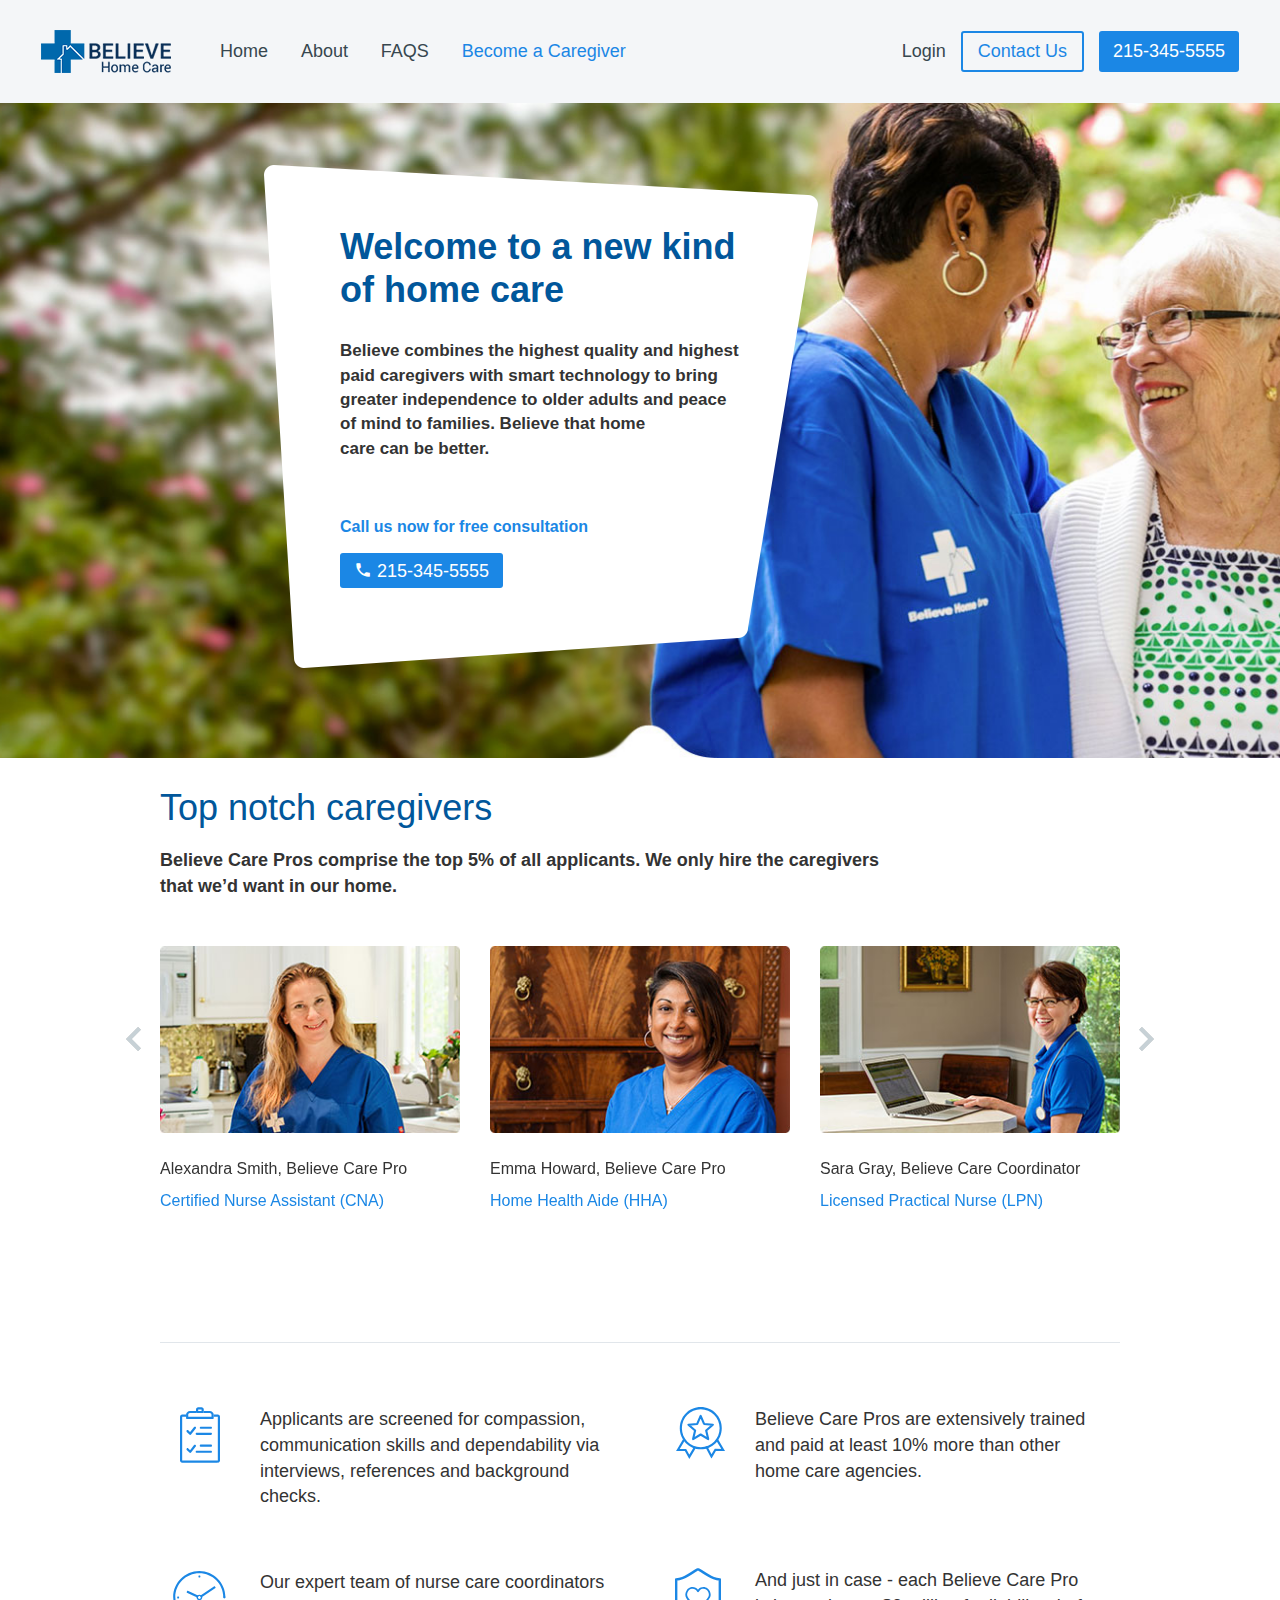
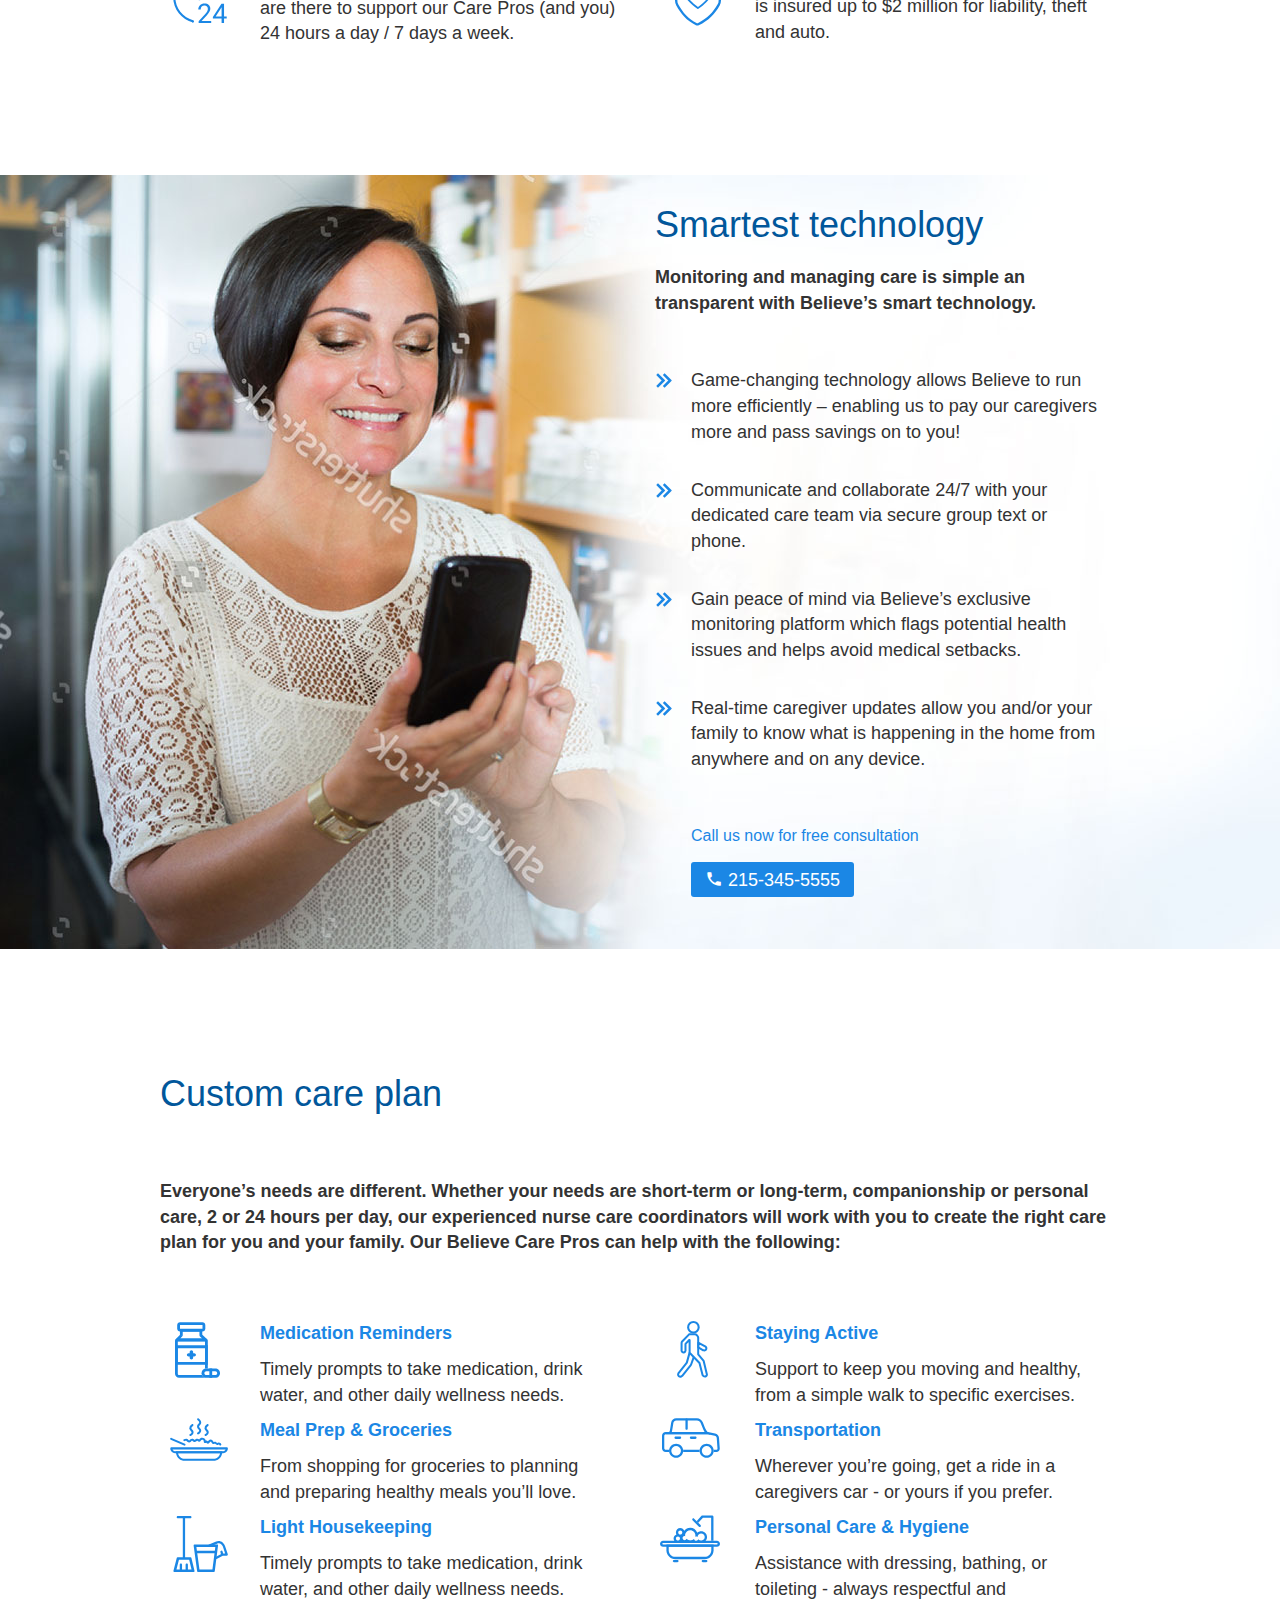
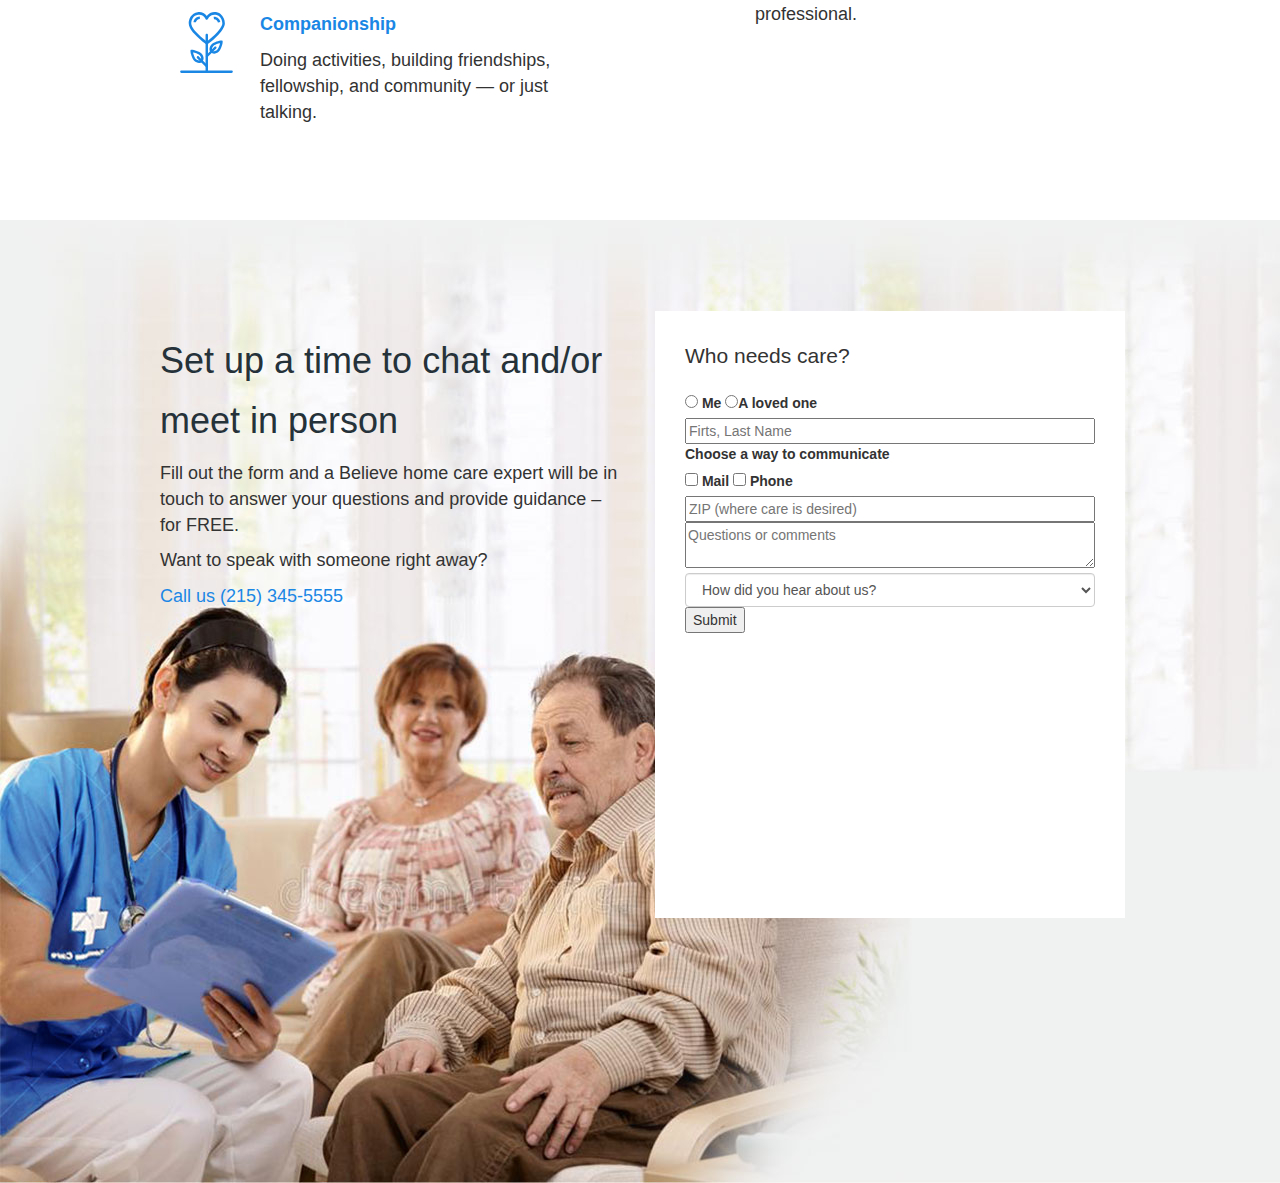
==== index.html @ 48243882 "First Commit" ====
<!DOCTYPE html>
<head>
	<meta charset="utf-8" />
	<title>Believe</title>
	<meta name="description" content="" />
	<meta name="keywords" content="" />
	
			<!--   STYLESHEATS -->
	<link rel="stylesheet" href="css/bootstrap.min.css"/>
	<link rel="stylesheet" href="css/style.css"/>
	
		
			<!--   FONTS -->
			
	<link href='https://fonts.googleapis.com/css?family=Open+Sans:400,600' rel=“stylesheet”/>
	<link href="https://fonts.googleapis.com/icon?family=Material+Icons" rel="stylesheet">
	



</head>
<body>
    <div class="blue-bg">
	<div class="header">
		<div class="logo">
			<img src="images/logo.png" alt="believe-logo" title="logo">
		</div>
		<div class="nav">
			<ul class="main-nav">
				<li><a href="#">Home</a></li>
				<li><a href="#">About</a></li>
				<li><a href="#">FAQS</a></li>
				<li><a href="#"><a class="caregiver" href="#">Become a Caregiver</a></a></li>
			</ul>
			
		</div>
		<div class="login">
			<a href="#">Login</a>
			<a class="btn-outline" href="#">Contact Us</a>
			<a class="btn-filled" href="#">215-345-5555</a>
			
		</div>
	</div>
	</div>
	<div class="banner">
		<div class="container">
		<div class="welcome-text">
			<h1>Welcome to a new kind of home care</h1>
			<p>Believe combines the highest quality and highest paid caregivers with smart technology to bring greater independence to older adults and peace of mind to families. Believe that home</br> care can be better.</p>
			<div class="small blue">
			<p>Call us now for free consultation</p>
			
			<a href="#" class="btn-filled"><i class="material-icons">phone</i> 215-345-5555</a>
			</div>
		</div>
		</div>
	</div>
	
	<div class="main-content">
		<div class="container">
			<div class="row">
				<div class="col-lg-12">
					<div class="top-text">
					<h2>Top notch caregivers</h2>
					<p class="semibold">Believe Care Pros comprise the top 5% of all applicants.  We only hire the caregivers that we’d want in our home.</p>
					</div>
				</div>
				<div class="col-lg-12">
					<div class="carousel">
						<div class="container no-pad">
  <div class="row">
      <div class="carousel slide multi-item-carousel" id="theCarousel">
        <div class="carousel-inner">
          <div class="item active">
            <div class="col-xs-4 left-no-pad">
            	<div class="slide first">
            	<a href="#1"><img src="images/slide1.jpg" class="img-responsive"></a>
            	<div class="small">
            		<p>Alexandra Smith, Believe Care Pro</p>
            		<p class="blue">Certified Nurse Assistant (CNA)</p>
            	</div>
            	</div>
            </div>
          </div>
          <div class="item">
            <div class="col-xs-4">
            	<div class="slide second">
            	<a href="#1"><img src="images/slide2.jpg" class="img-responsive"></a>
            	<div class="small">
            		<p>Emma Howard, Believe Care Pro</p>
            		<p class="blue">Home Health Aide (HHA)</p>
            	</div>
            	</div>
			</div>
          </div>
          <div class="item">
            <div class="col-xs-4">
            	<div class="slide trird">
            	<a href="#1"><img src="images/slide3.jpg" class="img-responsive"></a>
            	<div class="small">
            		<p>Sara Gray, Believe Care Coordinator</p>
            		<p class="blue">Licensed Practical Nurse (LPN)</p>
            	</div>
				</div>
            </div>
          </div>
          <div class="item">
            <div class="col-xs-4">
			  <div class="slide first">
            	<a href="#1"><img src="images/slide1.jpg" class="img-responsive"></a>
            	<div class="small">
            		<p>Alexandra Smith, Believe Care Pro</p>
            		<p class="blue">Certified Nurse Assistant (CNA)</p>
            	</div>
            	</div>
         
         	</div>
          </div>
          <div class="item">
            <div class="col-xs-4">
            	<div class="slide second">
            	<a href="#1"><img src="images/slide2.jpg" class="img-responsive"></a>
            	<div class="small">
            		<p>Emma Howard, Believe Care Pro</p>
            		<p class="blue">Home Health Aide (HHA)</p>
            	</div>
            	</div>
            </div>
          </div>
          <div class="item">
            <div class="col-xs-4">
            	<div class="slide trird">
            			<a href="#1"><img src="images/slide3.jpg" class="img-responsive"></a>
            		<div class="small">
            			<p>Sara Gray, Believe Care Coordinator</p>
            		<p class="blue">Licensed Practical Nurse (LPN)</p>
            		</div>
				</div>
            </div>
          </div>
          <!-- add  more items here -->
          <!-- Example item start:  -->
          
          <!--  Example item end -->
        </div>
        <a class="left carousel-control" href="#theCarousel" data-slide="prev"><i class="material-icons">navigate_before</i></a>
        <a class="right carousel-control" href="#theCarousel" data-slide="next"><i class="material-icons">navigate_next</i></a>
      </div>
  </div>
</div>
				
					</div>
				</div>
			</div>
		</div>
		<div class="icons-set">
			<div class="container">
				<div class="row">
					<div class="col-lg-6">
						<p class="with-icon clipboard">
							Applicants are screened for compassion, communication skills and dependability via  interviews, references and background checks.
						</p>
						<p class="with-icon wide clock">
							Our expert team of nurse care coordinators are there to support our Care Pros (and you) 24 hours a day / 7 days a week.
						</p>
						
	
					</div>
					<div class="col-lg-6">
						<p class="with-icon medal">
							Believe Care Pros are extensively trained and paid at least 10% more than other home care agencies.
						</p>			
						<p class="with-icon shield">
							And just in case - each Believe Care Pro is insured up to $2 million for liability, theft and auto.
						</p>
					</div>
				</div>
			</div>
		</div>
		
		<div class="fullwide">
		<div class="container">
			<div class="col-lg-6 col-lg-offset-6">
			<div class="smt-text">
				<h2>Smartest technology</h2>
				
				<p class="semibold">
					Monitoring and managing care is simple an transparent with Believe’s smart technology. 
				</p>
				<p class="with-arrows">
					Game-changing technology allows Believe to run more efficiently – enabling us to pay our caregivers more and pass savings on to you!
				</p>
				<p class="with-arrows">
					Communicate and collaborate 24/7 with your dedicated care team via secure group text or phone.
				</p>
				<p class="with-arrows">
					Gain peace of mind via Believe’s exclusive monitoring platform which flags potential health issues and helps avoid medical setbacks.
				</p>
				<p class="with-arrows last">
					Real-time caregiver updates allow you and/or your family to know what is happening in the home from anywhere and on any device.
				</p>
			<div class="small blue">
				<p>Call us now for free consultation</p>
			
				<a href="#" class="btn-filled"><i class="material-icons">phone</i> 215-345-5555</a>
			</div>
				
				</div>
			</div>
			</div>
		</div>
		<div class="custom-care">
			<div class="container">
				<div class="row">
					<div class="col-lg-12">
						<h2>Custom care plan</h2>
						<p class="semibold">
							Everyone’s needs are different. Whether your needs are short-term or long-term, companionship or personal care, 2 or 24 hours per day, our experienced nurse care coordinators will work with you to create the right care plan for you and your family. Our Believe Care Pros can help with the following:

						</p>
					</div>
					<div class="col-lg-6">
						<div class="with-icon pills">
							<p class="blue semibold">Medication Reminders</p>
							<p>Timely prompts to take medication, drink water, and other daily wellness needs.</p>
						</div>
						<div class="with-icon meal">
							<p class="blue semibold">Meal Prep & Groceries</p>
							<p>From shopping for groceries to planning and preparing healthy meals you’ll love.</p>
						</div>
						<div class="with-icon cleaning">
							<p class="blue semibold">Light Housekeeping</p>
							<p>Timely prompts to take medication, drink water, and other daily wellness needs.</p>
						</div>
						<div class="with-icon companionship">
							<p class="blue semibold">Companionship</p>
							<p>Doing activities, building friendships, fellowship, and community — or just talking.</p>
						</div>
				
					</div>
					<div class="col-lg-6">
						<div class="with-icon active">
							<p class="blue semibold">Staying Active</p>
							<p>Support to keep you moving and healthy, from a simple walk to specific exercises.</p>
						</div>
						<div class="with-icon transportation">
							<p class="blue semibold">Transportation</p>
							<p>Wherever you’re going, get a ride in a caregivers car - or yours if you prefer.</p>
						</div>
						<div class="with-icon personal-care">
							<p class="blue semibold">Personal Care & Hygiene </p>
							<p>Assistance with dressing, bathing, or toileting - always respectful and professional.</p>
						</div>
					</div>
				</div>
			</div>
		</div>
		
		<div class="contact-form">
			<div class="container">
				<div class="row">
					<div class="col-lg-6">
						<h2>Set up a time to chat and/or meet in person</h2>
						<p>Fill out the form and a Believe home care expert will be in touch to answer your questions and provide guidance – for FREE.</p>
						
						<p>Want to speak with someone right away?</p>
						<p class="blue">Call us (215) 345-5555</p>
					</div>
					<div class="col-lg-6">
						<form id="home" method="post">
							<div class="form-row">
								<p class="lead">Who needs care?</p>
								<input type="radio" name="me" value="me"/> <label for="me">Me</label>
								<input type="radio" name="loved" value="loved"><label>A loved one</label>
							</div>
							<div class="form-row">
								<input type="text" name="name" placeholder="Firts, Last Name"/>
							</div>
							<div class="form-row">
								<label>Choose a way to communicate</label></br>
								<input type="checkbox" name="mail">
								<label for="mail">Mail</label>
								<input type="checkbox" name="phone">
								<label for="phone">Phone</label>
							</div>
							<div class="form-row">
								<input type="text" name="zip" placeholder="ZIP (where care is desired)"/>
							</div>
							<div class="form-row">
								<textarea name="questions" placeholder="Questions or comments"></textarea>
							</div>
							<div class="form-row">
								<select class="form-control" id="sel1" >
									<option selected disabled hidden="">How did you hear about us?</option><option>1</option>
									<option>2</option>
									<option>3</option>
									<option>4</option>
								</select>
							</div>
							<div class="form-row">
								<input type="submit"/>
					</form>
					</div>
				</div>
			</div>
		</div>
		
		
	</div>
	<script src='http://cdnjs.cloudflare.com/ajax/libs/jquery/2.2.2/jquery.min.js'></script><script src='http://maxcdn.bootstrapcdn.com/bootstrap/3.3.6/js/bootstrap.min.js'></script>
	<script type="text/javascript" src="js/script.js"></script>

</body>
---- css/style.css ----
body{
	width: 100%;
	margin: 0;
}
a{
	text-decoration: none !IMPORTANT;
}
p, a {
  font-size: 18px;
  font-family: "Open Sans", sans-serif;
}
h1,h2, h3, h4, h5, h6 {
	font-family: "Open Sans", sans-serif;
}
.container{
	padding: 0;
}
/* HEADER */
.blue-bg{
    width: 100%;
    background-color: #f4f6f8;
}
.header{
	display: flex;
	padding: 30px 0;
	margin: 0 41px;
	align-items: center;
}
.logo{
	margin-right: 40px;
}
.main-nav{
	float: left;
	list-style: none;
	padding-left: 9px;
    margin-bottom: -1px;
}
.main-nav li{
	margin-right: 29px;
	font-family: "Open Sans", sans-serif;
	font-size: 18px;
	display: inline-block;
}
.main-nav li a{
	color: #37474F;
}
.main-nav li a:hover{
	color: #01579b;
}
.main-nav li:last-child a{
	color: #1b87e5;
}
.main-nav li:last-child a:hover{
	color: #1976D2;
}
.login{
	display: flex;
	flex-grow: 1;
	justify-content: flex-end;
	align-items: center;
}
.login a:first-child{
	color: #37474F;	
}
.login a:first-child:hover{
	color: #37474F;	
}
.login a{
	margin-right: 15px;	
}
.login a:last-child{
	margin-right: 0px;	
}
.btn-outline{
	text-align: center;
	padding: 5.5px 15px;
	color: #1b87e5;	
	border: 2px solid #1b87e5;
	border-radius: 3px;
}
.btn-outline:hover{
    transition: 0.3s;
    color: #1b87e5;
	background: #E3F2FD;
}
.btn-outline:not(:hover){
    transition: 0.3s;
    text-align: center;
	padding: 5.5px 15px;
	color: #1b87e5;	
	border: 2px solid #1b87e5;
	border-radius: 3px;
}
.btn-filled{
	text-align: center;
	padding: 7.5px 14px;
	background: #1b87e5;
	color: #fff;
	border-radius: 3px;
}
.btn-filled:hover{
    background: #1976D2;
    color: #fff;
}
.btn-filled .material-icons{
	vertical-align: middle;
    font-size: 18px;
    margin-bottom: 4px;
}
.banner{
	background: #fff url(../images/banner.jpg) center center no-repeat;
	width: 100%;
	background-size: cover;
	height: 100%;
	min-height: 655px;
	padding-top: 62px;
}
.welcome-text{
	margin-left: 104px;
	background: url(../images/banner-text-bg.png) center center no-repeat;
	width: 554px;
	height: 503px
}

.welcome-text h1{
	max-width: 480px;
	color: #01579b;
	font-size: 36px;
	margin-top: 0;
	font-weight: 600;
	padding: 60px 0 0 76px;
	line-height: 1.2;
	margin-bottom: 28px;
}
.welcome-text p{
	max-width: 477px;
	font-size: 17px;
	padding-left: 76px;
	font-weight: 600;
}
.welcome-text a{
	margin-left: 76px;
}
.small p{
	font-size: 16px;	
}
.welcome-text .small p{
	padding-bottom: 20px;
	margin-bottom: 0;
}
.blue{
	color: #1b87e5;
}
.welcome-text .small{
	padding-top: 45px;
}
.main-content h2{
	font-size: 36px;
	font-family: "Open Sans", sans-serif;
	color: #01579b;
	line-height: 1.667;
	font-weight: 400;
}
.semibold{
	font-weight: 600;
}
.top-text .semibold{
	max-width: 750px;
	margin-bottom: 47px;
}

/*carousel*/
.carousel{
	margin-bottom: 60px;
}
.active .col-xs-4 img{
	margin-bottom: 25px;
}
/*.active .col-xs-4:nth-child(2) img{
	margin-left: auto;
	margin-right: auto;
}
.active .col-xs-4:last-child img{
	margin-left: auto;
	margin-right: 0;
}
.active .col-xs-4:first-child{
	padding-left: 0;
}
/*.slide{
	display: flex;
	flex-wrap: wrap;
	justify-content: space-around;
}*/
.slide img{
	min-width:290px;
	
}
.slide p{
	min-width:305px;
	
}
/*.slide .first{
	justify-content: flex-start;	
}
.slide .second{
	
	justify-content: center;	
}
/*.slide .trird{
	justify-content: flex-end;	
}*/
.no-pad{
	padding-left: 0;
	padding-right: 0;
}
.multi-item-carousel .carousel-inner .item {
  transition-property: opacity;
}
.multi-item-carousel .carousel-inner .item,
.multi-item-carousel .carousel-inner .active.left,
.multi-item-carousel .carousel-inner .active.right {
  opacity: 0;
}
.multi-item-carousel .carousel-inner .active,
.multi-item-carousel .carousel-inner .next.left,
.multi-item-carousel .carousel-inner .prev.right {
  opacity: 1;
}
.multi-item-carousel .carousel-inner .next,
.multi-item-carousel .carousel-inner .prev,
.multi-item-carousel .carousel-inner .active.left,
.multi-item-carousel .carousel-inner .active.right {
  left: 0;
  transform: translate3d(0, 0, 0);
}
.multi-item-carousel .carouse-control.left,
.multi-item-carousel .carouse-control.right {
  background-image: none !important;
}
.carousel-control {
    position: absolute;
    top: 0;
    bottom: 0;
    left: 0;
    width: 15%;
    font-size: 20px;
    color: #fff;
    text-align: center;
    text-shadow: 0 0px 0px rgba(0,0,0,.6);
    background-color:transparent;
    filter: alpha(opacity=50);
    opacity: .5;
}
.right .material-icons {
	position: absolute;
    top: 25%;
    right: -35px;
    color: #8fa4ae;
    font-size: 48px;
}
.left .material-icons {
	position: absolute;
    top: 25%;
    left: -35px;
    color: #8fa4ae;
    font-size: 48px;
}
.carousel-inner .small p{
	margin-bottom: 9px;
}
.icons-set{
	margin-bottom: 118px;
}
.icons-set .container{
	padding-top: 64px;
    border-top: 1px solid #e1e6eb;
}
.clipboard:before{
	position: absolute;
	content: '';
	left: 35px;
	background: url(../images/clipboard.svg) center center no-repeat;
	background-size: contain;
	width: 40px;
	height: 56px;	
}
.clock:before{
	position: absolute;
	content: '';
	left: 28px;
	background: url(../images/Clock%2024.svg) center center no-repeat;
	background-size: contain;
	width: 54px;
	height: 54px;	
}
.medal:before{
	position: absolute;
	content: '';
	left: 35px;
	background: url(../images/Medal.svg) center center no-repeat;
	background-size: contain;
	width: 51px;
	height: 53px;	
}
.shield:before{
	position: absolute;
	content: '';
	left: 35px;
	background: url(../images/Shield.svg) center center no-repeat;
	background-size: contain;
	width: 46px;
	height: 58px;	
}
.with-icon{
	padding-left: 100px;
    max-width: 440px;
}
.with-icon.wide{
	max-width: 474px;
	
}
.with-icon.clipboard{
	margin-bottom: 60px;
}
.with-icon.medal{
	margin-bottom: 84px;
}
.fullwide{
	width: 100%;
	height: 774px;
	float: left;
	background: url(../images/smartest-technology-banner.jpg) left center no-repeat;
	background-size: cover;
	margin-bottom: 95px;
}
/*.smt-text{
	width: 45%;
	float: right;
}*/
.smt-text .semibold{
	max-width: 400px;
	margin-bottom: 52px;
}
.with-arrows{
	padding-left: 36px;
    max-width: 514px;
	margin-bottom: 32px
}
.with-arrows:before{
	position: absolute;
	content: '';
	background: url(../images/arrows.svg) center center no-repeat;
	background-size: contain;
	width: 17px;
	height: 15px;
	margin-left: -36px;
    margin-top: 5px;
}
.with-arrows.last{
	margin-bottom: 52px;
}
.smt-text .small{
	margin-left: 36px;
}
.smt-text .small p{
	margin-bottom: 20px;
}

.custom-care{
	margin-bottom: 85px;
}
.custom-care h2{
	margin-bottom: 55px;
}
.custom-care .col-lg-12{
	margin-bottom: 55px;
}
.pills:before{
	position: absolute;
	content: '';
	left: 30px;
	background: url(../images/Meds.svg) center center no-repeat;
	background-size: contain;
	width: 45px;
	height: 58px;
}
.meal:before{
	position: absolute;
	content: '';
	left: 25px;
	background: url(../images/meal.svg) center center no-repeat;
	background-size: contain;
	width: 58px;
	height: 43px;
}
.cleaning:before{
	position: absolute;
	content: '';
	left: 28px;
	background: url(../images/Clean.svg) center center no-repeat;
	background-size: contain;
	width: 55px;
	height: 57px;
}
.companionship:before{
	position: absolute;
	content: '';
	left: 35px;
	background: url(../images/grows.svg) center center no-repeat;
	background-size: contain;
	width: 53px;
	height: 61px;
}
.active:before{
	position: absolute;
	content: '';
	left: 35px;
	background: url(../images/active.svg) center center no-repeat;
	background-size: contain;
	width: 34px; 
	height: 57px;
}
.transportation:before{
	position: absolute;
	content: '';
	left: 22px;
	background: url(../images/car.svg) center center no-repeat;
	background-size: contain;
	width: 58px;
	height: 40px;
}
.personal-care:before{
	position: absolute;
	content: '';
	left: 20px;
	background: url(../images/bath.svg) center center no-repeat;
	background-size: contain;
	width: 60px;
	height: 48px;
}

.contact-form{
	padding: 91px 0 265px 0;
	background: #f0f1f1 url(../images/contact-section-bg.jpg) left center no-repeat;
	background-size: cover;
}
.contact-form h2{
	font-size: 36px;
	font-weight: 400;
	color: #263239;
}
form{
	background: #fff;
	padding: 30px;
	width: 470px;
	height: 607px;
}
.form-row input[type="text"], textarea{
	width: 100%;
}
@media (min-width: 1200px){
.container {
    width: 960px;
} 
}
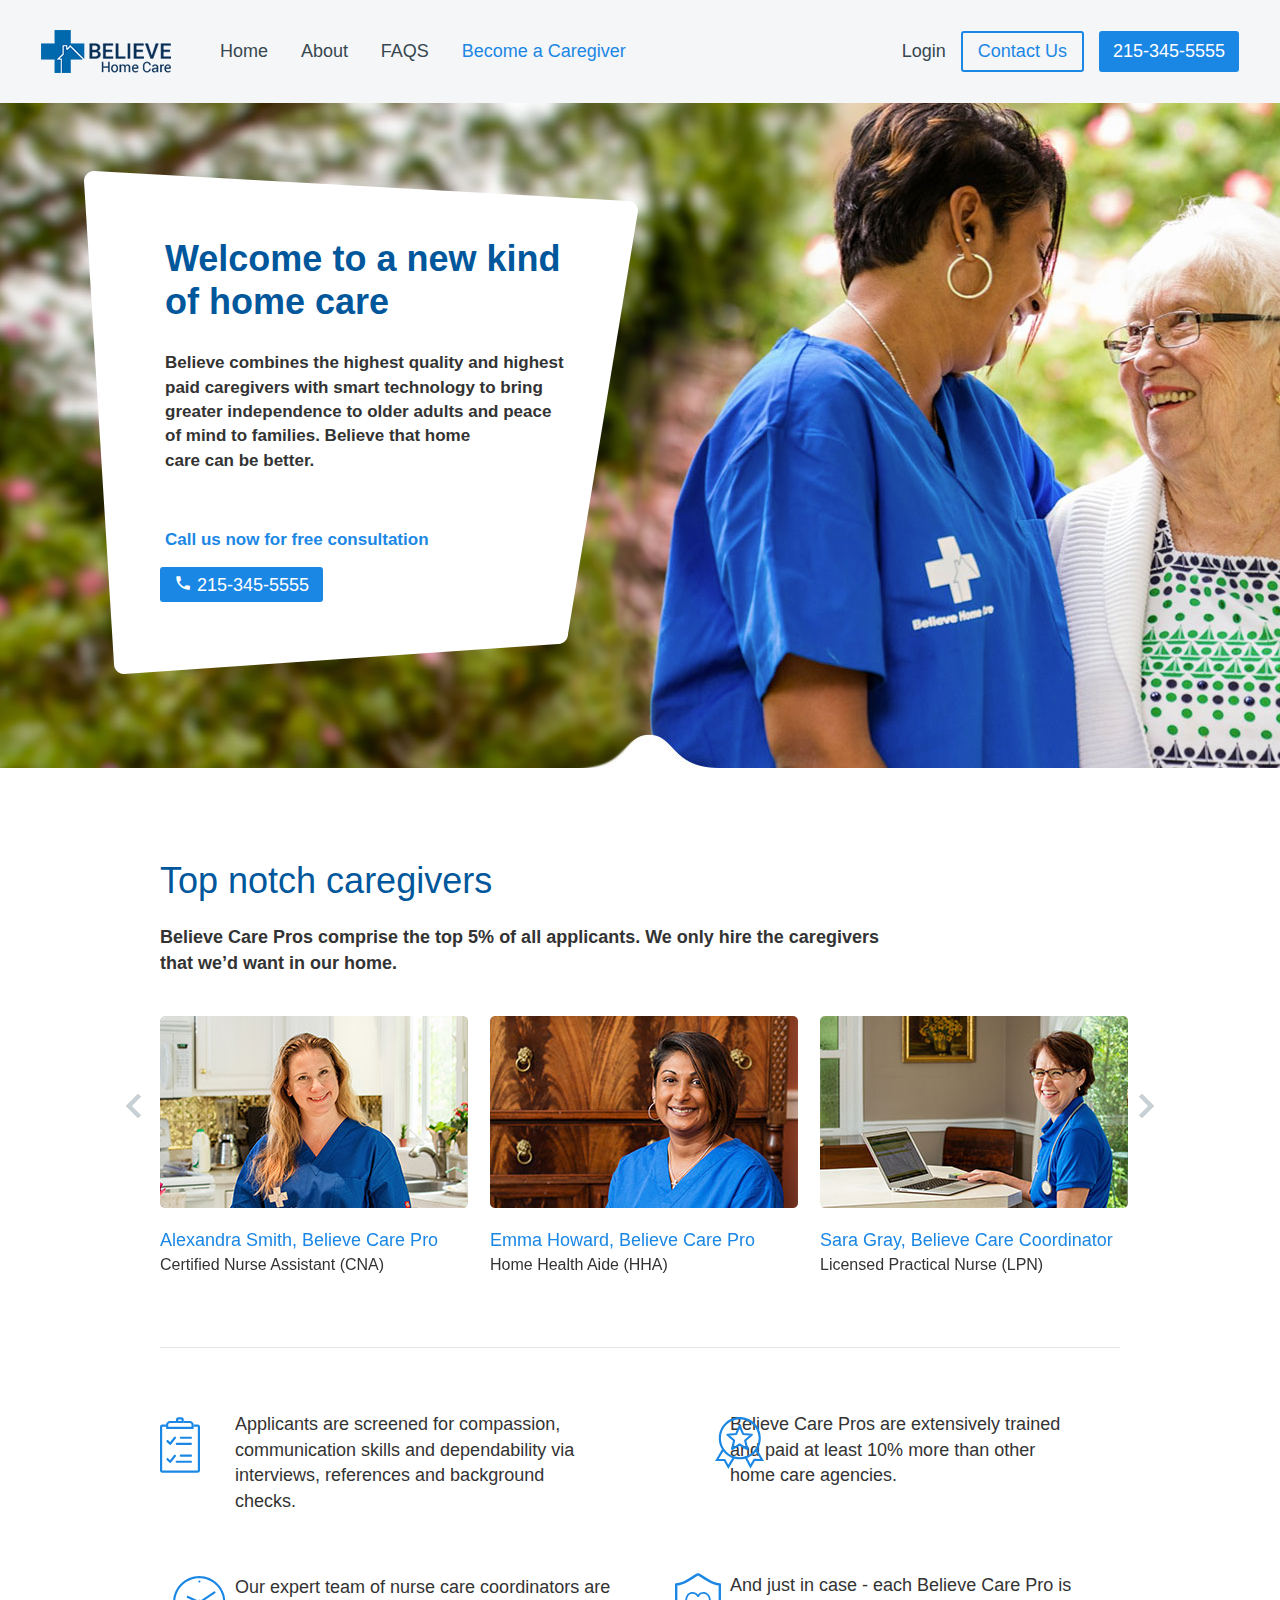
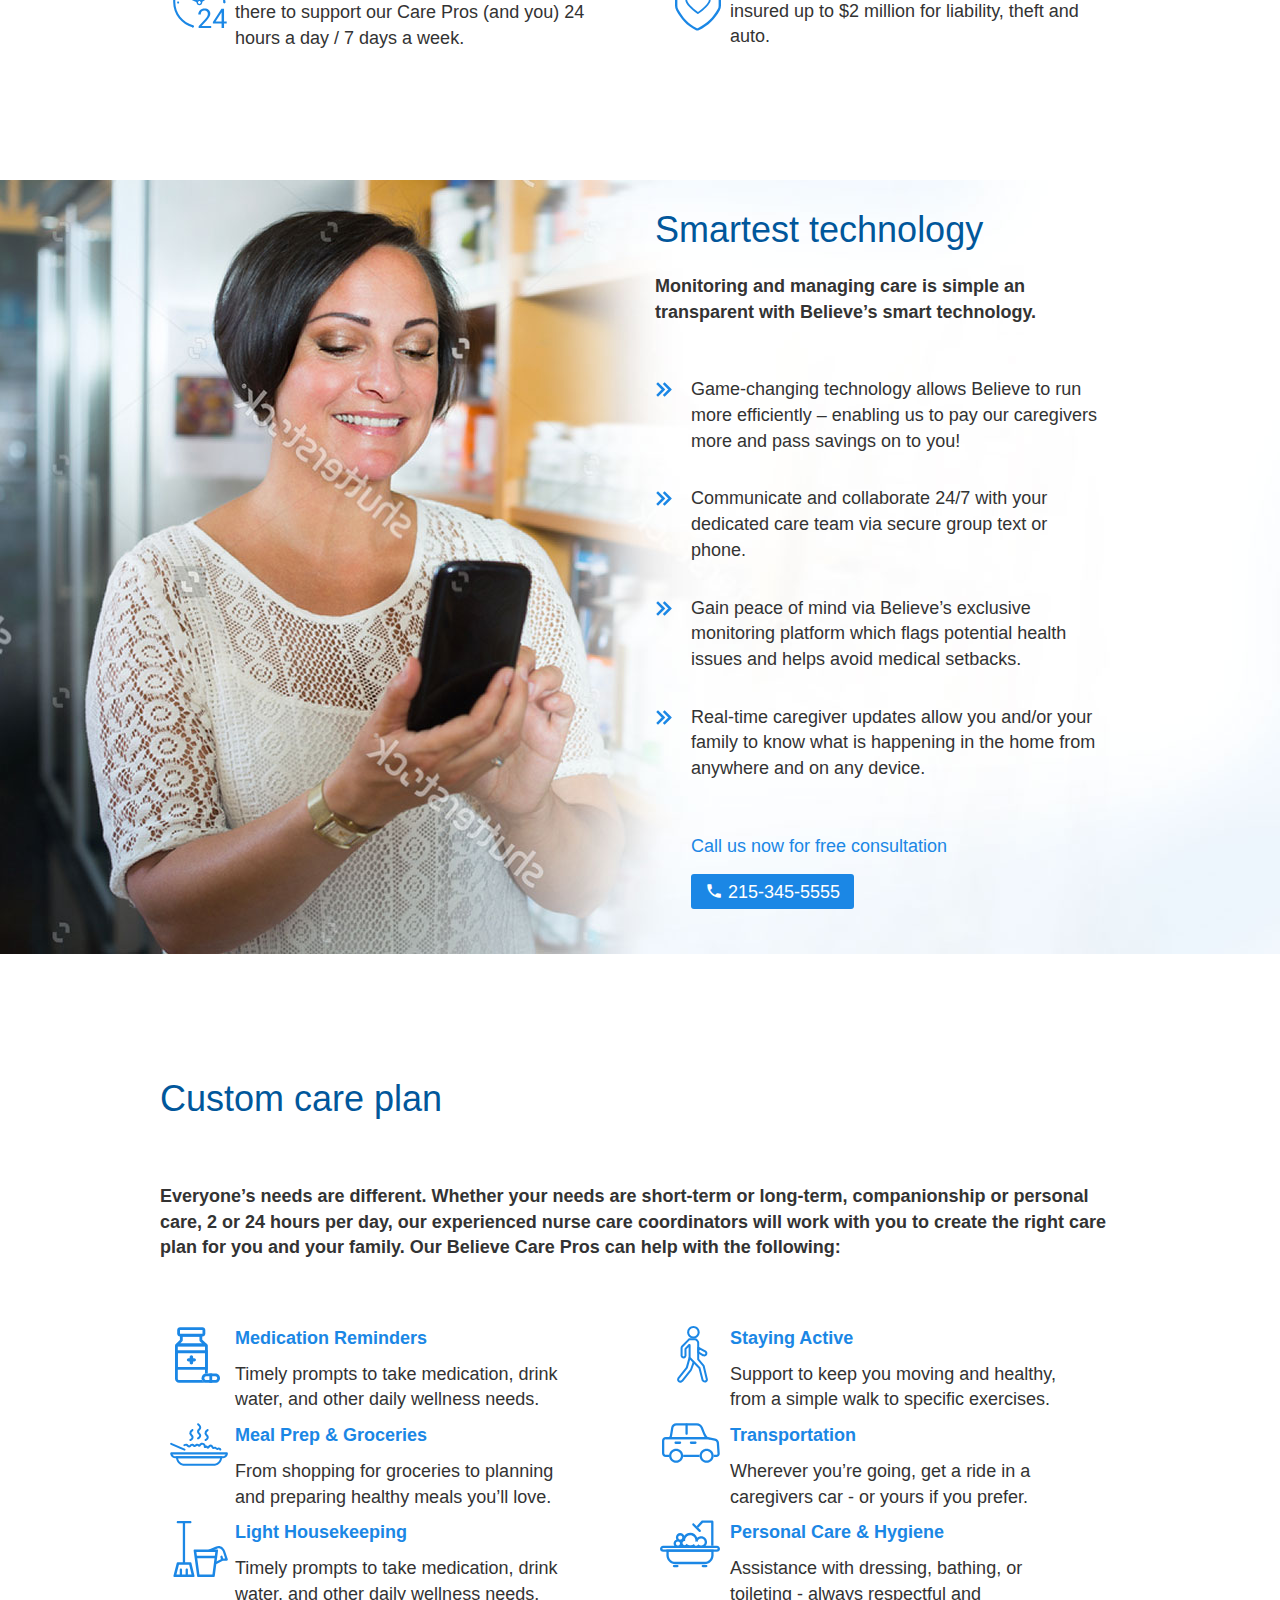
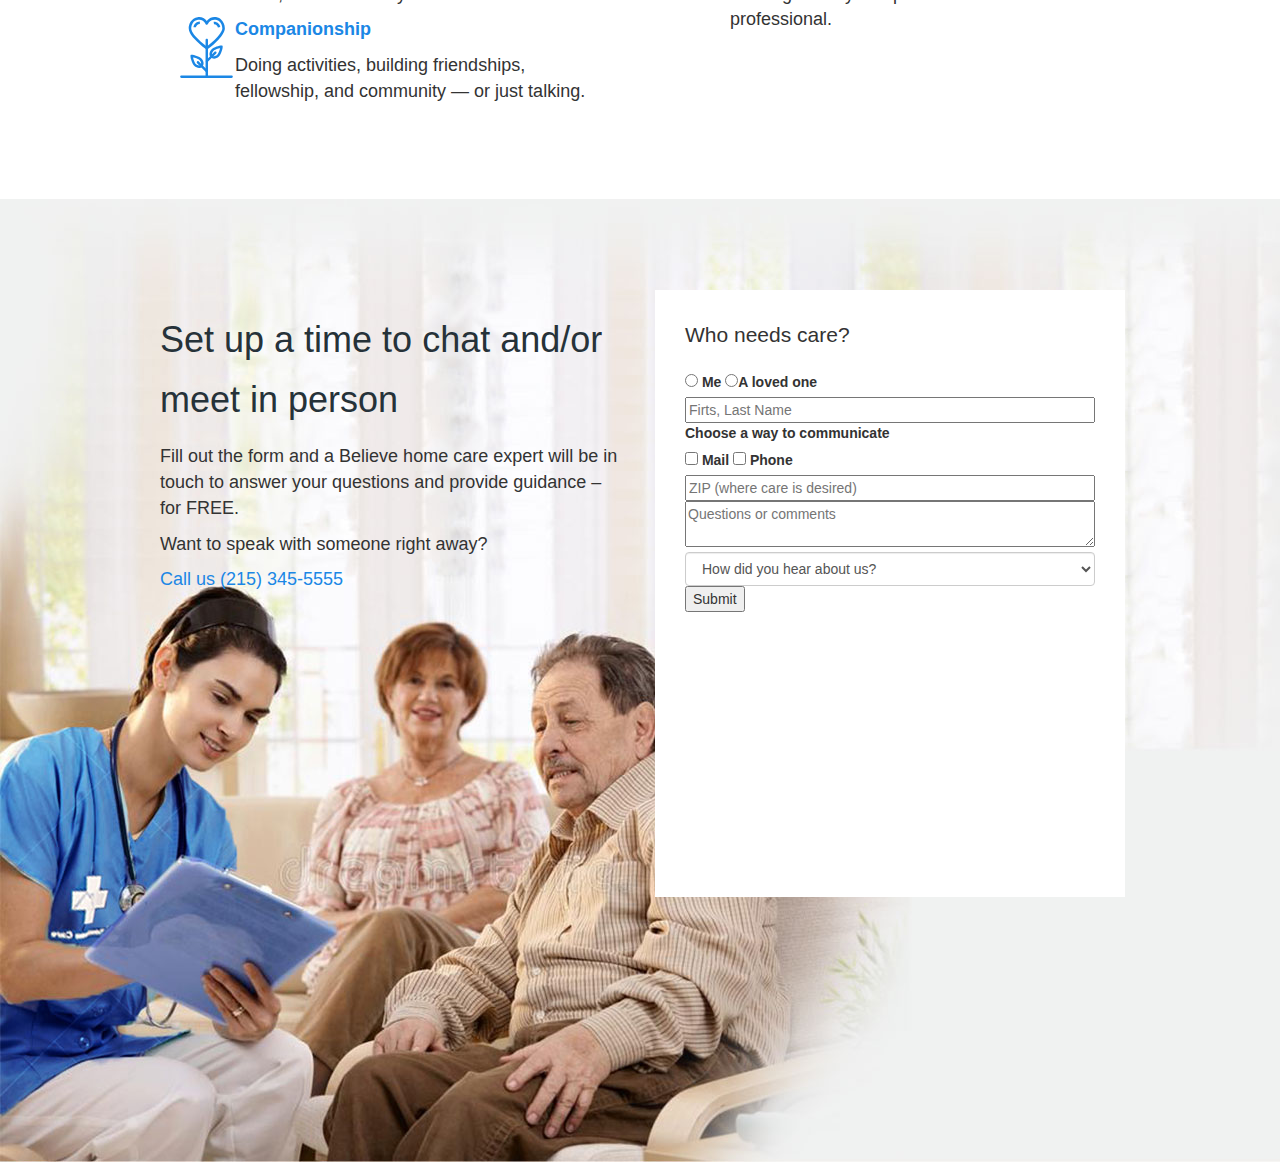
==== commit a87c23b3: "Second commit" ====
--- a/index.html
+++ b/index.html
@@ -43,7 +43,7 @@
 	</div>
 	</div>
 	<div class="banner">
-		<div class="container">
+	<div class="container">
 		<div class="welcome-text">
 			<h1>Welcome to a new kind of home care</h1>
 			<p>Believe combines the highest quality and highest paid caregivers with smart technology to bring greater independence to older adults and peace of mind to families. Believe that home</br> care can be better.</p>
@@ -67,17 +67,18 @@
 				</div>
 				<div class="col-lg-12">
 					<div class="carousel">
-						<div class="container no-pad">
+						<div class="container">
   <div class="row">
+    <div class="col-md-12 no-pad">
       <div class="carousel slide multi-item-carousel" id="theCarousel">
         <div class="carousel-inner">
           <div class="item active">
-            <div class="col-xs-4 left-no-pad">
+            <div class="col-xs-4">
             	<div class="slide first">
             	<a href="#1"><img src="images/slide1.jpg" class="img-responsive"></a>
-            	<div class="small">
-            		<p>Alexandra Smith, Believe Care Pro</p>
-            		<p class="blue">Certified Nurse Assistant (CNA)</p>
+            	<div>
+            		<p class="blue">Alexandra Smith, Believe Care Pro</p>
+            		<p class="small">Certified Nurse Assistant (CNA)</p>
             	</div>
             	</div>
             </div>
@@ -86,9 +87,9 @@
             <div class="col-xs-4">
             	<div class="slide second">
             	<a href="#1"><img src="images/slide2.jpg" class="img-responsive"></a>
-            	<div class="small">
-            		<p>Emma Howard, Believe Care Pro</p>
-            		<p class="blue">Home Health Aide (HHA)</p>
+            	<div>
+            		<p class="blue">Emma Howard, Believe Care Pro</p>
+            		<p class="small">Home Health Aide (HHA)</p>
             	</div>
             	</div>
 			</div>
@@ -97,9 +98,9 @@
             <div class="col-xs-4">
             	<div class="slide trird">
             	<a href="#1"><img src="images/slide3.jpg" class="img-responsive"></a>
-            	<div class="small">
-            		<p>Sara Gray, Believe Care Coordinator</p>
-            		<p class="blue">Licensed Practical Nurse (LPN)</p>
+            	<div>
+            		<p class="blue">Sara Gray, Believe Care Coordinator</p>
+            		<p class="small">Licensed Practical Nurse (LPN)</p>
             	</div>
 				</div>
             </div>
@@ -146,6 +147,7 @@
         <a class="left carousel-control" href="#theCarousel" data-slide="prev"><i class="material-icons">navigate_before</i></a>
         <a class="right carousel-control" href="#theCarousel" data-slide="next"><i class="material-icons">navigate_next</i></a>
       </div>
+    </div>
   </div>
 </div>
 				
--- a/css/style.css
+++ b/css/style.css
@@ -13,8 +13,10 @@
 	font-family: "Open Sans", sans-serif;
 }
 .container{
-	padding: 0;
-}
+    padding-left: 0;
+    padding-right: 0;
+}
+
 /* HEADER */
 .blue-bg{
     width: 100%;
@@ -112,14 +114,15 @@
 	width: 100%;
 	background-size: cover;
 	height: 100%;
-	min-height: 655px;
+	min-height: 665px;
 	padding-top: 62px;
+    margin-bottom: 63px;
 }
 .welcome-text{
-	margin-left: 104px;
+	margin-left: -76px;
 	background: url(../images/banner-text-bg.png) center center no-repeat;
 	width: 554px;
-	height: 503px
+	height: 514px
 }
 
 .welcome-text h1{
@@ -128,20 +131,20 @@
 	font-size: 36px;
 	margin-top: 0;
 	font-weight: 600;
-	padding: 60px 0 0 76px;
+	padding: 72px 0 0 81px;
 	line-height: 1.2;
 	margin-bottom: 28px;
 }
 .welcome-text p{
-	max-width: 477px;
+	max-width: 482px;
 	font-size: 17px;
-	padding-left: 76px;
+	padding-left: 81px;
 	font-weight: 600;
 }
 .welcome-text a{
 	margin-left: 76px;
 }
-.small p{
+.small{
 	font-size: 16px;	
 }
 .welcome-text .small p{
@@ -160,21 +163,22 @@
 	color: #01579b;
 	line-height: 1.667;
 	font-weight: 400;
+    margin-bottom: 14px;
 }
 .semibold{
 	font-weight: 600;
 }
 .top-text .semibold{
 	max-width: 750px;
-	margin-bottom: 47px;
+	margin-bottom: 40px;
 }
 
 /*carousel*/
 .carousel{
-	margin-bottom: 60px;
+	margin-bottom: 35px;
 }
 .active .col-xs-4 img{
-	margin-bottom: 25px;
+	margin-bottom: 20px;
 }
 /*.active .col-xs-4:nth-child(2) img{
 	margin-left: auto;
@@ -184,30 +188,27 @@
 	margin-left: auto;
 	margin-right: 0;
 }
-.active .col-xs-4:first-child{
-	padding-left: 0;
-}
-/*.slide{
+.slide{
 	display: flex;
 	flex-wrap: wrap;
-	justify-content: space-around;
 }*/
 .slide img{
-	min-width:290px;
+	min-width:308px;
 	
 }
 .slide p{
-	min-width:305px;
+	min-width:308px;
+    margin-bottom: 0;
+}
+/*.slide .first{
 	
-}
-/*.slide .first{
 	justify-content: flex-start;	
 }
 .slide .second{
 	
 	justify-content: center;	
 }
-/*.slide .trird{
+.slide .trird{
 	justify-content: flex-end;	
 }*/
 .no-pad{
@@ -279,7 +280,8 @@
 .clipboard:before{
 	position: absolute;
 	content: '';
-	left: 35px;
+	left: 15px;
+    top: 5px;
 	background: url(../images/clipboard.svg) center center no-repeat;
 	background-size: contain;
 	width: 40px;
@@ -297,7 +299,8 @@
 .medal:before{
 	position: absolute;
 	content: '';
-	left: 35px;
+	left: 74px;
+    top: 5px;
 	background: url(../images/Medal.svg) center center no-repeat;
 	background-size: contain;
 	width: 51px;
@@ -313,8 +316,8 @@
 	height: 58px;	
 }
 .with-icon{
-	padding-left: 100px;
-    max-width: 440px;
+	padding-left: 75px;
+    max-width: 428px;
 }
 .with-icon.wide{
 	max-width: 474px;
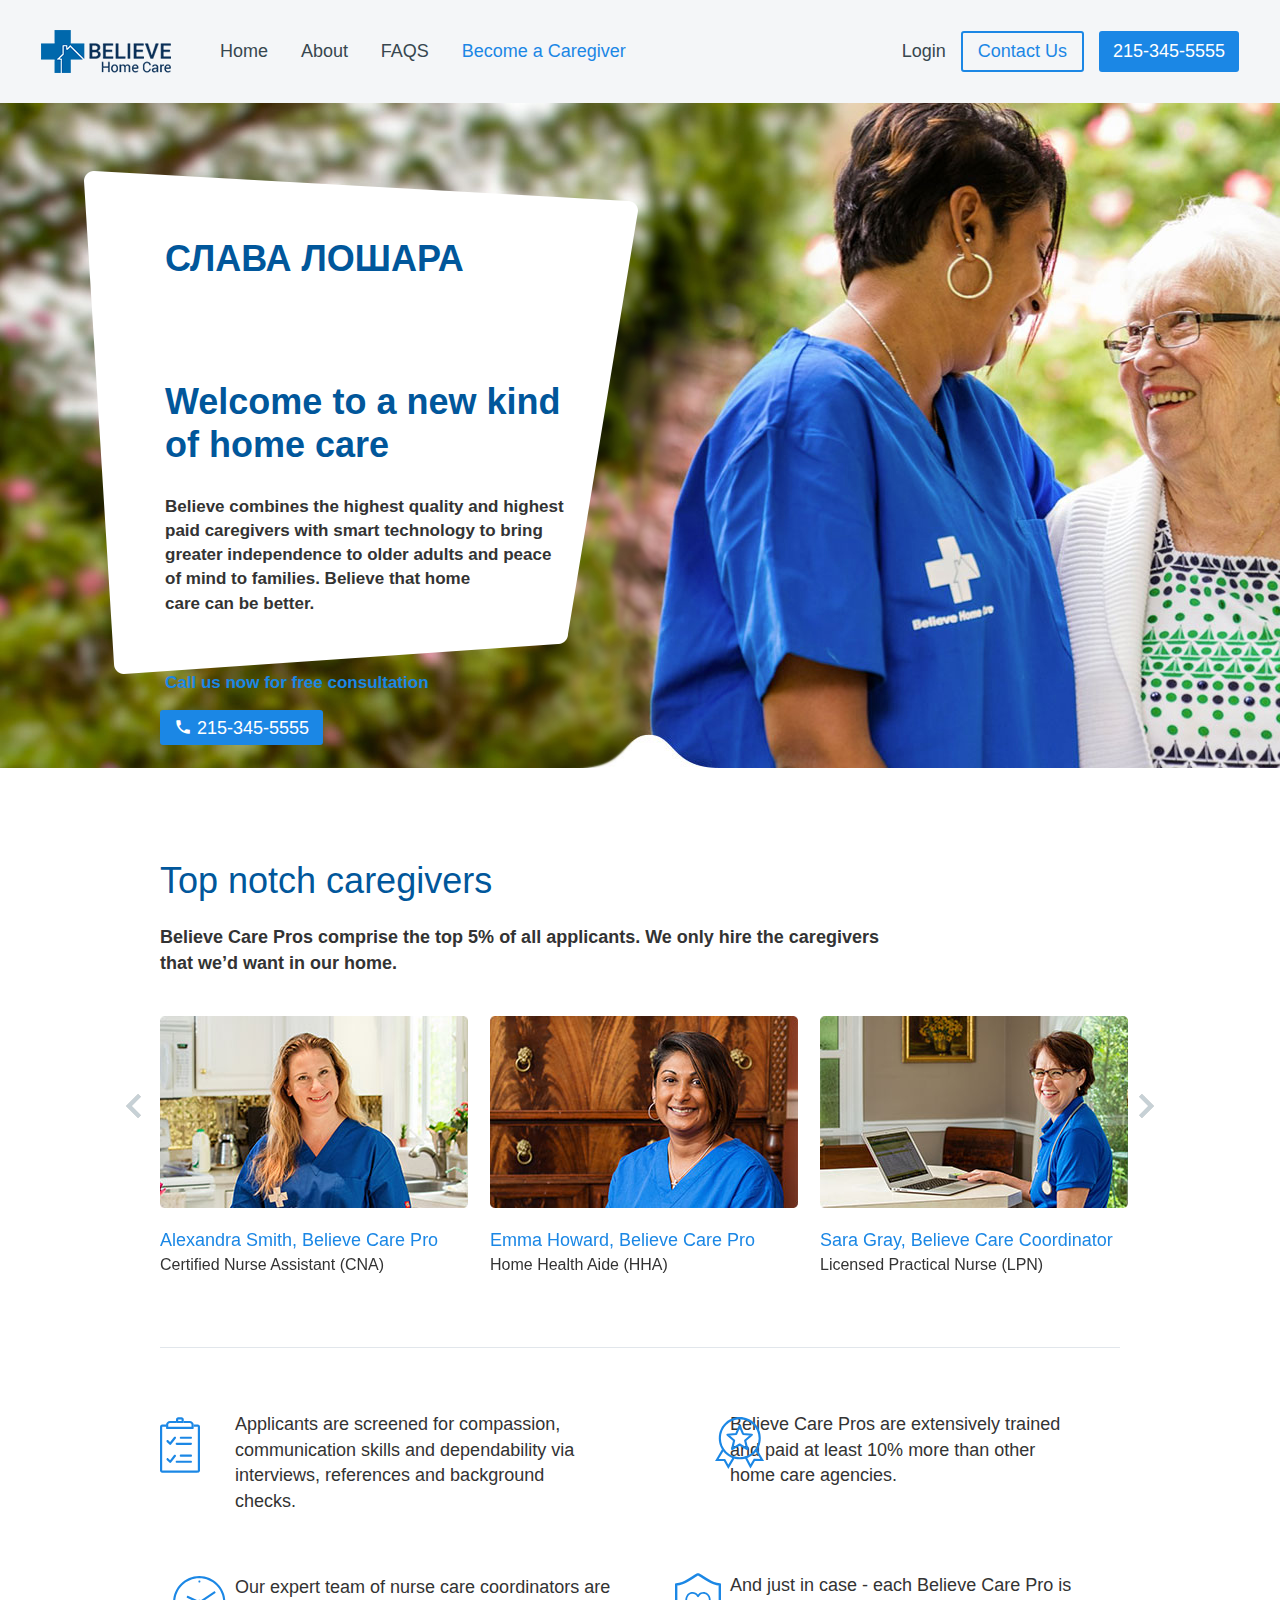
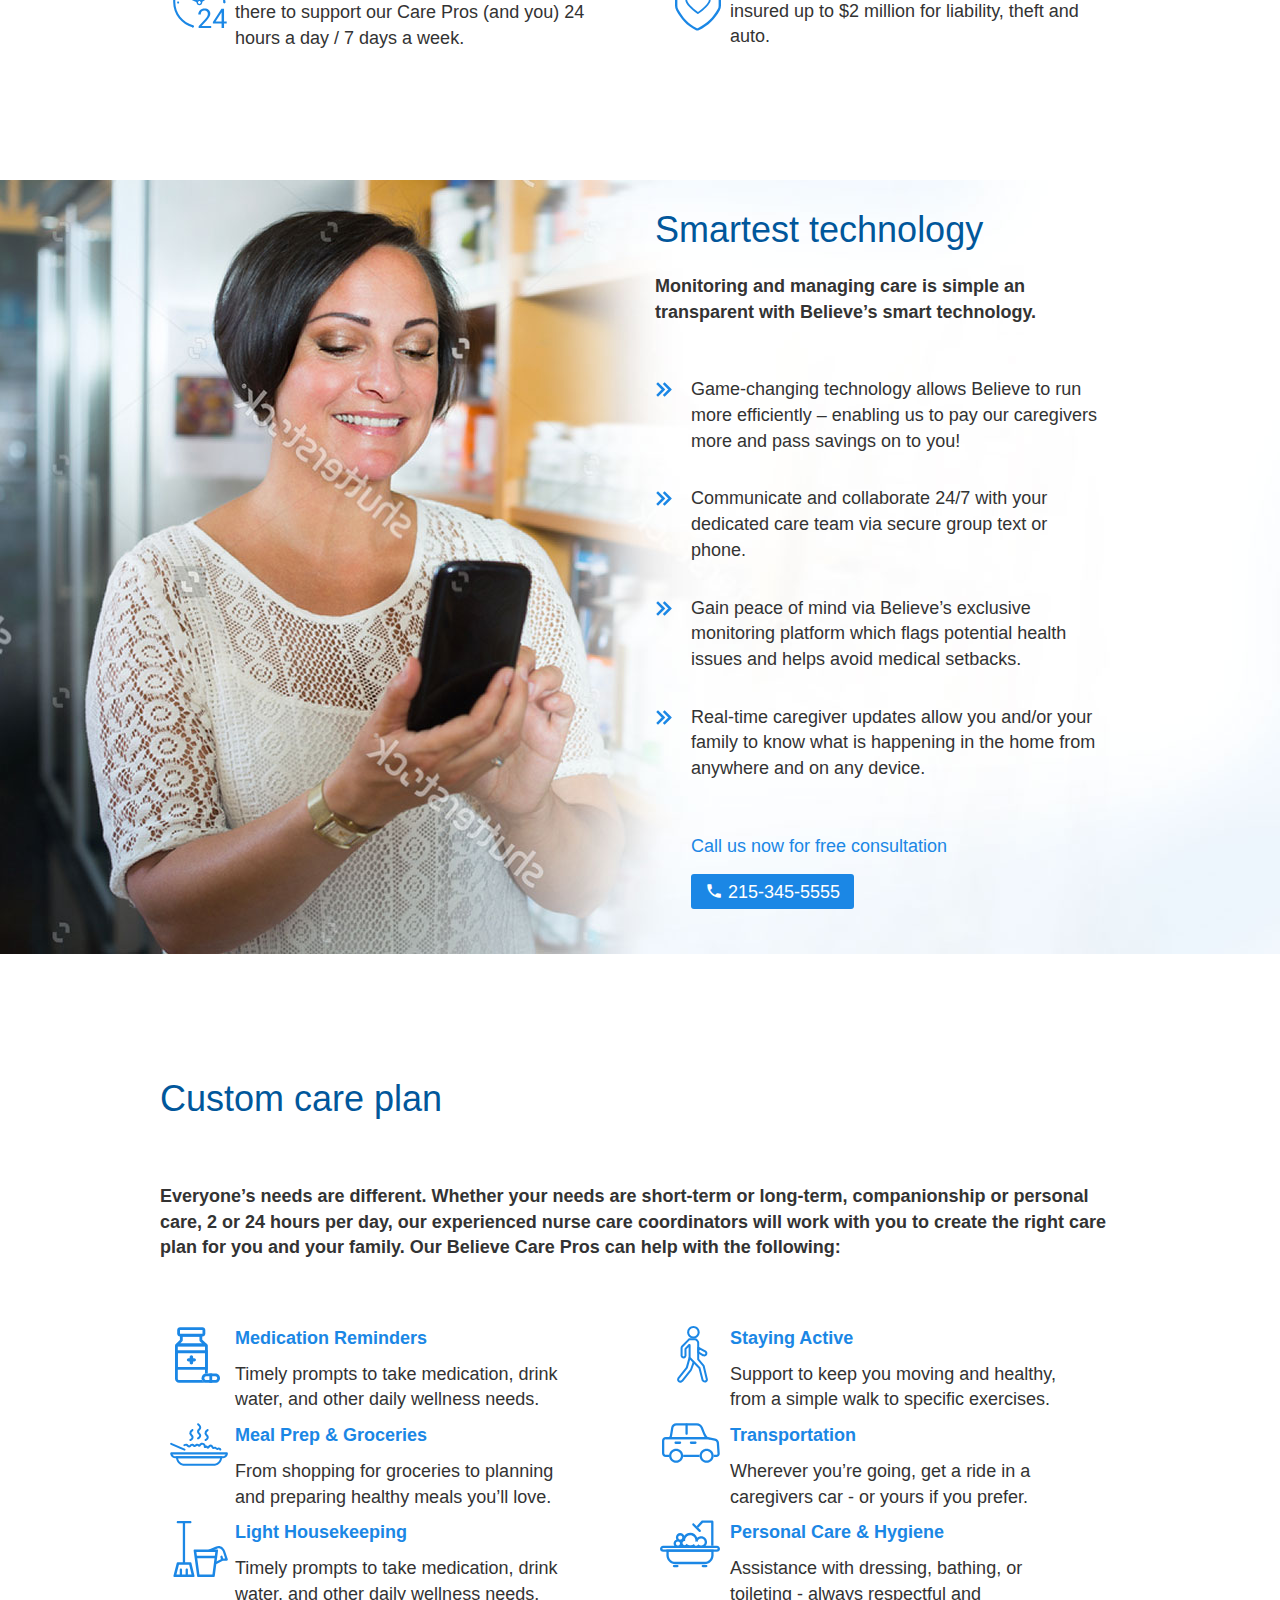
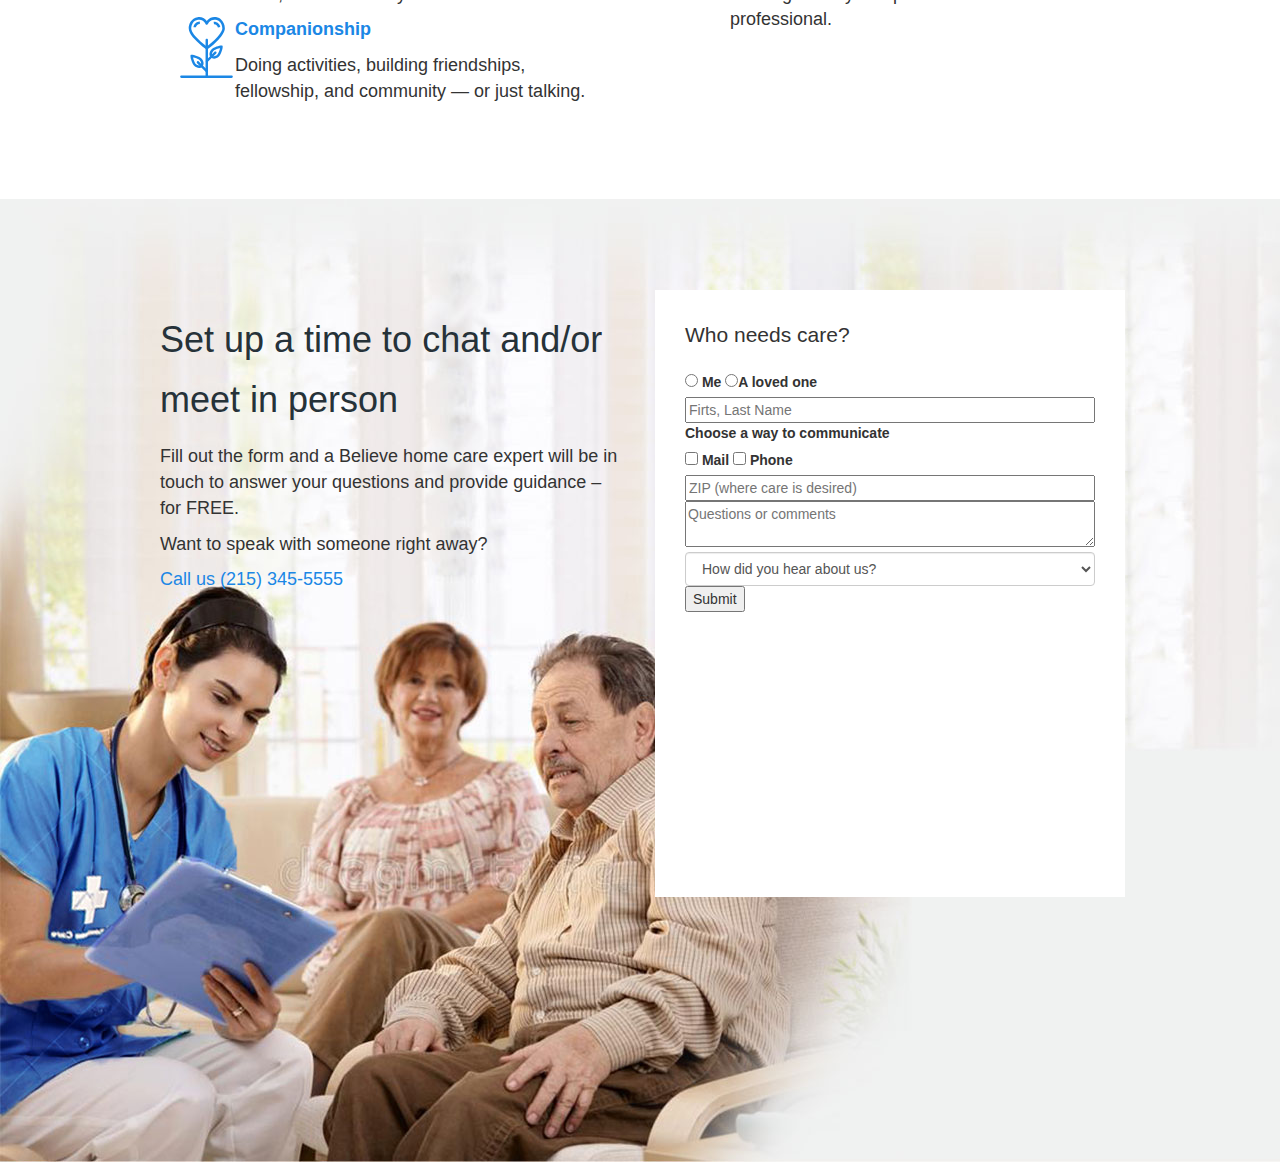
==== commit 27f5b76b: "TEST COMMIT" ====
--- a/index.html
+++ b/index.html
@@ -45,6 +45,7 @@
 	<div class="banner">
 	<div class="container">
 		<div class="welcome-text">
+			<h1>СЛАВА ЛОШАРА</h1>
 			<h1>Welcome to a new kind of home care</h1>
 			<p>Believe combines the highest quality and highest paid caregivers with smart technology to bring greater independence to older adults and peace of mind to families. Believe that home</br> care can be better.</p>
 			<div class="small blue">
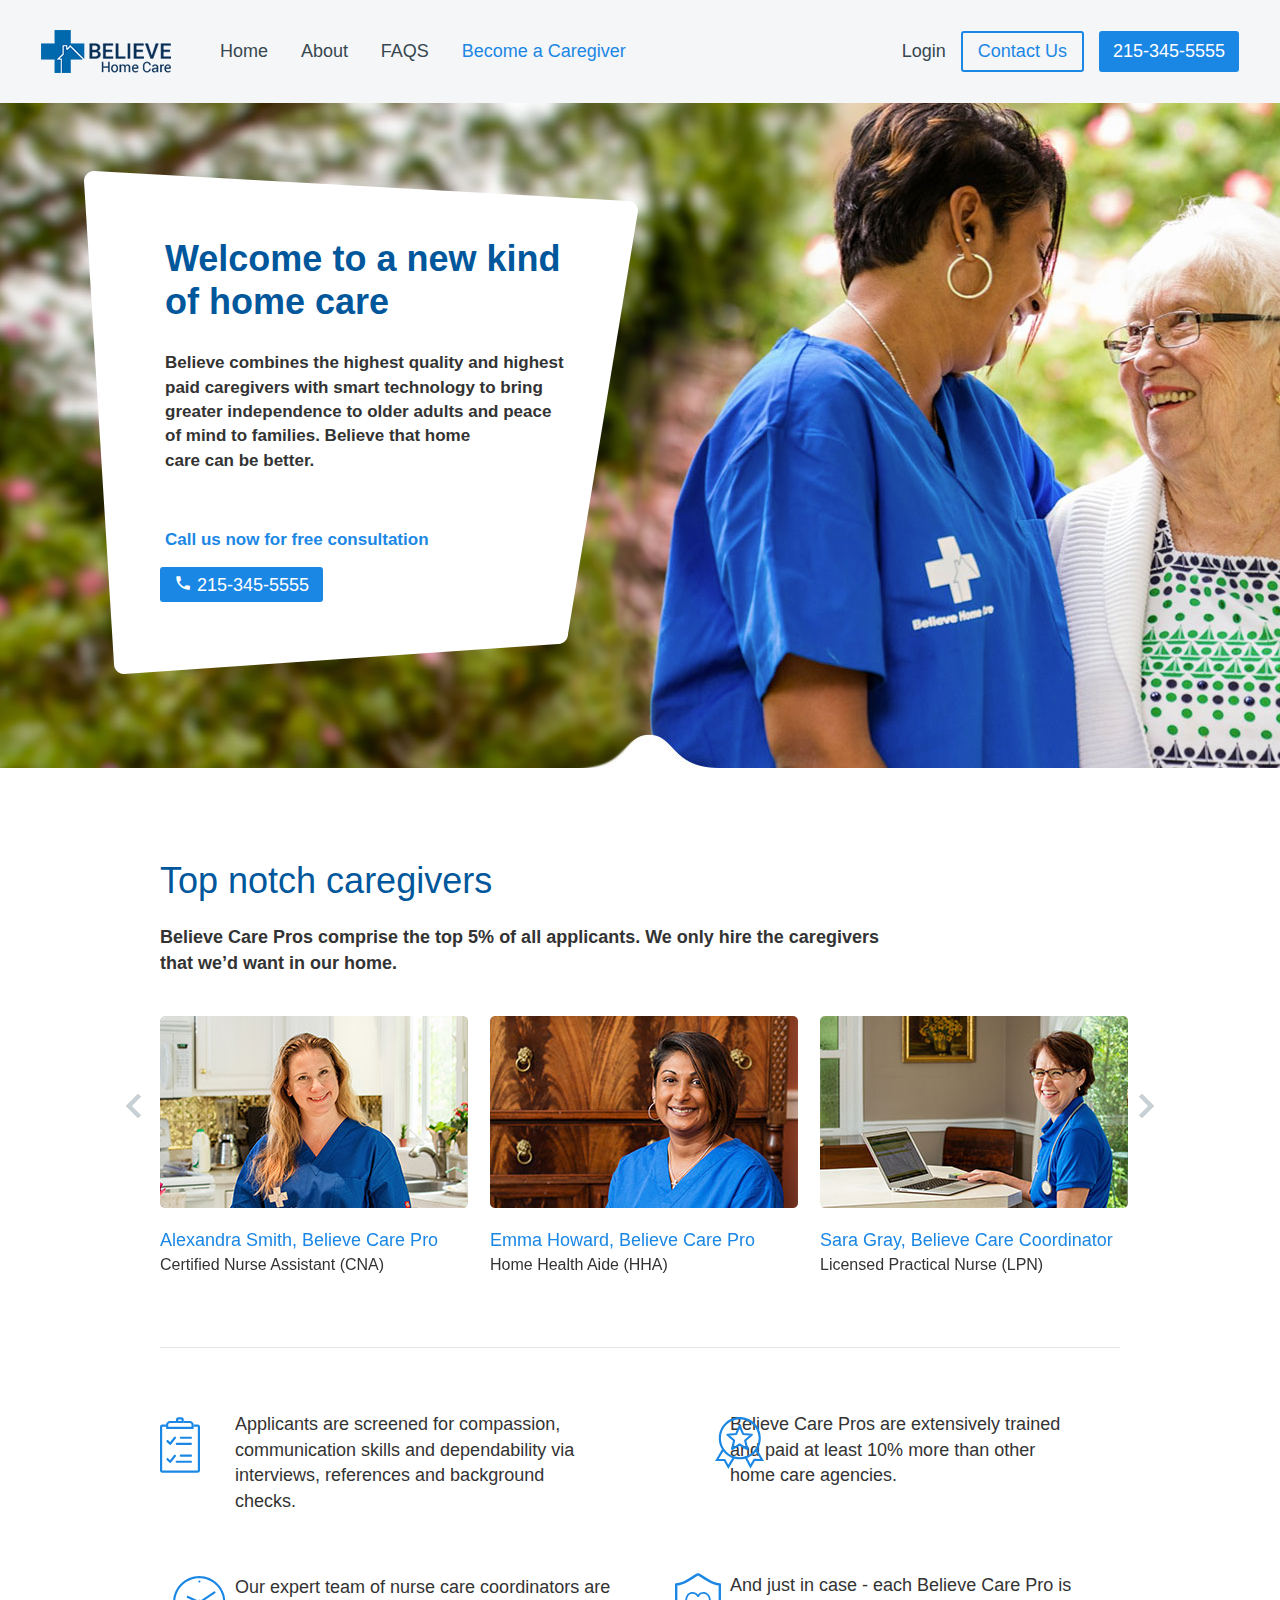
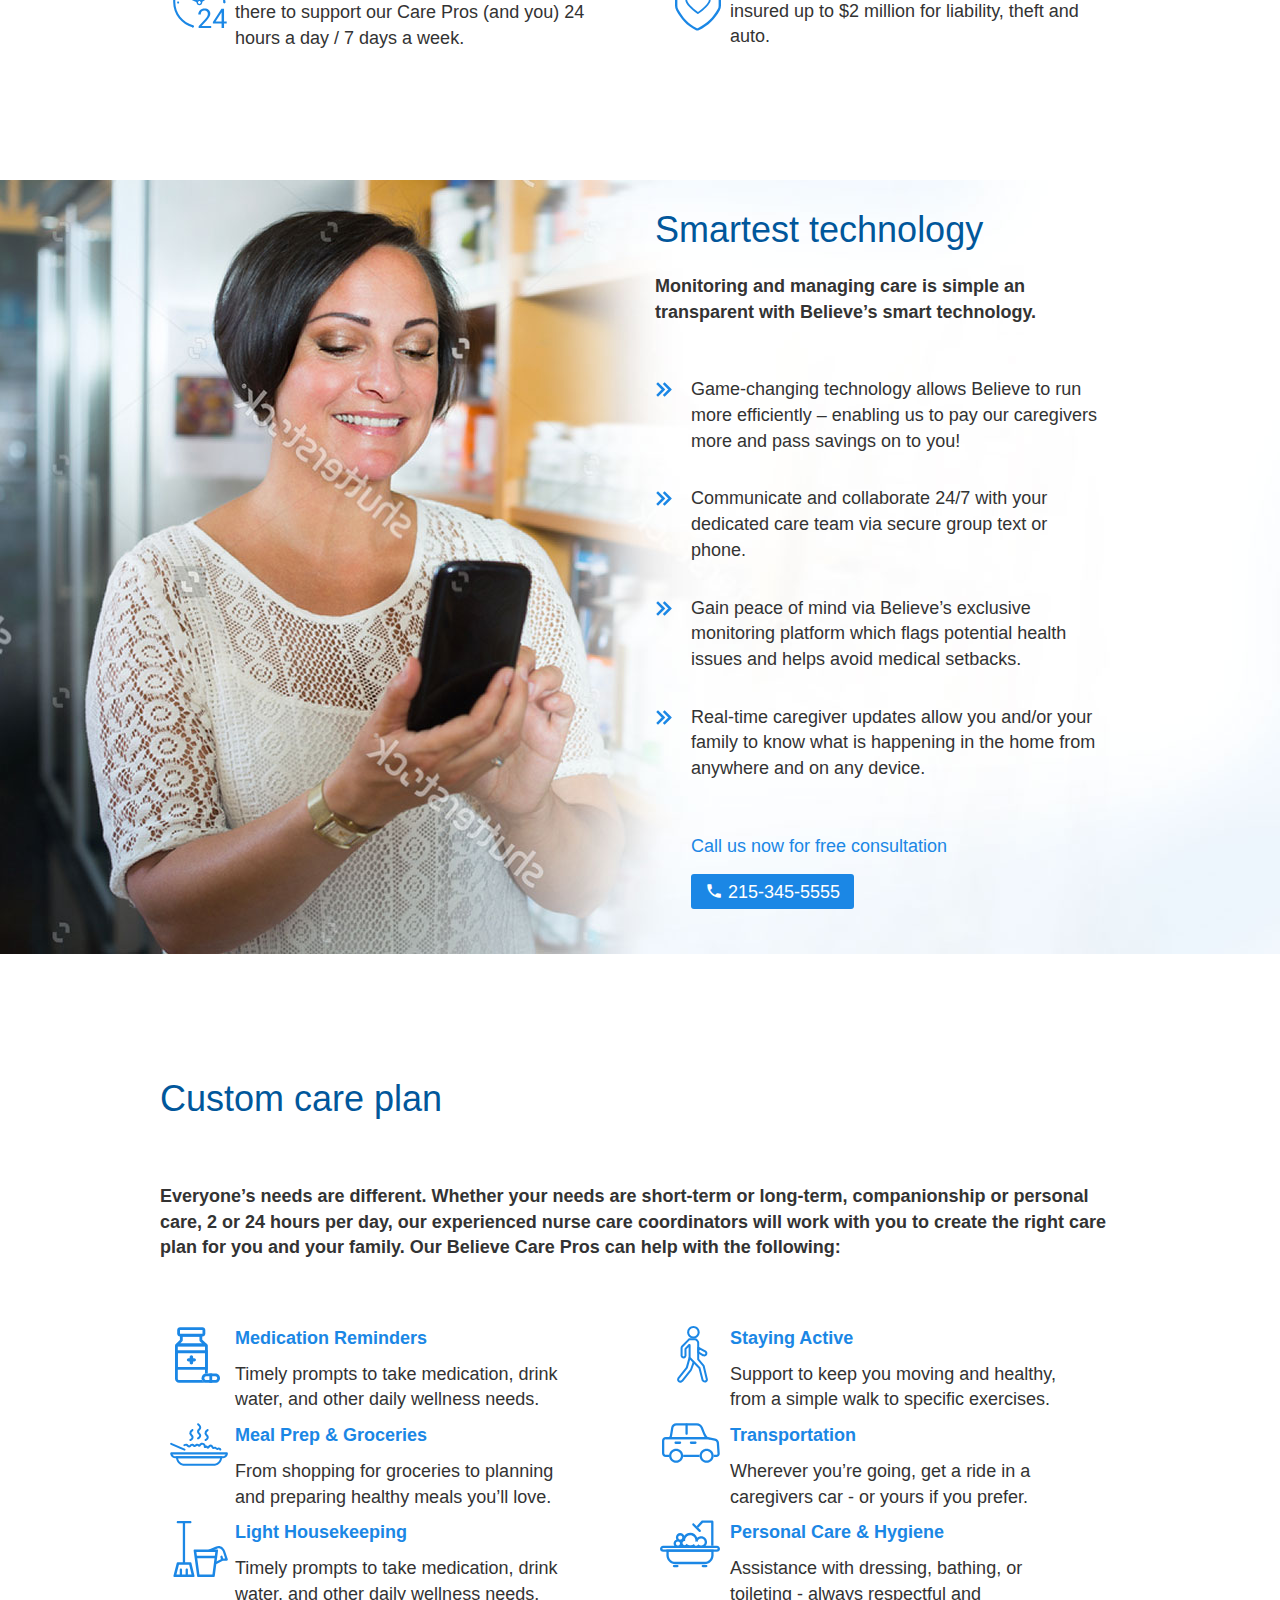
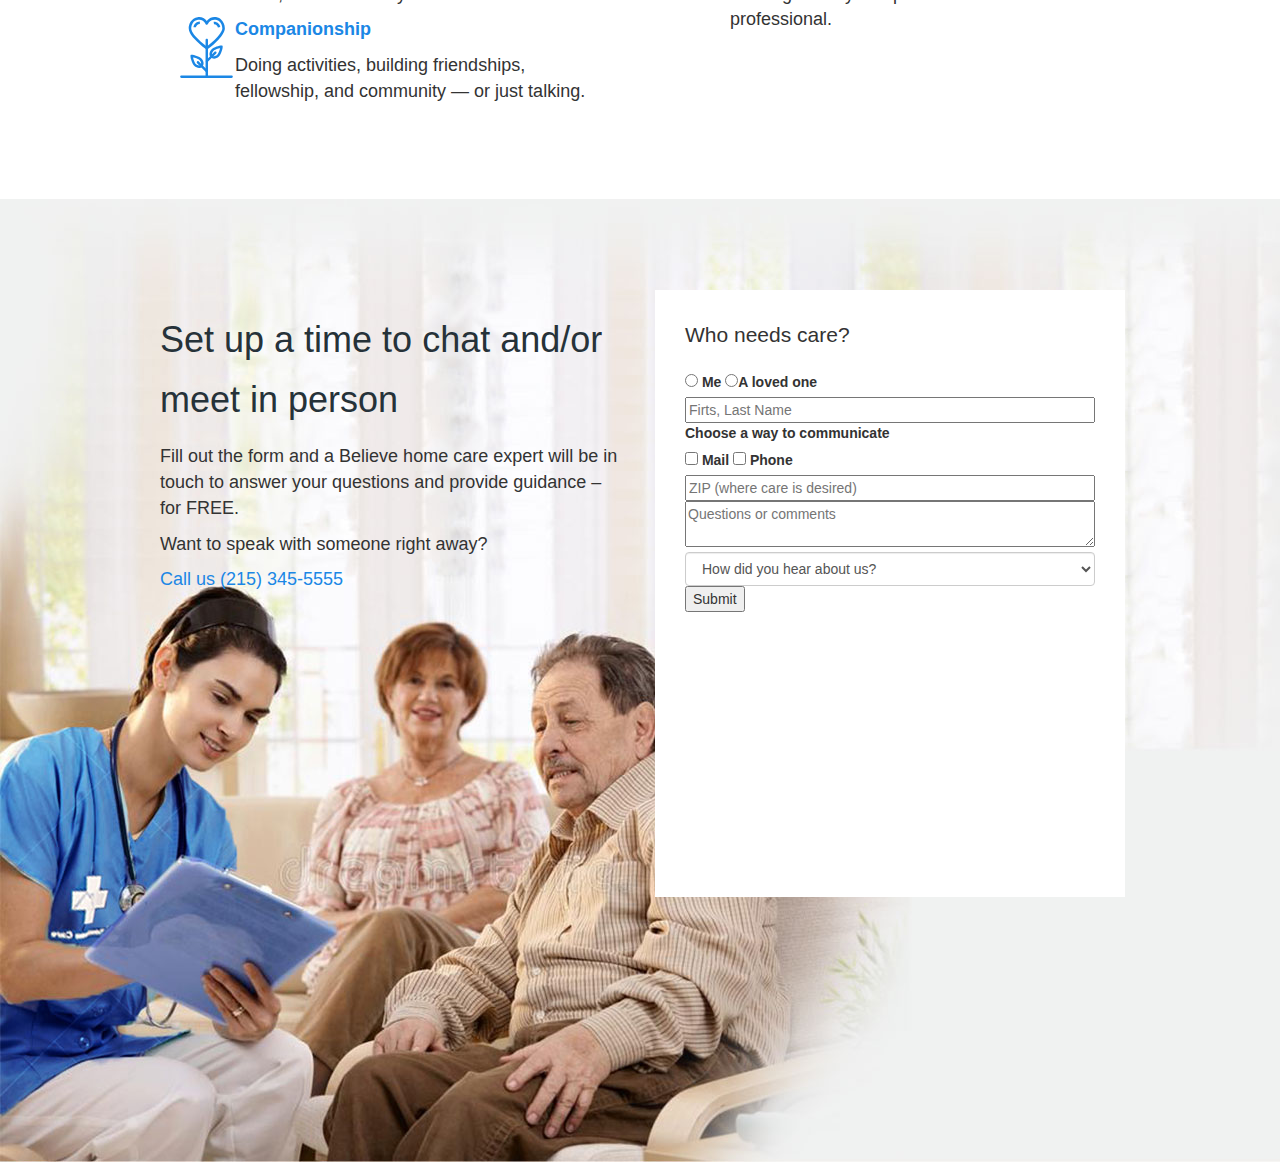
==== commit bf52bf08: "Removing TEST COMMIT" ====
--- a/index.html
+++ b/index.html
@@ -45,7 +45,6 @@
 	<div class="banner">
 	<div class="container">
 		<div class="welcome-text">
-			<h1>СЛАВА ЛОШАРА</h1>
 			<h1>Welcome to a new kind of home care</h1>
 			<p>Believe combines the highest quality and highest paid caregivers with smart technology to bring greater independence to older adults and peace of mind to families. Believe that home</br> care can be better.</p>
 			<div class="small blue">
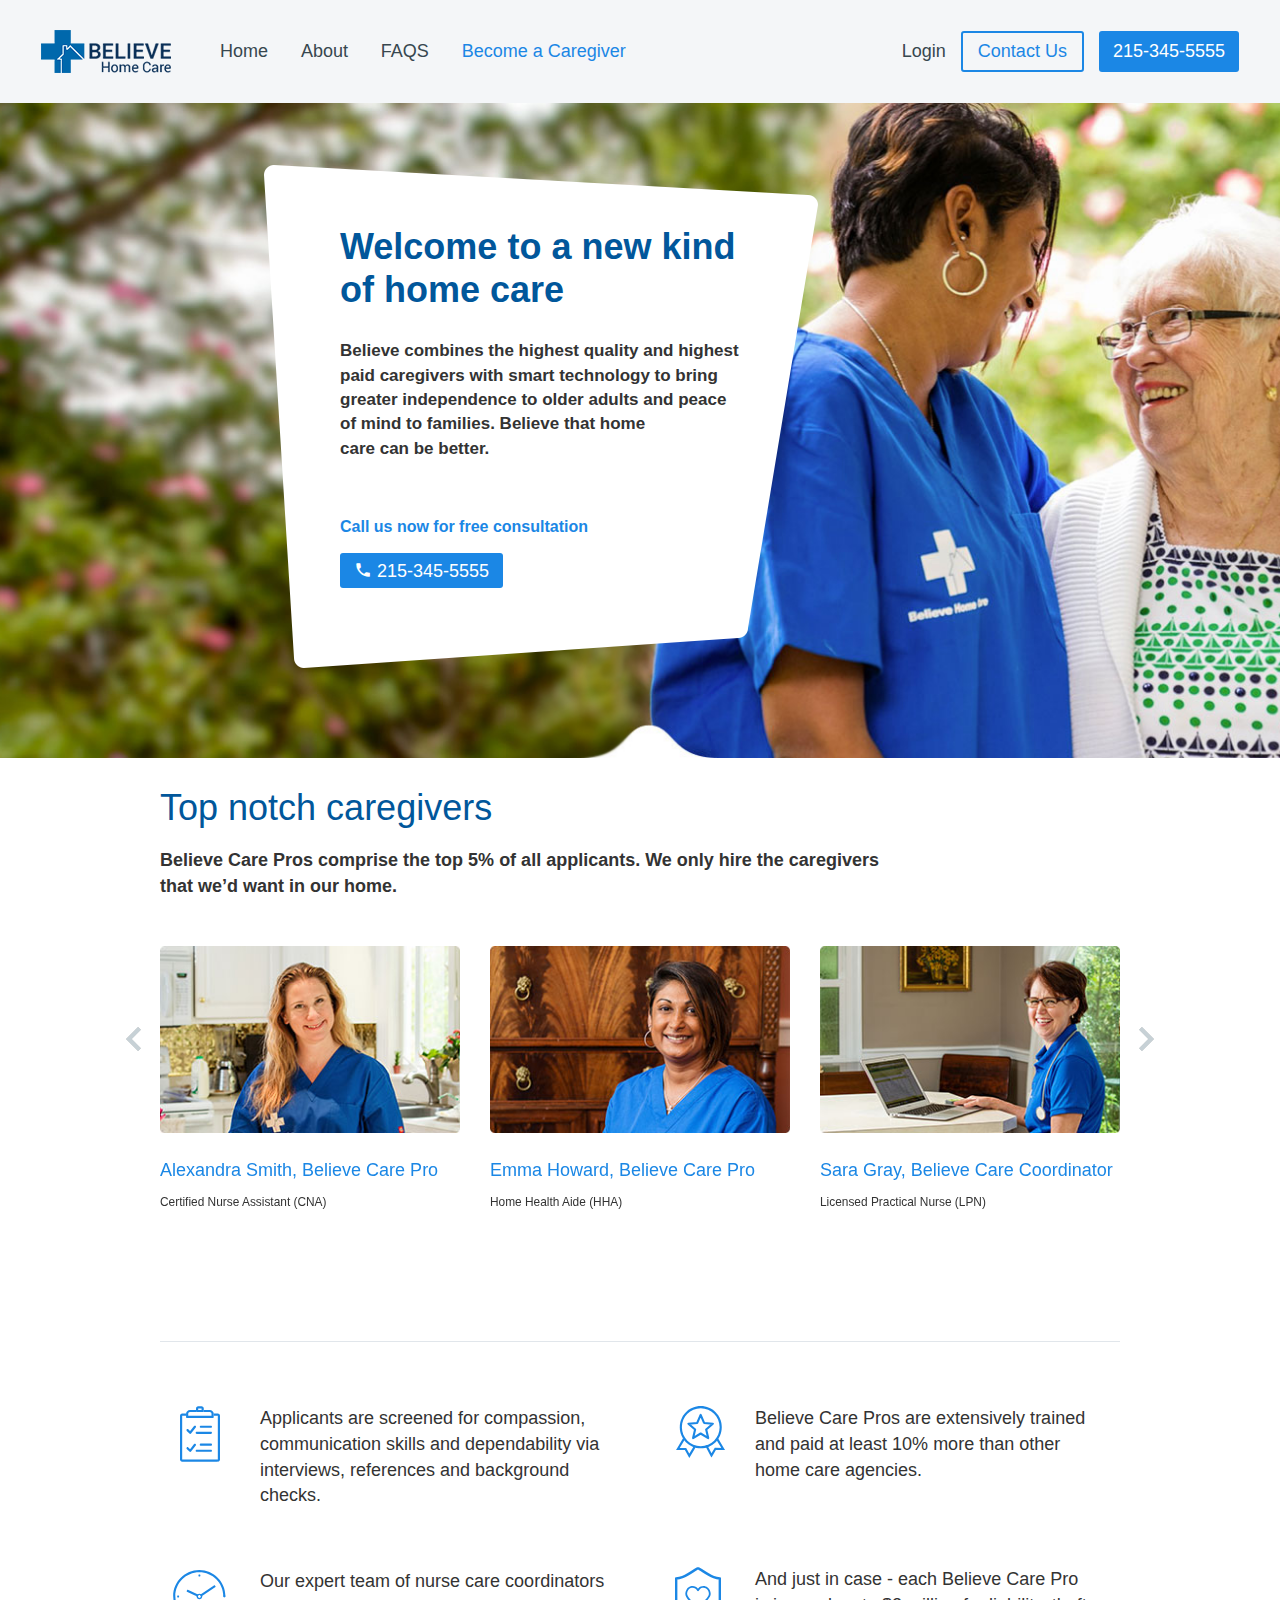
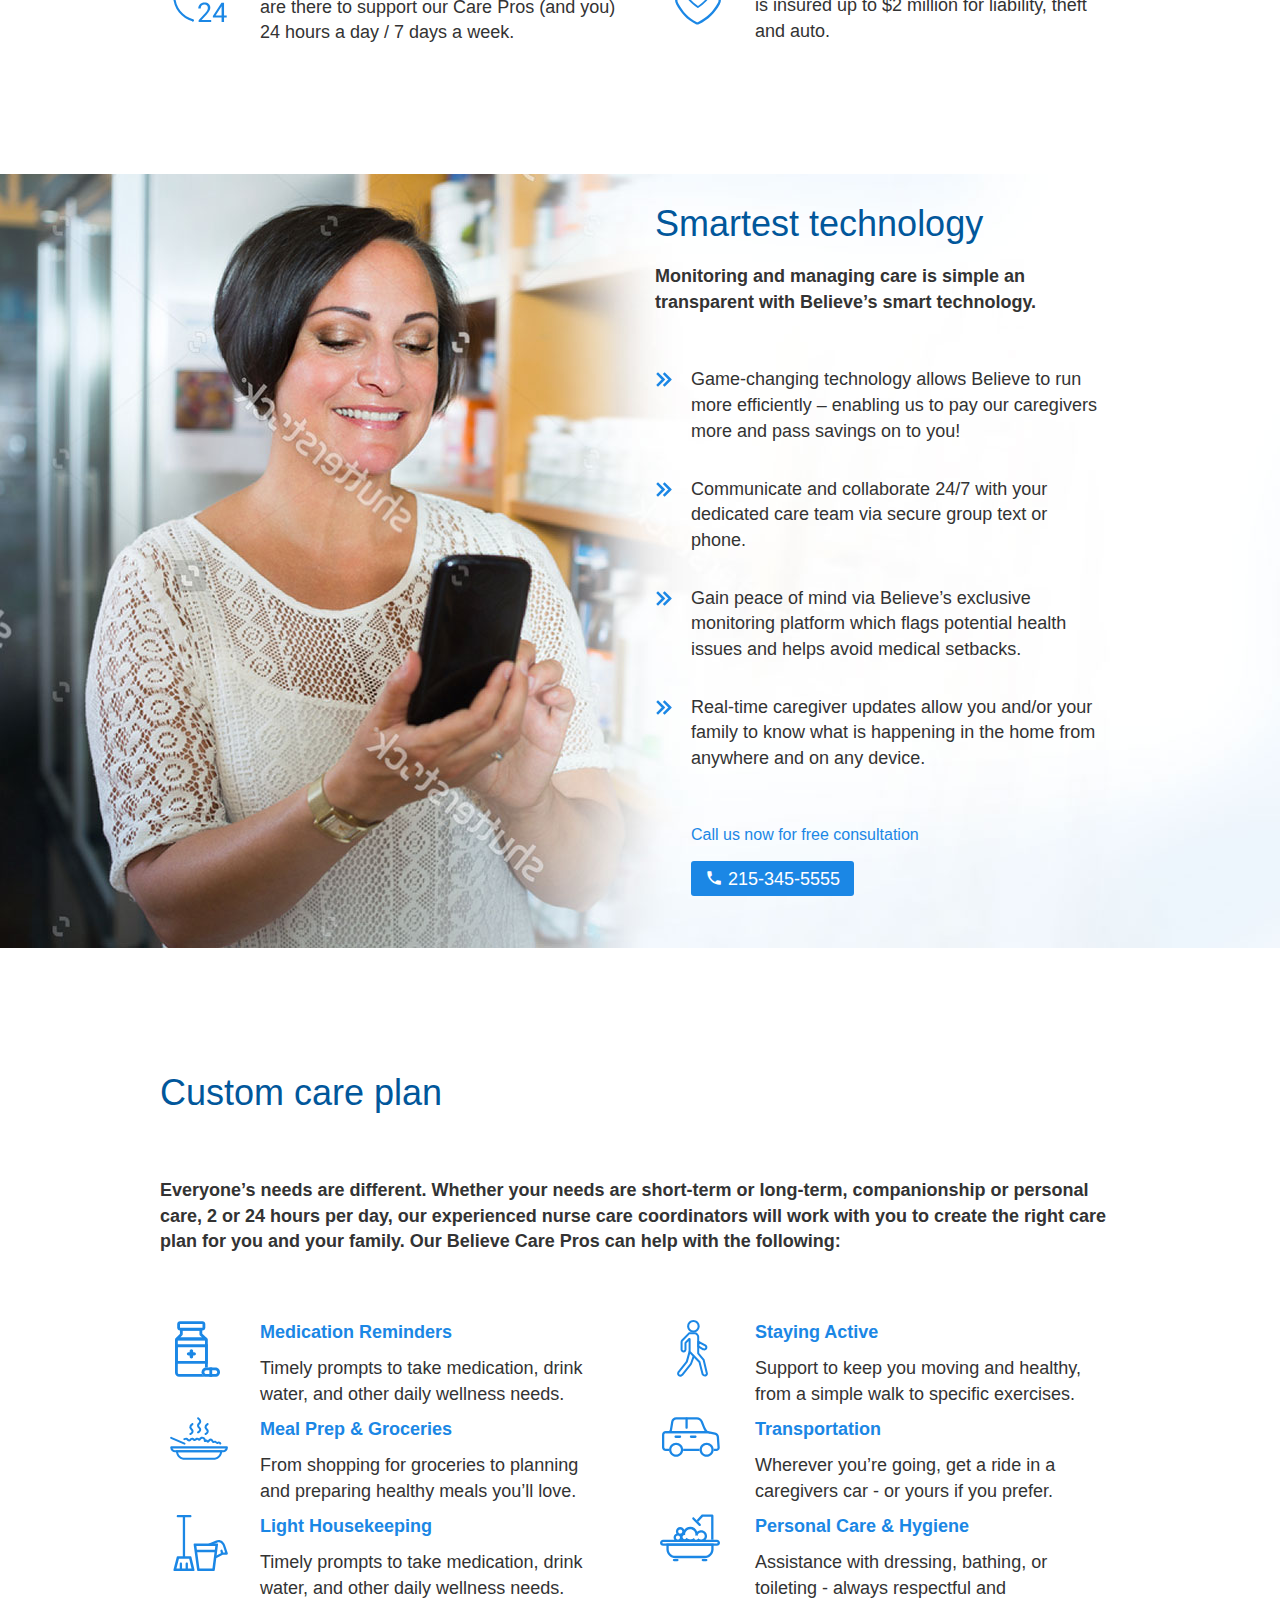
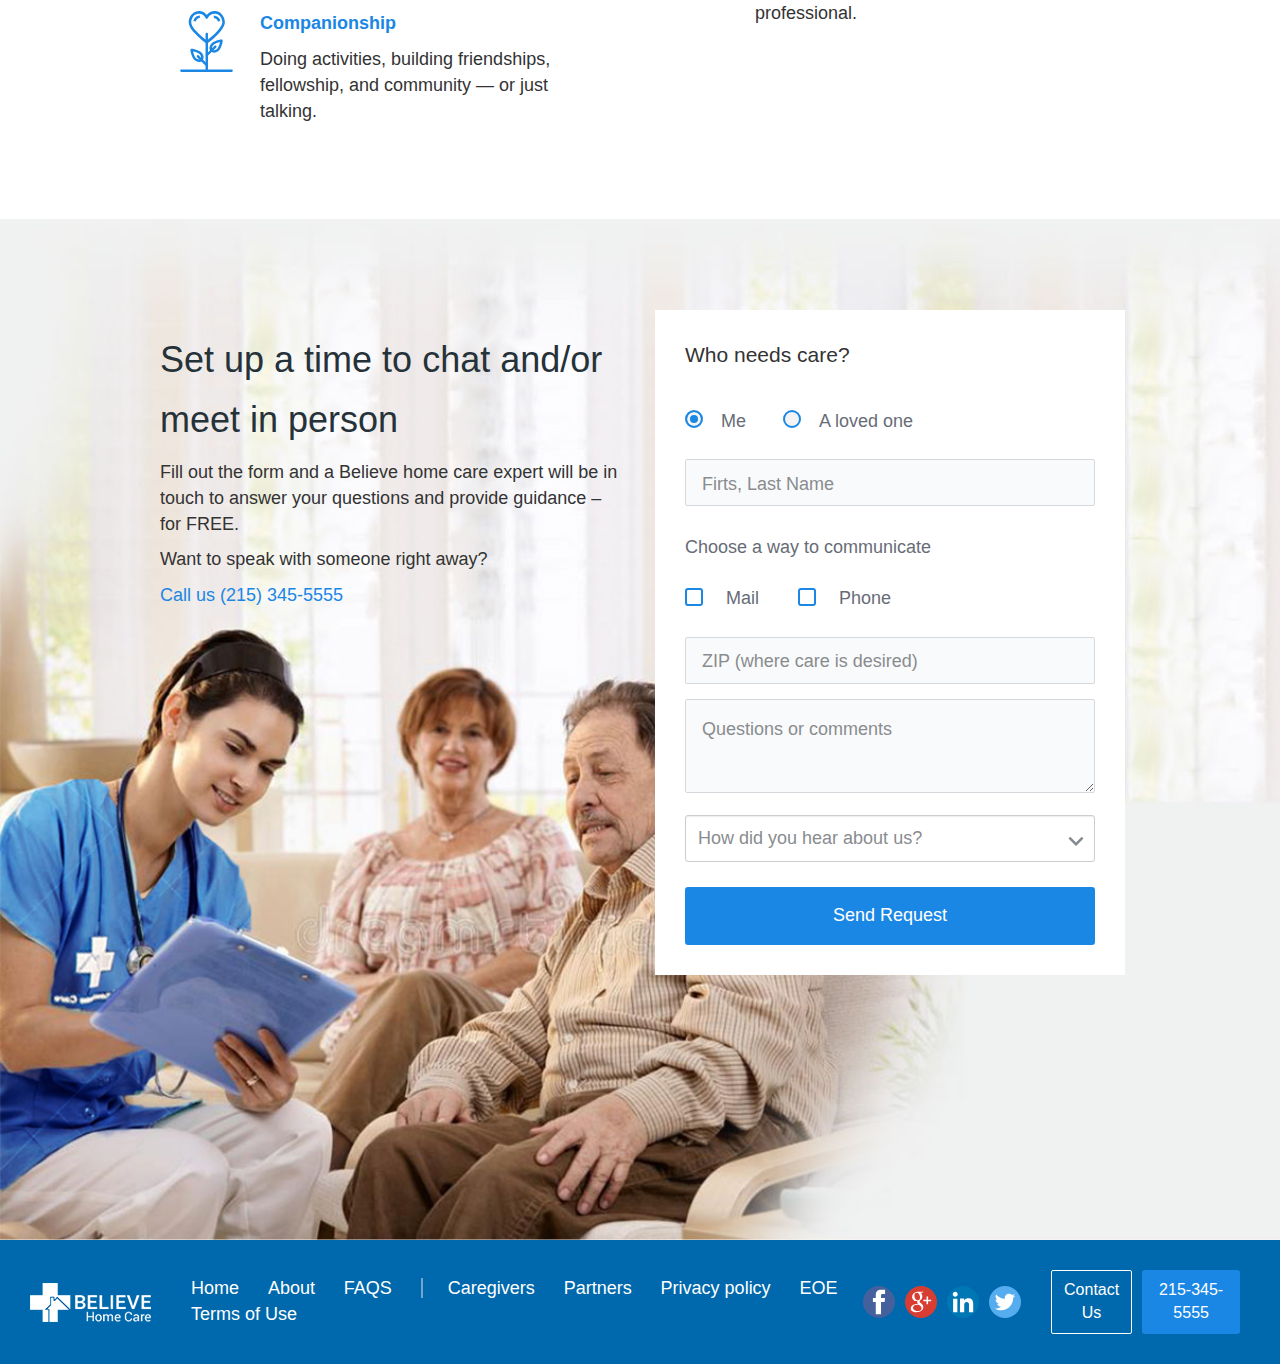
==== commit 64aac704: "About us and FAQ pages added" ====
--- a/index.html
+++ b/index.html
@@ -272,27 +272,35 @@
 						<form id="home" method="post">
 							<div class="form-row">
 								<p class="lead">Who needs care?</p>
-								<input type="radio" name="me" value="me"/> <label for="me">Me</label>
-								<input type="radio" name="loved" value="loved"><label>A loved one</label>
-							</div>
-							<div class="form-row">
+								<div class="radio">
+									<input id="radio-1" name="radio" type="radio" checked>
+    								<label for="radio-1" class="radio-label">Me</label>
+   									<input id="radio-2" name="radio" type="radio">
+   									<label  for="radio-2" class="radio-label">A loved one</label>
+								</div>
+							</div>
+							<div class="form-row name">
 								<input type="text" name="name" placeholder="Firts, Last Name"/>
 							</div>
-							<div class="form-row">
-								<label>Choose a way to communicate</label></br>
-								<input type="checkbox" name="mail">
-								<label for="mail">Mail</label>
-								<input type="checkbox" name="phone">
-								<label for="phone">Phone</label>
-							</div>
-							<div class="form-row">
+							<div class="form-row form-checkbox">
+								<label id="choose">Choose a way to communicate</label></br>
+								<label id="form-mail">
+									<input type="checkbox" name="mail" class="option-input checkbox"/>
+									Mail
+								</label>
+					 			<label>
+									<input type="checkbox" name="phone" class="option-input checkbox"/>
+									Phone
+								</label>
+							</div>
+							<div class="form-row zip">
 								<input type="text" name="zip" placeholder="ZIP (where care is desired)"/>
 							</div>
-							<div class="form-row">
+							<div class="form-row questions">
 								<textarea name="questions" placeholder="Questions or comments"></textarea>
 							</div>
-							<div class="form-row">
-								<select class="form-control" id="sel1" >
+							<div class="form-row hear">
+								<select class="form-control new-icon" id="sel1">
 									<option selected disabled hidden="">How did you hear about us?</option><option>1</option>
 									<option>2</option>
 									<option>3</option>
@@ -300,14 +308,42 @@
 								</select>
 							</div>
 							<div class="form-row">
-								<input type="submit"/>
+								<input type="submit" value="Send Request"/>
+							
 					</form>
 					</div>
 				</div>
 			</div>
 		</div>
+	</div>
 		
-		
+	</div>
+	<div class="footer">
+		<div class="footer-logo">
+			<img src="images/footer-logo.png">
+		</div>
+		<div class="nav">
+			<ul class="footer-nav">
+				<li><a href="#">Home</a></li>
+				<li><a href="#">About</a></li>
+				<li><a href="#">FAQS</a></li>
+				<li><a class="footer-caregiver" href="#">Caregivers</a></li>
+				<li><a href="#">Partners</a></li>
+				<li><a href="#">Privacy policy</a></li>
+				<li><a href="#">EOE</a></li>
+				<li><a href="#">Terms of Use</a></li>
+			</ul>
+		</div>
+		<div class="social">
+			<a href="#"><img src="images/facebook.svg"></a>
+			<a href="#"><img src="images/google.svg"></a>
+			<a href="#"><img src="images/linkedin.svg"></a>
+			<a href="#"><img src="images/twitter.svg"></a>
+		</div>
+		<div class="footer-contact">
+			<a class="btn-outline" href="#">Contact Us</a>
+			<a class="btn-filled" href="#">215-345-5555</a>
+		</div>
 	</div>
 	<script src='http://cdnjs.cloudflare.com/ajax/libs/jquery/2.2.2/jquery.min.js'></script><script src='http://maxcdn.bootstrapcdn.com/bootstrap/3.3.6/js/bootstrap.min.js'></script>
 	<script type="text/javascript" src="js/script.js"></script>
--- a/css/style.css
+++ b/css/style.css
@@ -13,10 +13,8 @@
 	font-family: "Open Sans", sans-serif;
 }
 .container{
-    padding-left: 0;
-    padding-right: 0;
-}
-
+	padding: 0;
+}
 /* HEADER */
 .blue-bg{
     width: 100%;
@@ -114,15 +112,14 @@
 	width: 100%;
 	background-size: cover;
 	height: 100%;
-	min-height: 665px;
+	min-height: 655px;
 	padding-top: 62px;
-    margin-bottom: 63px;
 }
 .welcome-text{
-	margin-left: -76px;
+	margin-left: 104px;
 	background: url(../images/banner-text-bg.png) center center no-repeat;
 	width: 554px;
-	height: 514px
+	height: 503px
 }
 
 .welcome-text h1{
@@ -131,20 +128,20 @@
 	font-size: 36px;
 	margin-top: 0;
 	font-weight: 600;
-	padding: 72px 0 0 81px;
+	padding: 60px 0 0 76px;
 	line-height: 1.2;
 	margin-bottom: 28px;
 }
 .welcome-text p{
-	max-width: 482px;
+	max-width: 477px;
 	font-size: 17px;
-	padding-left: 81px;
+	padding-left: 76px;
 	font-weight: 600;
 }
 .welcome-text a{
 	margin-left: 76px;
 }
-.small{
+.small p{
 	font-size: 16px;	
 }
 .welcome-text .small p{
@@ -163,22 +160,21 @@
 	color: #01579b;
 	line-height: 1.667;
 	font-weight: 400;
-    margin-bottom: 14px;
 }
 .semibold{
 	font-weight: 600;
 }
 .top-text .semibold{
 	max-width: 750px;
-	margin-bottom: 40px;
+	margin-bottom: 47px;
 }
 
 /*carousel*/
 .carousel{
-	margin-bottom: 35px;
+	margin-bottom: 60px;
 }
 .active .col-xs-4 img{
-	margin-bottom: 20px;
+	margin-bottom: 25px;
 }
 /*.active .col-xs-4:nth-child(2) img{
 	margin-left: auto;
@@ -188,27 +184,30 @@
 	margin-left: auto;
 	margin-right: 0;
 }
-.slide{
+.active .col-xs-4:first-child{
+	padding-left: 0;
+}
+/*.slide{
 	display: flex;
 	flex-wrap: wrap;
+	justify-content: space-around;
 }*/
 .slide img{
-	min-width:308px;
+	min-width:290px;
 	
 }
 .slide p{
-	min-width:308px;
-    margin-bottom: 0;
+	min-width:305px;
+	
 }
 /*.slide .first{
-	
 	justify-content: flex-start;	
 }
 .slide .second{
 	
 	justify-content: center;	
 }
-.slide .trird{
+/*.slide .trird{
 	justify-content: flex-end;	
 }*/
 .no-pad{
@@ -280,8 +279,7 @@
 .clipboard:before{
 	position: absolute;
 	content: '';
-	left: 15px;
-    top: 5px;
+	left: 35px;
 	background: url(../images/clipboard.svg) center center no-repeat;
 	background-size: contain;
 	width: 40px;
@@ -299,8 +297,7 @@
 .medal:before{
 	position: absolute;
 	content: '';
-	left: 74px;
-    top: 5px;
+	left: 35px;
 	background: url(../images/Medal.svg) center center no-repeat;
 	background-size: contain;
 	width: 51px;
@@ -316,8 +313,8 @@
 	height: 58px;	
 }
 .with-icon{
-	padding-left: 75px;
-    max-width: 428px;
+	padding-left: 100px;
+    max-width: 440px;
 }
 .with-icon.wide{
 	max-width: 474px;
@@ -457,11 +454,529 @@
 	background: #fff;
 	padding: 30px;
 	width: 470px;
-	height: 607px;
-}
-.form-row input[type="text"], textarea{
+	/*height: 607px;*/
+	font-family:  "Open Sans", sans-serif;
+	font-size: 18px;
+}
+form input::placeholder{
+	color: #898c8f;
+	font-size: 18px;
+	font-weight: 400;
+}
+form textarea::placeholder{
+	color: #898c8f;
+	font-size: 18px;
+	font-weight: 400;
+}
+.form-row.name{
+	margin-bottom: 29px;
+}
+#choose{
+	margin-bottom: 21px;
+}
+.form-row.form-checkbox{
+	margin-bottom: 20px;
+}
+.form-row.zip{
+	margin-bottom: 15px;
+}
+.form-row.questions{
+	margin-bottom: 15px
+}
+.form-row input[type="text"], textarea {
 	width: 100%;
-}
+	border-radius: 2px;
+	border: 1px solid #d5d9de;
+	background: #f9fafb;
+	padding: 17px 0 14px 16px;
+	height: 47px;
+	color: #898c8f;
+	font-size: 18px;
+	font-weight: 400;
+}
+textarea {
+	height: 94px;
+}
+.form-control{
+	height: 47px;
+	color: #898c8f;
+	font-size: 18px;
+	font-weight: 400;
+	margin-bottom: 25px;
+	border-radius: 3px;
+	-webkit-appearance: none;
+}
+.form-control:focus{
+	border: 1px solid #d5d9de;
+	-webkit-box-shadow: inset 0 0px 0px rgba(0,0,0,.075), 0 0 0px rgba(102,175,233,.6);
+    box-shadow: inset 0 0px 0px rgba(0,0,0,.075), 0 0 0px rgba(102,175,233)
+}
+.form-row.hear:before{
+	position: absolute;
+	content: '';
+	background: url(../images/ic_keyboard_arrow_down_black_24px.svg) center center no-repeat;
+	left: 416px;
+    margin-top: 12px;
+	width: 40px;
+    height: 30px;
+}
+form label{
+	font-weight: 400;
+	color: #676c77;
+}
+/*radio buttons*/
+.radio {
+  margin: 39px 0 25px 0;
+}
+.radio label{
+	padding-left: 0px;
+	padding-right: 32px;
+	font-weight: 400;
+}
+.radio label:first-child{
+	padding-right: 32px;
+}
+.radio input[type="radio"] {
+  position: absolute;
+  opacity: 0;
+}
+.radio input[type="radio"] + .radio-label:before {
+  content: '';
+  background: #f4f4f4;
+  border-radius: 100%;
+  border: 2px solid #1b87e5;
+  display: inline-block;
+  width: 18px;
+  height: 18px;
+  position: relative;
+  top: 1px;
+  margin-right: 1em;
+  vertical-align: top;
+  cursor: pointer;
+  text-align: center;
+  -webkit-transition: all 250ms ease;
+  transition: all 250ms ease;
+}
+.radio input[type="radio"]:checked + .radio-label:before {
+  background-color: #1b87e5;
+  box-shadow: inset 0 0 0 3px #f4f4f4;
+}
+.radio input[type="radio"]:focus + .radio-label:before {
+  outline: none;
+  border-color: #1b87e5;
+}
+.radio input[type="radio"]:disabled + .radio-label:before {
+  box-shadow: inset 0 0 0 3px #f4f4f4;
+  border-color: #b4b4b4;
+  background: #b4b4b4;
+}
+.radio input[type="radio"] + .radio-label:empty:before {
+  margin-right: 0;
+}
+/*Radio buttons end*/
+
+/*Checkboxes*/
+input[type="checkbox"]{
+	margin-right: 18px;
+}
+input, select, textarea:focus {
+	outline: none;
+}
+#form-mail{
+	margin-right: 34px;
+}
+.option-input {
+	-webkit-appearance: none;
+	-moz-appearance: none;
+	-ms-appearance: none;
+	-o-appearance: none;
+	appearance: none;
+	position: relative;
+	top: 2px;
+	right: 0;
+	bottom: 0;
+	left: 0;
+	height: 18px;
+	width: 18px;
+	transition: all 0.15s ease-out 0s;
+	background: #fff;
+	border: 2px solid #1b87e5;
+	border-radius: 3px;
+	color: #fff;
+	cursor: pointer;
+	display: inline-block;
+	margin-right: 0.5rem;
+	outline: none;
+	position: relative;
+	z-index: 1000;
+}
+.option-input:hover {
+  background: #fff;
+}
+.option-input:focus {
+	outline: none;
+}
+.option-input:checked {
+  background: #1b87e5;
+}
+.option-input:checked::before {
+  height: 18px;
+  width: 18px;
+  position: absolute;
+  content: '';
+	background: url(../images/Check.svg) center center no-repeat;
+  display: inline-block;
+  font-size: 18px;
+	left: -2px;
+	top: -1px;
+  line-height: 18px;
+}
+.option-input:checked::after {
+  -webkit-animation: click-wave 0.65s;
+  -moz-animation: click-wave 0.65s;
+  animation: click-wave 0.65s;
+  background: #40e0d0;
+  content: '';
+  display: block;
+  position: relative;
+  z-index: 100;
+}
+.option-input.radio {
+  border-radius: 50%;
+}
+.option-input.radio::after {
+  border-radius: 50%;
+}
+/*Checkboxes end*/
+
+input[type="submit"]{
+	width: 100%;
+	padding: 16px 0;
+	border-radius: 3px;
+	border: 0;
+	font-size: 18px;
+	color: #fff;
+	background-color:#1b87e5;
+	text-align: center;
+  
+}
+
+/**** ABOUT US PAGE ****/
+.about-banner{
+	background: #918279 url(../images/about-banner.jpg) right center no-repeat;
+	width: 100%;
+	background-size: contain;
+	height: 100%;
+	height: 446px;
+	padding-top: 52px;
+	margin-bottom: 99px;
+}
+.about-banner-text{
+	margin-left: -58px;
+	background: url(../images/about-banner-text-bg.png) center center no-repeat;
+	width: 557px;
+	height: 343px
+}
+.about-banner-text h1{
+	max-width: 480px;
+    color: #01579b;
+    font-size: 36px;
+    margin-top: 0;
+    font-weight: 600;
+    padding: 60px 0 0 58px;
+    line-height: 1.2;
+    margin-bottom: 28px;
+}
+.about-banner-text p{
+	color: #0068ac;
+    max-width: 500px;
+    padding-left: 58px;
+}
+.about-main-content h2{
+	text-align: center;
+	font-size: 40px;
+	font-weight: 400;
+	color: #01579b;
+	margin-bottom: 62px
+}
+.values img{
+	margin-bottom: 34px;
+}
+.values h4{
+	font-size: 20px;
+	font-weight: 400;
+	color: #263239;
+	margin-bottom: 13px;
+}
+.values p{
+	font-size: 16px;
+	font-weight: 400;
+	color: #263239;
+	margin-bottom: 64px;
+}
+.values h3{
+	font-size: 24px;
+	font-weight: 400;
+	color: #263239;
+	text-align: center;
+	margin-bottom: 64px;		
+}
+.values a{
+	font-size: 24px;
+}
+.row .values{
+	border-bottom: 1px solid #e1e6eb;
+}
+.leadership{
+	margin-bottom: 90px;
+}
+.leadership h3{
+	font-size: 24px;
+	font-weight: 400;
+	color: #263239;
+	display: inline-block;
+	margin-bottom: 39px;
+	margin-right: 13px;
+}
+.leadership p{
+	font-size: 16px;
+	font-weight: 400;
+	color: #263239;
+	margin-bottom: 40px;
+}
+.leadership span{
+	font-size: 16px;
+	font-weight: 400;
+	color: #263239;
+	
+}
+img#scott{
+	margin-top: 20px;
+}
+#terry{
+	padding-left: 33px;
+}
+.above-footer{
+	background-color: #f4f6f8;
+	padding: 35px 0;
+}
+.above-footer p{
+	font-size: 16px;
+	max-width: 350px;
+	margin-bottom: 0;
+	line-height: 1.3;
+}
+.above-footer a{
+	font-size: 16px;
+}
+/**** ABOUT US END****/
+
+/**** FAQ ****/
+.faq-banner{
+	background: #f4f6f8 url(../images/faq-banner.jpg) center top no-repeat;
+	background-size: contain;
+	width: 100%;
+	min-height: 704px;
+	padding-top: 177px;
+}
+.faq-banner h1{
+	font-size: 60px;
+	font-weight: 400;
+	color: #fff;
+	margin-bottom: 56px;
+}
+.Background {
+  
+  box-shadow: 0px 3px 24px 0px rgba(1, 55, 91, 0.15);
+
+}
+
+/* Acordeon styles */
+.faq{
+	box-shadow: 0px 3px 24px 0px rgba(1, 55, 91, 0.15);
+	margin-bottom: 102px;
+	padding: 69px 0;
+	background-color: #fff;
+	border-radius: 5px;
+}
+.tab {
+  position: relative;
+  width: 100%;
+	
+  color: #000000;
+  overflow: hidden;
+	
+}
+
+ #tab-one, #tab-two, #tab-three, #tab-four, #tab-five, #tab-six,#tab-seven,#tab-eight,#tab-nine,#tab-ten,#tab-eleven,#tab-twelve,#tab-thirteen,#tab-fourteen,#tab-fifteen,#tab-sixteen,#tab-seventeen{
+  position: absolute;
+  opacity: 0;
+  z-index: -1;
+}
+.faq label {
+	position: relative;
+	display: block;
+	padding: 10px 0 10px 56px;
+	background: #fff;
+	font-weight: bold;
+	line-height: 3;
+	cursor: pointer;
+	font-size: 26px;
+	color: rgb(0, 0, 0);
+	font-family:  "Open Sans", sans-serif;
+	font-size: 24px;
+	font-weight: 400;
+	color: #1b87e5;
+	line-height: 1.2;
+	margin-bottom: 0px;
+}
+.faq label p{
+	font-size: 26px;
+	padding-right: 25px;
+	color: rgb(0, 0, 0);
+	line-height: 1.2;
+	margin-bottom: 0px;
+}
+.tab-content {
+  max-height: 0;
+  overflow: hidden;
+  background: #FFF;
+	padding: 0 32px;
+  -webkit-transition: max-height .35s;
+  -o-transition: max-height .35s;
+  transition: max-height .35s;
+}
+
+.tab-content p {
+  margin: 32px 0px 34px 0px;
+  font-size: 16px;
+  color: #263239;
+  line-height: 1.2;
+}
+/* :checked */
+.faq input:checked ~ .tab-content {
+  max-height: 80em;
+}
+/* Icon */
+.faq label::after {
+  position: absolute;
+  left: 32px;
+  top: 23px;
+  display: block;
+  width: 9px;
+  height: 6px;
+  line-height: 3;
+  text-align: center;
+  -webkit-transition: all .35s;
+  -o-transition: all .35s;
+  transition: all .35s;
+}
+
+.faq input[type=checkbox] + label::after {
+  content: "";
+	background: url(../images/arrow.png) center center no-repeat;
+}
+.faq input[type=radio] + label::after {
+  content: "\25BC";
+}
+.faq input[type=checkbox]:checked + label::after {
+  transform: rotate(180deg);
+}
+.faq input[type=radio]:checked + label::after {
+  transform: rotateX(180deg);
+}
+
+/* Acordeon end*/
+p.before-list{
+	margin-bottom: 20px;
+}
+p.after-list{
+	margin-top: 25px;
+}
+.list-with-arrows p{
+	margin: 0 0 22px 0px;
+	padding-left: 30px;
+	font-family: "Open Sans",sans-serif;
+	font-size: 16px;
+	color: #263239;
+	/*list-style-image: url(../images/arrows.svg) ;*/
+	
+}
+#right p{
+	margin: 0 0 22px 0px;
+}
+.list-with-arrows p:before{
+	content: '';
+	position: absolute;
+    background: url(../images/arrows.svg) top center no-repeat;
+    background-size: contain;
+	width: 16px;
+	height: 14px;
+	margin-top: 3px;
+	margin-left: -30px;
+}
+
+/**** FOOTER ****/
+.footer{
+	display: flex;
+	width: 100%;
+	background: #0068ac;
+	padding: 30px 40px 30px 30px;
+	align-items: center;
+	justify-content: space-between;
+}
+.footer-nav{
+	float: left;
+	list-style: none;
+	padding-left: 40px;
+	margin-bottom: 0;
+}
+.footer-nav li{
+	margin-right: 25px;
+	font-family: "Open Sans", sans-serif;
+	font-size: 16px;
+	display: inline-block;
+}
+.footer-nav li a{
+	color: #fff;
+}
+.footer-nav li a:hover{
+	color: #fff;
+}
+.footer-caregiver{
+	padding-left: 25px;
+	border-left: 2px solid #71a7cc;
+}
+.social{
+	display: flex;
+    justify-content: flex-end;
+    align-items: center;
+	margin-right: 20px;
+}
+.social img{
+	display: inline-block;
+	width: 32px;
+	margin-right: 10px;
+}
+
+.footer-contact{
+	display: flex;
+    justify-content: flex-end;
+    align-items: center;
+}
+.footer-contact .btn-outline{
+	padding: 8px;
+	color: #fff;
+	border: 1px solid #fff;
+	border-radius: 2px;
+	margin-right: 10px;
+	font-size: 16px;
+}
+.footer-contact .btn-filled{
+	padding: 9px;
+	font-size: 16px;
+}
+/**** MEDIA SCREENS ****/
 @media (min-width: 1200px){
 .container {
     width: 960px;
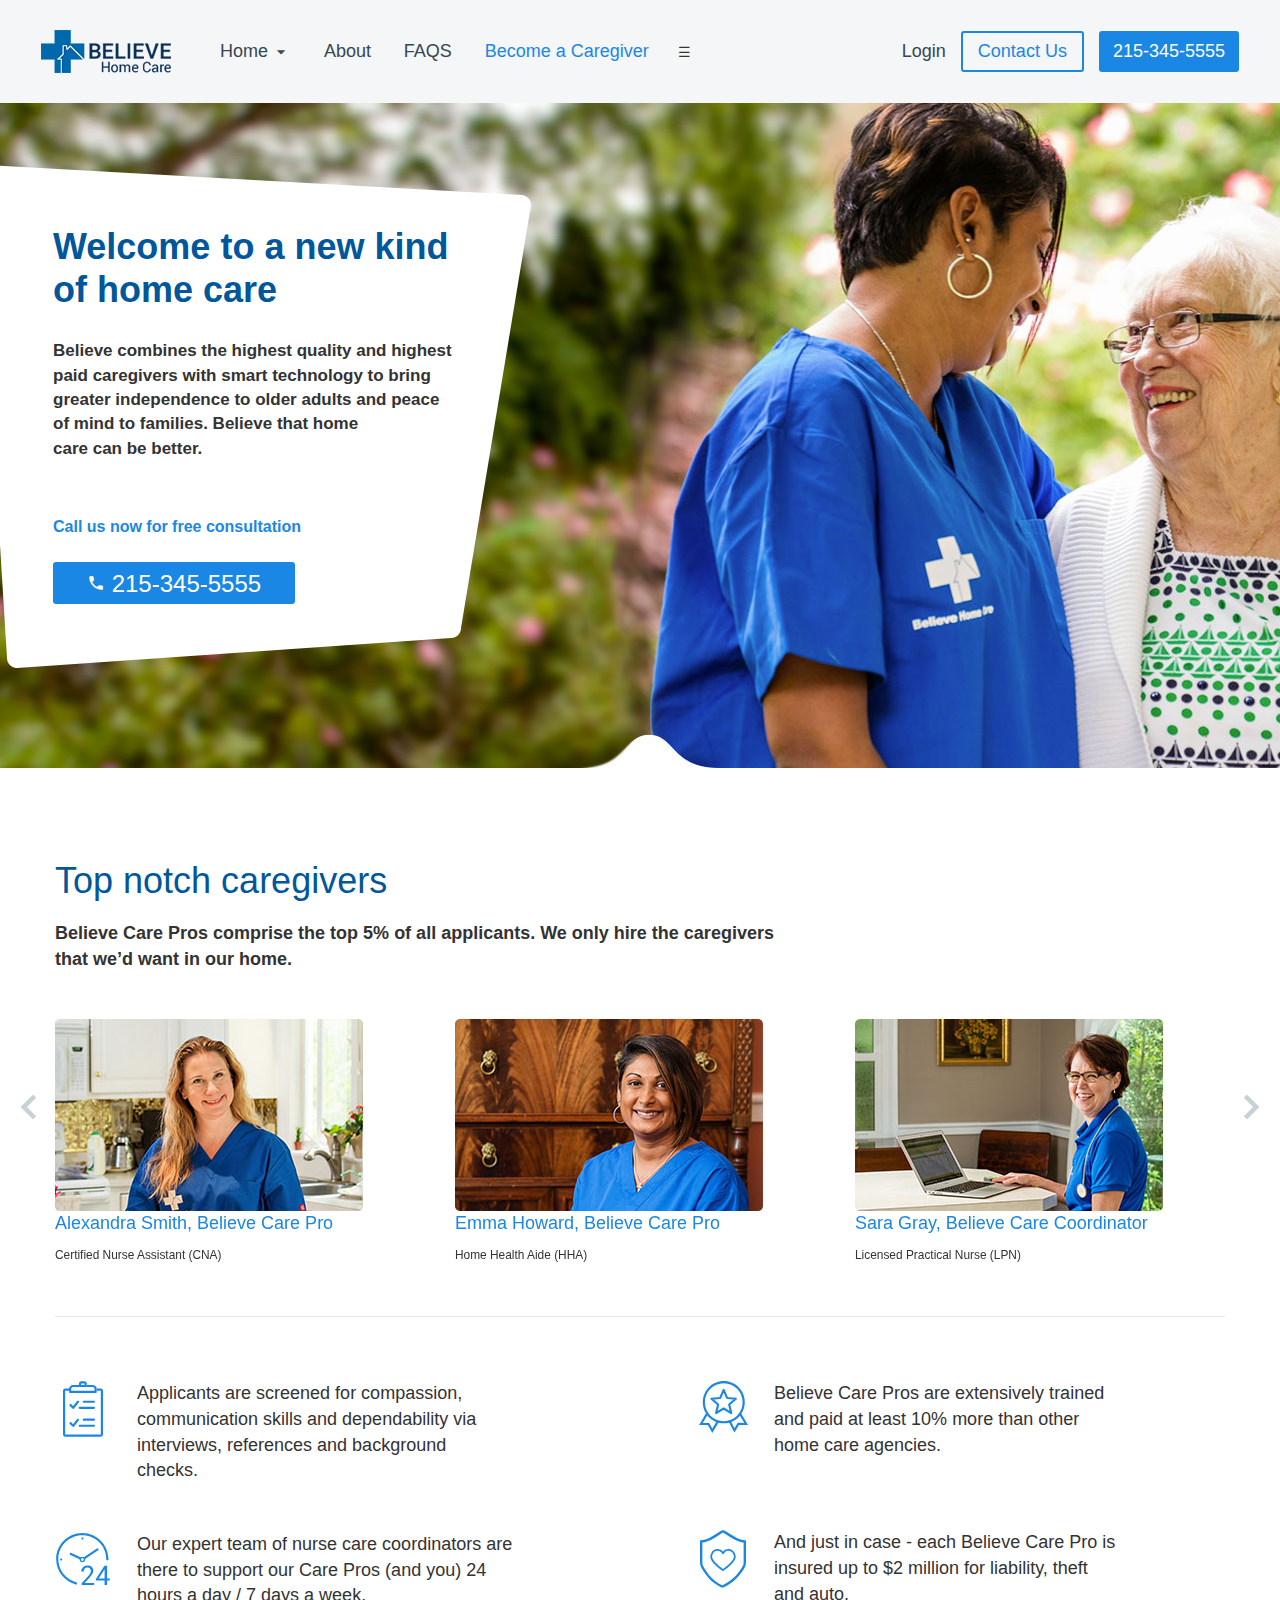
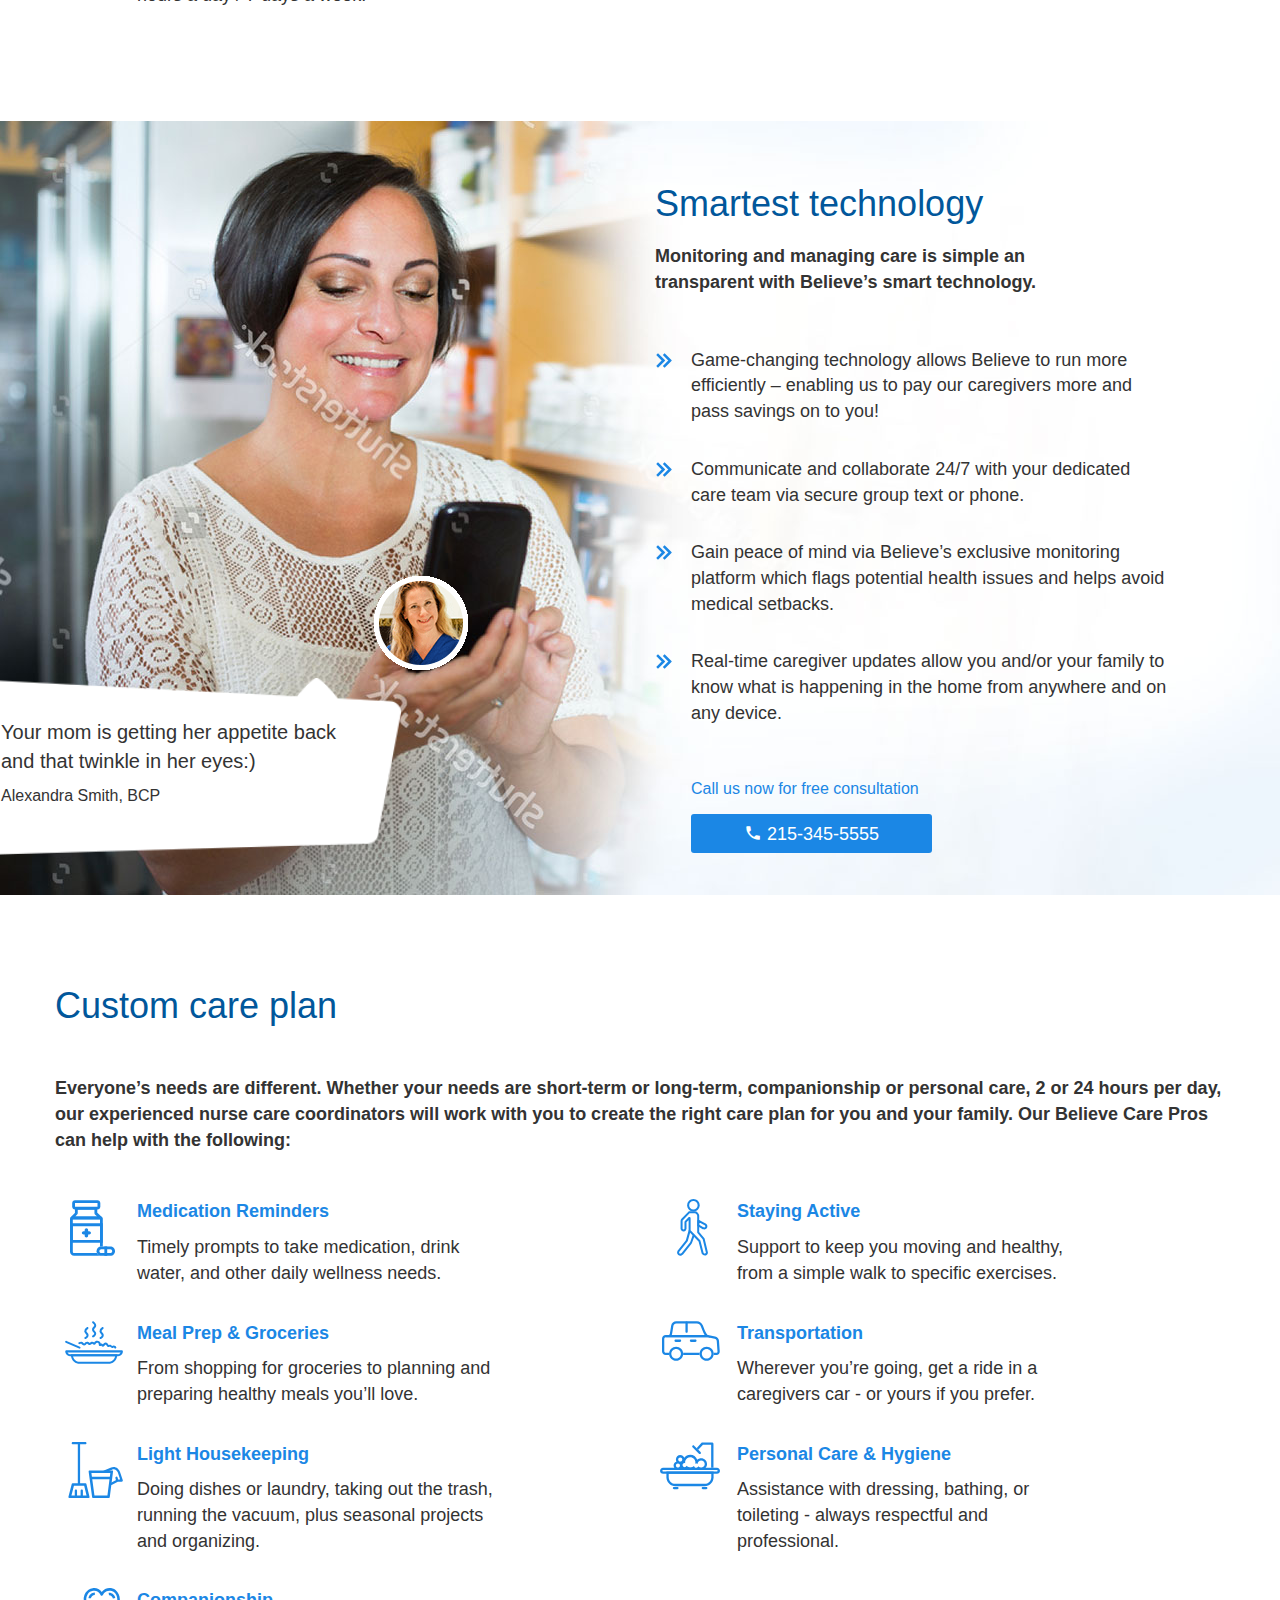
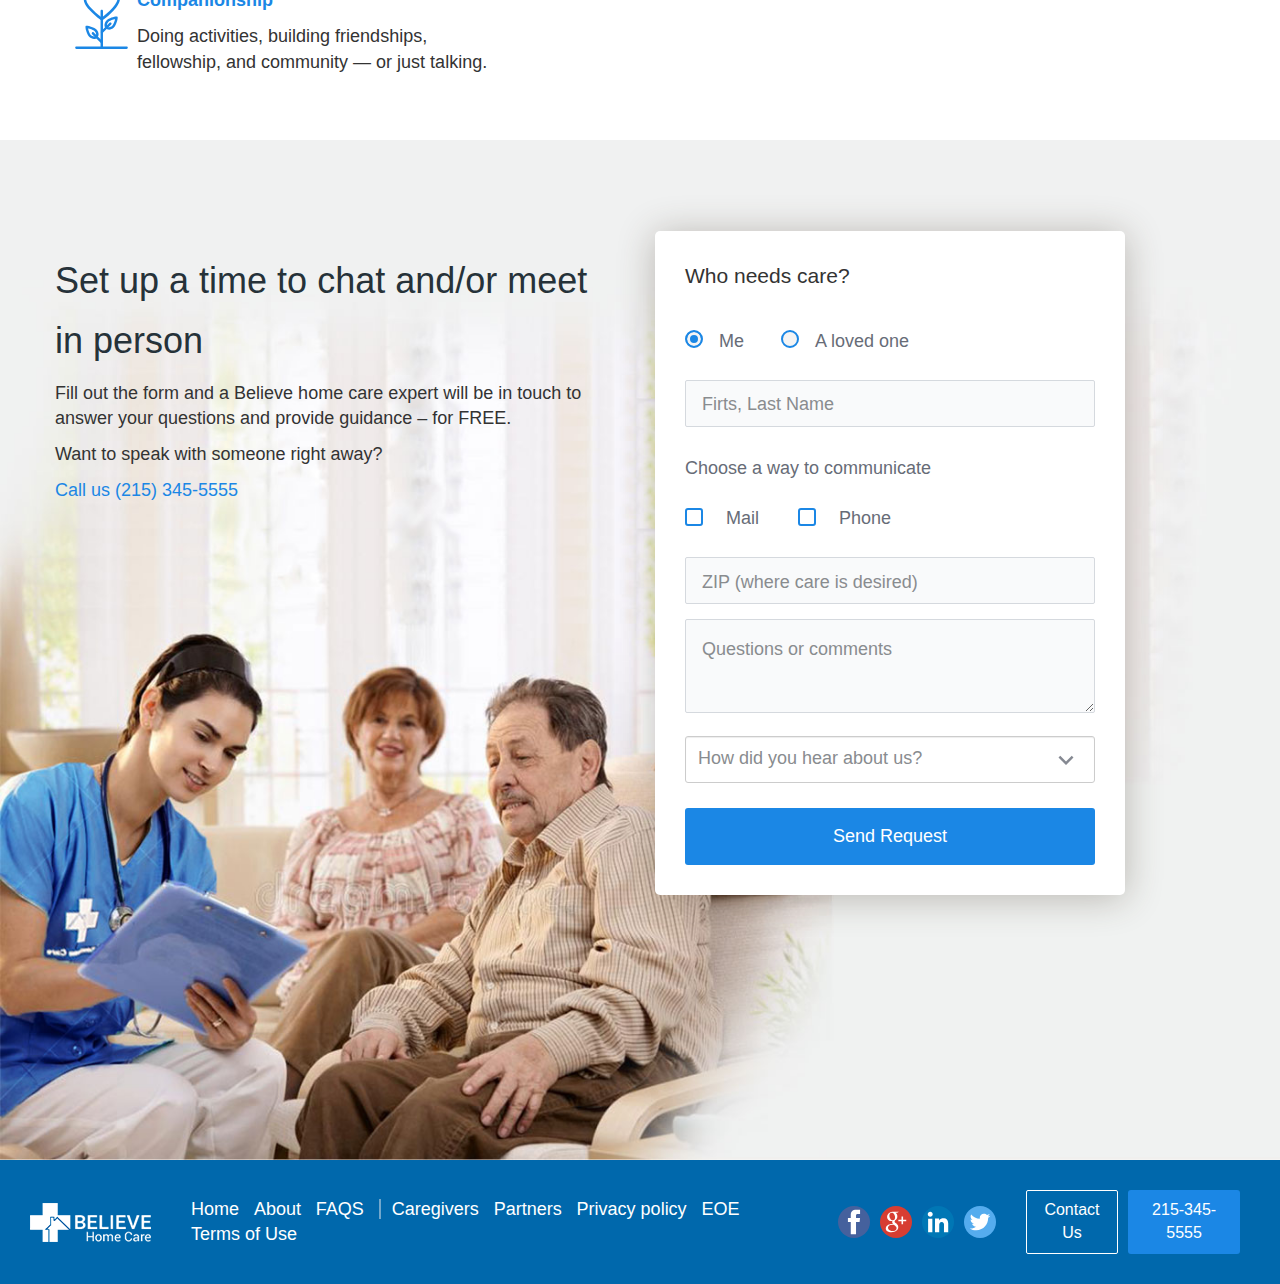
==== commit 769aac64: "Home responsive" ====
--- a/index.html
+++ b/index.html
@@ -26,18 +26,66 @@
 			<img src="images/logo.png" alt="believe-logo" title="logo">
 		</div>
 		<div class="nav">
-			<ul class="main-nav">
-				<li><a href="#">Home</a></li>
-				<li><a href="#">About</a></li>
-				<li><a href="#">FAQS</a></li>
-				<li><a href="#"><a class="caregiver" href="#">Become a Caregiver</a></a></li>
+			<ul class="main-nav" role="menu">
+				<li class="dropdown"><a href="index.html">Home <i class="material-icons">arrow_drop_down</i></a>
+					<div class="dropdown-content">
+						<a href="#caregivers">Caregivers</a>
+						<a href="#technology">Technology</a>
+						<a href="#sevices">Sevices</a>
+					</div>
+				
+				</li>
+				<li><a href="about-us.html">About</a></li>
+				<li><a href="faq.html">FAQS</a></li>
+				<li><a href="caregivers.html"><a class="caregiver" href="#">Become a Caregiver</a></a></li>
 			</ul>
-			
-		</div>
+		</div>
+		<div id="mySidenav" class="sidenav">
+				<a href="javascript:void(0)" class="closebtn" onclick="closeNav()">&times;</a>
+				<img src="images/footer-logo.png"/>
+				<div class="mob-buttons">
+					<div class="row">
+						<div class="col-xs-6">
+							<a href="#">Login</a>
+						</div>
+						<div class="col-xs-6">
+							<a href="#">Contact Us</a>
+						</div>
+						<div class="col-xs-12">
+							<a href="#">Become a Caregiver</a>
+						</div>
+					</div>
+				</div>
+				<div class="menu-accord">
+					<a class="with-drop" href="index.html">Home</a>
+			 		<div class="drop" onclick="myAccFunc()"><i class="material-icons" >arrow_drop_down</i></div>
+				 		<div id="demoAcc" class="hide w3-white w3-card-2">
+							<a href="#" class="accord-link">Caregivers</a>
+				 			<a href="#" class="accord-link">Technology</a>
+				 			<a href="#" class="accord-link">Sevices</a>
+				 		</div>
+				 </div>
+				 <div class="menu-accord">	
+				 	<a class="with-drop" href="about-us.html">About</a>
+			 		<div class="drop" onclick="myAccFunc1()"><i class="material-icons" >arrow_drop_down</i></div>
+				 		<div id="demoAcc1" class="hide w3-white w3-card-2">
+							<a href="#" class="accord-link">Our Values</a>
+				 			<a href="#" class="accord-link">Leadership Team</a>
+				 		</div>
+				  </div>
+				<a href="#">FAQ</a>
+				<a href="#">Partners</a>
+				<a href="#">EOE</a>
+				<a href="#">Privacy Policy</a>
+				<a href="#">Terms of Use</a>
+			</div>
+
+
+			<span class="burger" onclick="openNav()">&#9776;</span>
 		<div class="login">
-			<a href="#">Login</a>
-			<a class="btn-outline" href="#">Contact Us</a>
-			<a class="btn-filled" href="#">215-345-5555</a>
+			<a id="login" href="#">Login</a>
+			<a id="contact" class="btn-outline" href="#">Contact Us</a>
+			<a id="header-phone" class="btn-filled" href="#">215-345-5555</a>
 			
 		</div>
 	</div>
@@ -73,7 +121,7 @@
       <div class="carousel slide multi-item-carousel" id="theCarousel">
         <div class="carousel-inner">
           <div class="item active">
-            <div class="col-xs-4">
+            <div class="col-lg-4 col-md-4 col-xs-12">
             	<div class="slide first">
             	<a href="#1"><img src="images/slide1.jpg" class="img-responsive"></a>
             	<div>
@@ -84,7 +132,7 @@
             </div>
           </div>
           <div class="item">
-            <div class="col-xs-4">
+            <div class="col-lg-4 col-md-4 col-xs-12">
             	<div class="slide second">
             	<a href="#1"><img src="images/slide2.jpg" class="img-responsive"></a>
             	<div>
@@ -95,7 +143,7 @@
 			</div>
           </div>
           <div class="item">
-            <div class="col-xs-4">
+            <div class="col-lg-4 col-md-4 col-xs-12">
             	<div class="slide trird">
             	<a href="#1"><img src="images/slide3.jpg" class="img-responsive"></a>
             	<div>
@@ -106,7 +154,7 @@
             </div>
           </div>
           <div class="item">
-            <div class="col-xs-4">
+            <div class="col-lg-4 col-md-4 col-xs-12">
 			  <div class="slide first">
             	<a href="#1"><img src="images/slide1.jpg" class="img-responsive"></a>
             	<div class="small">
@@ -118,7 +166,7 @@
          	</div>
           </div>
           <div class="item">
-            <div class="col-xs-4">
+            <div class="col-lg-4 col-md-4 col-xs-12">
             	<div class="slide second">
             	<a href="#1"><img src="images/slide2.jpg" class="img-responsive"></a>
             	<div class="small">
@@ -129,7 +177,7 @@
             </div>
           </div>
           <div class="item">
-            <div class="col-xs-4">
+            <div class="col-lg-4 col-md-4 col-xs-12">
             	<div class="slide trird">
             			<a href="#1"><img src="images/slide3.jpg" class="img-responsive"></a>
             		<div class="small">
@@ -182,7 +230,13 @@
 		
 		<div class="fullwide">
 		<div class="container">
-			<div class="col-lg-6 col-lg-offset-6">
+			<div class="col-lg-6 col-xs-12">
+			<div class="message">
+				<p>Your mom is getting her appetite back and that twinkle in her eyes:)</p>
+				<p>Alexandra Smith, BCP</p>
+			</div>
+			</div>
+			<div class="col-lg-6 col-xs-12">
 			<div class="smt-text">
 				<h2>Smartest technology</h2>
 				
@@ -232,7 +286,7 @@
 						</div>
 						<div class="with-icon cleaning">
 							<p class="blue semibold">Light Housekeeping</p>
-							<p>Timely prompts to take medication, drink water, and other daily wellness needs.</p>
+							<p>Doing dishes or laundry, taking out the trash, running the vacuum, plus seasonal projects and organizing.</p>
 						</div>
 						<div class="with-icon companionship">
 							<p class="blue semibold">Companionship</p>
--- a/css/style.css
+++ b/css/style.css
@@ -47,12 +47,64 @@
 .main-nav li a:hover{
 	color: #01579b;
 }
+
 .main-nav li:last-child a{
 	color: #1b87e5;
 }
 .main-nav li:last-child a:hover{
 	color: #1976D2;
 }
+.dropdown .material-icons{
+	vertical-align: middle;
+	color: #3b4a53;
+	margin-left: -2px;
+    font-size: 20px;
+}
+.dropdown-content {
+    display: none;
+    position: absolute;
+    background-color: #fff;
+    min-width: 160px;
+    box-shadow: 0px 8px 16px 0px rgba(0,0,0,0.2);
+    z-index: 1;
+}
+.dropdown-content:before{
+	position: absolute;
+    left: 35%;
+    top: -6px;
+    width: 0;
+    height: 0;
+    content: '';
+    border-left: 8px solid transparent;
+    border-right: 8px solid transparent;
+    border-bottom: 8px solid #fff;
+}
+
+
+.dropdown-content a {
+    color: black;
+    padding: 12px 16px;
+    text-decoration: none;
+    display: block;
+}
+
+.dropdown-content a:hover {
+	background-color: #f4f6f8
+}
+.dropdown:hover .dropdown-content {
+    display: block;
+}
+#mySidenav{
+	display: none;
+}
+
+
+/* Change the background color of the dropdown button when the dropdown content is shown */
+.dropdown:hover .dropbtn {
+    background-color: #3e8e41;
+}
+
+
 .login{
 	display: flex;
 	flex-grow: 1;
@@ -63,7 +115,7 @@
 	color: #37474F;	
 }
 .login a:first-child:hover{
-	color: #37474F;	
+	color: #01579b;	
 }
 .login a{
 	margin-right: 15px;	
@@ -85,11 +137,7 @@
 }
 .btn-outline:not(:hover){
     transition: 0.3s;
-    text-align: center;
-	padding: 5.5px 15px;
-	color: #1b87e5;	
-	border: 2px solid #1b87e5;
-	border-radius: 3px;
+    
 }
 .btn-filled{
 	text-align: center;
@@ -99,8 +147,13 @@
 	border-radius: 3px;
 }
 .btn-filled:hover{
+	transition: 0.3s;
     background: #1976D2;
     color: #fff;
+}
+.btn-filled:not(:hover){
+    transition: 0.3s;
+    
 }
 .btn-filled .material-icons{
 	vertical-align: middle;
@@ -112,11 +165,12 @@
 	width: 100%;
 	background-size: cover;
 	height: 100%;
-	min-height: 655px;
+	min-height: 665px;
 	padding-top: 62px;
+	margin-bottom: 63px;
 }
 .welcome-text{
-	margin-left: 104px;
+	margin-left: -78px;
 	background: url(../images/banner-text-bg.png) center center no-repeat;
 	width: 554px;
 	height: 503px
@@ -138,14 +192,19 @@
 	padding-left: 76px;
 	font-weight: 600;
 }
-.welcome-text a{
+
+.welcome-text a.btn-filled{
+	font-size: 24px;
+	padding: 7.5px 34px;
 	margin-left: 76px;
+
+
 }
 .small p{
 	font-size: 16px;	
 }
 .welcome-text .small p{
-	padding-bottom: 20px;
+	padding-bottom: 28px;
 	margin-bottom: 0;
 }
 .blue{
@@ -171,7 +230,7 @@
 
 /*carousel*/
 .carousel{
-	margin-bottom: 60px;
+	margin-bottom: 21px;
 }
 .active .col-xs-4 img{
 	margin-bottom: 25px;
@@ -270,7 +329,7 @@
 	margin-bottom: 9px;
 }
 .icons-set{
-	margin-bottom: 118px;
+	margin-bottom: 42px;
 }
 .icons-set .container{
 	padding-top: 64px;
@@ -279,7 +338,7 @@
 .clipboard:before{
 	position: absolute;
 	content: '';
-	left: 35px;
+	left: 23px;
 	background: url(../images/clipboard.svg) center center no-repeat;
 	background-size: contain;
 	width: 40px;
@@ -288,7 +347,7 @@
 .clock:before{
 	position: absolute;
 	content: '';
-	left: 28px;
+	left: 16px;
 	background: url(../images/Clock%2024.svg) center center no-repeat;
 	background-size: contain;
 	width: 54px;
@@ -297,7 +356,7 @@
 .medal:before{
 	position: absolute;
 	content: '';
-	left: 35px;
+	left: 58px;
 	background: url(../images/Medal.svg) center center no-repeat;
 	background-size: contain;
 	width: 51px;
@@ -306,14 +365,14 @@
 .shield:before{
 	position: absolute;
 	content: '';
-	left: 35px;
+	left: 60px;
 	background: url(../images/Shield.svg) center center no-repeat;
 	background-size: contain;
 	width: 46px;
 	height: 58px;	
 }
 .with-icon{
-	padding-left: 100px;
+	padding-left: 82px;
     max-width: 440px;
 }
 .with-icon.wide{
@@ -321,10 +380,17 @@
 	
 }
 .with-icon.clipboard{
-	margin-bottom: 60px;
+	margin-bottom: 48px;
 }
 .with-icon.medal{
-	margin-bottom: 84px;
+	margin-bottom: 72px;
+	padding-left: 119px;
+	max-width: 461px;
+}
+.with-icon.shield{
+	margin-bottom: 72px;
+	padding-left: 119px;
+	max-width: 461px;
 }
 .fullwide{
 	width: 100%;
@@ -332,7 +398,40 @@
 	float: left;
 	background: url(../images/smartest-technology-banner.jpg) left center no-repeat;
 	background-size: cover;
-	margin-bottom: 95px;
+	margin-bottom: 61px;
+}
+
+div.message{
+	background: url(../images/message-bg.png) center center no-repeat;
+	background-size: contain;
+	width: 456px;
+	height: 210px;
+	padding: 57px 56px;
+	margin-top: 540px;
+    margin-left: -125px;
+}
+.message:before{
+	position: absolute;
+	content: '';
+	background: url(../images/face.png) center center no-repeat;
+	width: 94px;
+	height: 94px;
+	bottom: 201px;
+    right: 172px;
+}
+.message p:first-child{
+	font-size: 20px;
+}
+.message p:last-child{
+	font-size: 16px;
+}
+.fullwide h2{
+	font-size: 36px;
+    font-family: "Open Sans", sans-serif;
+    color: #01579b;
+    line-height: 1.667;
+    font-weight: 400;
+	margin-top: 53px
 }
 /*.smt-text{
 	width: 45%;
@@ -366,15 +465,20 @@
 .smt-text .small p{
 	margin-bottom: 20px;
 }
-
+.fullwide a.btn-filled{
+	padding: 9.5px 53px;
+}
 .custom-care{
-	margin-bottom: 85px;
+	margin-bottom: 30px;
 }
 .custom-care h2{
-	margin-bottom: 55px;
+	margin-bottom: 40px;
 }
 .custom-care .col-lg-12{
-	margin-bottom: 55px;
+	margin-bottom: 36px;
+}
+.custom-care .with-icon{
+	margin-bottom: 34px;
 }
 .pills:before{
 	position: absolute;
@@ -442,8 +546,8 @@
 
 .contact-form{
 	padding: 91px 0 265px 0;
-	background: #f0f1f1 url(../images/contact-section-bg.jpg) left center no-repeat;
-	background-size: cover;
+	background: #f0f1f1 url(../images/contact-section-bg.jpg) left bottom no-repeat;
+	background-size: contain;
 }
 .contact-form h2{
 	font-size: 36px;
@@ -457,6 +561,8 @@
 	/*height: 607px;*/
 	font-family:  "Open Sans", sans-serif;
 	font-size: 18px;
+	border-radius: 5px;
+	box-shadow: 0px 3px 37px 0px rgba(68, 55, 41, 0.32);
 }
 form input::placeholder{
 	color: #898c8f;
@@ -483,7 +589,7 @@
 .form-row.questions{
 	margin-bottom: 15px
 }
-.form-row input[type="text"], textarea {
+.form-row input[type="text"],input[type="email"], textarea {
 	width: 100%;
 	border-radius: 2px;
 	border: 1px solid #d5d9de;
@@ -515,8 +621,8 @@
 	position: absolute;
 	content: '';
 	background: url(../images/ic_keyboard_arrow_down_black_24px.svg) center center no-repeat;
-	left: 416px;
-    margin-top: 12px;
+	left: 406px;
+    margin-top: 10px;
 	width: 40px;
     height: 30px;
 }
@@ -550,7 +656,7 @@
   height: 18px;
   position: relative;
   top: 1px;
-  margin-right: 1em;
+  margin-right: 16px;
   vertical-align: top;
   cursor: pointer;
   text-align: center;
@@ -669,7 +775,7 @@
 	height: 100%;
 	height: 446px;
 	padding-top: 52px;
-	margin-bottom: 99px;
+	margin-bottom: 77px;
 }
 .about-banner-text{
 	margin-left: -58px;
@@ -678,12 +784,12 @@
 	height: 343px
 }
 .about-banner-text h1{
-	max-width: 480px;
+	max-width: 517px;
     color: #01579b;
     font-size: 36px;
     margin-top: 0;
     font-weight: 600;
-    padding: 60px 0 0 58px;
+    padding: 51px 0 0 58px;
     line-height: 1.2;
     margin-bottom: 28px;
 }
@@ -691,6 +797,7 @@
 	color: #0068ac;
     max-width: 500px;
     padding-left: 58px;
+	line-height: 1.6;
 }
 .about-main-content h2{
 	text-align: center;
@@ -700,7 +807,7 @@
 	margin-bottom: 62px
 }
 .values img{
-	margin-bottom: 34px;
+	margin-bottom: 22px;
 }
 .values h4{
 	font-size: 20px;
@@ -712,14 +819,17 @@
 	font-size: 16px;
 	font-weight: 400;
 	color: #263239;
-	margin-bottom: 64px;
+	margin-bottom: 40px;
+	line-height: 1.34;
 }
 .values h3{
 	font-size: 24px;
 	font-weight: 400;
 	color: #263239;
 	text-align: center;
-	margin-bottom: 64px;		
+	border-bottom: 1px solid #e1e6eb;
+    padding-bottom: 56px;
+    margin-bottom: 54px;;		
 }
 .values a{
 	font-size: 24px;
@@ -728,7 +838,7 @@
 	border-bottom: 1px solid #e1e6eb;
 }
 .leadership{
-	margin-bottom: 90px;
+	margin-bottom: 61px;
 }
 .leadership h3{
 	font-size: 24px;
@@ -751,10 +861,21 @@
 	
 }
 img#scott{
-	margin-top: 20px;
-}
-#terry{
-	padding-left: 33px;
+	margin-top: 21px;
+    margin-left: 9px;
+}
+#terry img{
+	margin-top: -14px;
+    margin-left: -18px;
+
+}
+#terry h3{
+	padding-left: 12px;
+    margin-top: 21px;
+	margin-bottom: 29px;
+}
+#terry p{
+	padding-left: 14px;
 }
 .above-footer{
 	background-color: #f4f6f8;
@@ -777,13 +898,13 @@
 	background-size: contain;
 	width: 100%;
 	min-height: 704px;
-	padding-top: 177px;
+	padding-top: 147px;
 }
 .faq-banner h1{
 	font-size: 60px;
 	font-weight: 400;
 	color: #fff;
-	margin-bottom: 56px;
+	margin-bottom: 62px;
 }
 .Background {
   
@@ -795,7 +916,7 @@
 .faq{
 	box-shadow: 0px 3px 24px 0px rgba(1, 55, 91, 0.15);
 	margin-bottom: 102px;
-	padding: 69px 0;
+	padding: 53px 0;
 	background-color: #fff;
 	border-radius: 5px;
 }
@@ -848,7 +969,7 @@
 }
 
 .tab-content p {
-  margin: 32px 0px 34px 0px;
+  margin: 20px 0px 34px 0px;
   font-size: 16px;
   color: #263239;
   line-height: 1.2;
@@ -880,10 +1001,10 @@
   content: "\25BC";
 }
 .faq input[type=checkbox]:checked + label::after {
-  transform: rotate(180deg);
+  transform: rotate(-180deg);
 }
 .faq input[type=radio]:checked + label::after {
-  transform: rotateX(180deg);
+  transform: rotateX(-180deg);
 }
 
 /* Acordeon end*/
@@ -891,11 +1012,12 @@
 	margin-bottom: 20px;
 }
 p.after-list{
+	float:left;
 	margin-top: 25px;
 }
 .list-with-arrows p{
-	margin: 0 0 22px 0px;
-	padding-left: 30px;
+	margin: 0 0 20px 0px;
+	padding-left: 35px;
 	font-family: "Open Sans",sans-serif;
 	font-size: 16px;
 	color: #263239;
@@ -903,7 +1025,7 @@
 	
 }
 #right p{
-	margin: 0 0 22px 0px;
+	margin: 0 0 20px 0px;
 }
 .list-with-arrows p:before{
 	content: '';
@@ -913,8 +1035,346 @@
 	width: 16px;
 	height: 14px;
 	margin-top: 3px;
-	margin-left: -30px;
-}
+	margin-left: -35px;
+}
+#bg-checks{
+	margin-left: 19px;
+}
+/**** FAQ END ****/
+
+/**** CAREGIVERS ****/
+
+.caregivers-banner{
+	background: #2279af url(../images/caregivers-banner.jpg) center center no-repeat;
+	background-size: contain;
+	width: 100%;
+	min-height: 329px;
+	padding-top: 53px;
+	
+}
+.caregivers-banner h1{
+	font-size: 40px;
+	font-weight: 400;
+	color: #fff;
+	margin-bottom: 46px;
+}
+.caregivers-banner p{
+	max-width: 940px;
+	color: #fff;
+	
+}
+.main-caregivers{
+	padding-top: 82px;
+	padding-bottom: 52px;
+	background: #f4f6f8;
+	
+}
+.main-caregivers p.with-icon{
+	max-width: 400px;
+}
+.gift:before{
+	position: absolute;
+	content: '';
+	background: url(../images/present.svg) center center no-repeat;
+	background-size: contain;
+	margin-top: 4px;
+	left: 0;
+	width: 62px;
+	height: 62px;
+}
+.people:before{
+	position: absolute;
+	content: '';
+	background: url(../images/people.svg) center center no-repeat;
+	background-size: contain;
+	margin-top: 2px;
+    left: 1px;
+    width: 64px;
+    height: 64px;
+}
+.rocket:before{
+	position: absolute;
+	content: '';
+	background: url(../images/Roket.svg) center center no-repeat;
+	background-size: contain;
+	margin-top: 3px;
+	left: -5px;
+	width: 70px;
+	height: 73px;
+}
+.caregiver-icons p.with-icon{
+	padding-left: 89px;
+}
+.caregiver-icons p{
+	font-size: 16px;
+}
+.caregiver-icons p.blue{
+	font-size: 18px;
+}
+.caregiver-icons p:nth-child(even){
+	margin-bottom: 37px;
+}
+#caregivers{
+	margin-top: 8px;
+    margin-left: -6px;
+}
+#caregivers .fields{
+	margin-bottom: 14px;
+}
+#caregivers p{
+	margin-bottom: 14px;
+}
+#caregivers .radio{
+	margin-top: 0px;
+	margin-bottom: 24px;
+}
+#caregivers input[type="submit"]{
+	padding: 11px 0;
+}
+.form-flex{
+	display: flex;
+	justify-content: space-between;
+	margin-bottom: 28px;
+}
+.form-row.half{
+	display: inline-block;
+	width: 196px;
+}
+.after-form-text{
+	margin-top: 23px;
+}
+.after-form-text p{
+	text-align: center;
+	font-size: 16px;
+	color: #8fa3b7;
+	margin-bottom: 0;
+}
+.question:before{
+	position: absolute;
+	content: '';
+	background: url(../images/clock%20+%20phone.svg) center center no-repeat;
+	background-size: contain;
+	width: 57px;
+	height: 57px;
+	margin-top: 5px;
+}
+.question{
+	margin-top: 42px;
+    margin-left: -5px;
+}
+.question p{
+	padding-left: 92px;
+	margin-bottom: 7px;
+}
+p.large{
+	font-size: 24px;
+}
+.requirements{
+	padding-top: 89px;
+	padding-bottom: 77px;
+	background-color: #fff;
+}
+.requirements h2{
+	font-size: 36px;
+	color: #01579b;
+	font-weight: 400;
+	margin-top: 0;
+	margin-bottom: 40px;
+	
+}
+.requirements p.semibold{
+	margin-bottom: 24px;
+}
+.requirements .list-with-arrows{
+	margin-bottom: 10px;
+}
+.requirements .list-with-arrows p{
+	margin: 0 0 16px 0px;
+}
+p.warning{
+	font-size: 16px;
+	color: #8fa3b7;
+	max-width: 960px;
+}
+/**** CAREGIVERS END ****/
+
+/**** Partners ****/
+.partners-banner{
+	width: 100%;
+	background: #1b87e5;
+	padding: 44px 0 49px 0;
+	margin-bottom: 82px;
+}
+.partners-banner h1{
+	font-size: 40px;
+	font-weight: 300;
+	color: #fff;
+	margin-top: 0;
+	margin-bottom: 25px;
+}
+.partners-banner p{
+	color: #fff;
+}
+.partners-main p{
+	font-size: 16px;
+}
+.partners-main .row{
+	padding: 64px 0;
+	border-bottom: 1px solid #e1e6eb;
+}
+.partners-main .row:first-child{
+	padding: 0 0 80px 0;
+	border-bottom: 1px solid #e1e6eb;
+}
+.partners-main .row:last-child{
+	border-bottom: 0;
+	padding: 61px 0 86px 0;
+}
+.partners-main .row:nth-child(2) img{
+	margin-left: 21px;
+    margin-top: 10px;
+}
+.clock-phone:before{
+	position: absolute;
+	content: '';
+	background: url(../images/clock%20+%20phone.svg) center center no-repeat;
+	background-size: contain;
+	width: 57px;
+	height: 57px;
+	margin-top: 5px;
+    margin-left: -5px;;
+}
+.clock-phone{
+	margin-top: 35px;
+}
+.partners-main .row:last-child .clock-phone{
+	margin-top: 21px;
+}
+.clock-phone p{
+	padding-left: 71px;
+	margin-bottom: 8px
+}
+p.large{
+	font-size: 24px;
+}
+.partners-icon-block{
+	width: 100%;
+	padding: 64px 0 58px 0;
+	background: #f4f6f8;
+}
+.partners-icon-block p{
+	max-width: 100%;
+	margin-bottom: 8px;
+}
+.partners-icon-block p.with-icon:nth-child(even){
+	font-size: 16px;
+	margin-bottom: 40px;
+}
+.home:before{
+	position: absolute;
+	content: '';
+	background: url(../images/house.svg) center center no-repeat;
+	background-size: contain;
+	width: 69px;
+    height: 64px;
+    margin-top: 6px;
+	margin-left: -100px;
+}
+.hands:before{
+	position: absolute;
+	content: '';
+	background: url(../images/hands.svg) center center no-repeat;
+	background-size: contain;
+	width: 64px;
+    height: 59px;
+    margin-top: -1px;
+	margin-left: -100px;
+}
+.time-pills:before{
+	position: absolute;
+	content: '';
+	background: url(../images/meds+clock.svg) center center no-repeat;
+	background-size: contain;
+	width: 65px;
+	height: 64px;
+	margin-top: 9px;
+    margin-left: -91px;
+}
+.glass:before{
+	position: absolute;
+	content: '';
+	background: url(../images/glass.svg) center center no-repeat;
+	background-size: contain;
+	width: 57px;
+	height: 55px;
+	margin-top: 6px;
+    margin-left: -90px;
+}
+/**** PARTNERS END ****/
+
+/**** CONTACT US ****/
+.contact-banner{
+	width: 100%;
+	background: -moz-linear-gradient(0deg, #0067aa 0%, #1a86e4 100%); /* ff3.6+ */
+	background: -webkit-gradient(linear, left top, right top, color-stop(0%, #0067aa), color-stop(100%, #1a86e4)); /* safari4+,chrome */
+	background: -webkit-linear-gradient(0deg, #0067aa 0%, #1a86e4 100%); /* safari5.1+,chrome10+ */
+	background: -o-linear-gradient(0deg, #0067aa 0%, #1a86e4 100%); /* opera 11.10+ */
+	background: -ms-linear-gradient(0deg, #0067aa 0%, #1a86e4 100%); /* ie10+ */
+	background: linear-gradient(90deg, #0067aa 0%, #1a86e4 100%); /* w3c */
+	padding: 43px 0 45px 0;
+}
+.contact-banner h1{
+	font-size: 36px;
+	font-weight: 300;
+	color: #fff;
+	margin: 0;
+}
+
+.contact h2{
+	font-size: 36px;
+	font-weight: 400;
+	color: #03579b;
+	margin-bottom: 30px;
+}
+.contact-form.contact{
+	padding: 61px 0 94px 0;
+}
+.contact .col-lg-12{
+	margin-bottom: 23px;
+}
+.contact p.large{
+	margin-bottom: 33px;
+}
+.contact .btn-filled{
+    padding: 11px 39px;
+}
+#contact-us{
+	margin-top: 6px;
+    margin-left: -7px;
+}
+#contact-us .radio{
+	margin: 11px 0 17px 0;
+}
+#contact-us .radio label{
+	padding-right: 24px;
+}
+#contact-us .fields{
+	margin-bottom: 15px;
+}
+#contact-us .form-flex{
+ margin-bottom: 16px;
+}
+#contact-us .form-control{
+	margin-bottom: 15px;
+}
+#contact-us .form-row.questions{
+	margin-bottom: 25px;
+}
+#contact-us input[type="submit"]{
+	padding: 11px 0;
+}
+
+
 
 /**** FOOTER ****/
 .footer{
@@ -932,7 +1392,7 @@
 	margin-bottom: 0;
 }
 .footer-nav li{
-	margin-right: 25px;
+	margin-right: 11px;
 	font-family: "Open Sans", sans-serif;
 	font-size: 16px;
 	display: inline-block;
@@ -944,7 +1404,7 @@
 	color: #fff;
 }
 .footer-caregiver{
-	padding-left: 25px;
+	padding-left: 11px;
 	border-left: 2px solid #71a7cc;
 }
 .social{
@@ -977,8 +1437,317 @@
 	font-size: 16px;
 }
 /**** MEDIA SCREENS ****/
-@media (min-width: 1200px){
+@media only screen and (max-width:420px){
+.blue-bg{
+	position: fixed;
+	z-index: 9999;
+	}
+.header{
+	/*position: fixed;*/
+	margin: 0 20px;
+	padding: 20px 0;
+	
+	background-color: 
+	}
+.nav{
+	display: none;
+	}
+#login{
+	display: none;
+	}
+#contact{
+	display: none;
+	}
+.burger{
+	order: 1;
+	}
+.logo{
+	order: 2;
+	margin-left: 29px;
+	margin-right: 27px;
+	width: 122px;
+	}
+.login {
+    order: 3;
+	margin-right: 20px;
+}
+.login a{
+	font-size: 16px;
+	padding: 13px;
+}
+/*** mobile menu ***/
+
+.sidenav {
+    height: 100%; 
+    width: 0; 
+    position: fixed; 
+    z-index: 1; 
+    top: 0;
+    left: 0;
+    background-color: #1b87e5; 
+    overflow-x: hidden;
+    padding-top: 20px;
+    transition: 0.1s; 
+}
+
+
+.sidenav a {
+    padding: 18px 8px 18px 20px;
+    text-decoration: none;
+    font-size: 16px;
+    color: #fff;
+    display: block;
+    transition: 0.3s
+}
+
+
+.sidenav a:hover, .offcanvas a:focus{
+    color: #f1f1f1;
+}
+
+
+.sidenav .closebtn {
+    position: absolute;
+    top: 0;
+    right: 25px;
+    font-size: 36px;
+    margin-left: 50px;
+}
+
+
+#main {
+    transition: margin-left .5s;
+    padding: 20px;
+}
+
+/* On smaller screens, where height is less than 450px, change the style of the sidenav (less padding and a smaller font size) */
+#mySidenav{
+	display: inline-block;
+	
+}
+span.burger{
+	color: #1b87e5;
+	font-size: 34px;
+	cursor: pointer;
+	}
+.sidenav img{
+	padding-left: 20px;
+	margin-bottom: 30px;
+	}
+.mob-buttons{
+	padding: 0 20px;	
+	}
+.mob-buttons a{
+	width: 100%;
+	padding: 10px 0;
+	margin-bottom: 15px;
+	text-align: center;
+	border: 1px solid #fff;
+	border-radius: 2px;
+	color: #FFF;
+	font-size: 16px;
+	}
+.mob-buttons a:hover{
+	background: #fff;
+	color: #1b87e5;
+	transition: 0.3s;
+	}
+.menu-accord{
+	display: flex;
+	flex-wrap: wrap;
+	flex-basis: 280px;
+	}
+a.with-drop{
+	display: inline-block;
+	min-width: 140px;	
+	}
+.drop{
+	display: inline-block;
+	width: 140px;
+	padding: 18px 8px 18px 20px;
+	cursor: pointer;
+	float: right;
+	color: #fff;
+	}
+.drop i{
+	float: right;
+	padding-right: 7px;
+	}
+.accord-link{
+	background: #1878cc;
+	width: 280px;
+	display: block !important;
+	}
+.hide{
+	display: none;
+	}
+.show{
+	display: block;
+	}
+	
+/*** end mobile menu ***/
+	
+.welcome-text{
+	background: url(../images/mob-banner-text-bg.png) center center no-repeat;
+	width: 335px;
+	height: 426px;
+	margin-left: auto;
+	margin-right: auto;
+	}	
+.welcome-text h1{
+	font-size: 24px;
+	padding: 50px 33px 0 33px;
+	margin-bottom: 20px;
+	}
+.welcome-text p{
+	font-size: 16px;	
+	padding: 0 33px;
+	margin-bottom: 20px;
+	}	
+.welcome-text .small{
+	padding-top: 0;
+	margin-bottom: 21px;
+	}
+.welcome-text .small p{
+	padding-top: 0;
+	}
+.welcome-text a.btn-filled{
+	font-size: 22px;
+	margin-left: 33px;
+	}
+.top-text{
+	padding: 0 20px;	
+	}
+.top-text h2{
+	font-size: 24px;
+	}
+.top-text p{
+	font-size: 16px;
+	}
+	
+	
+.icons-set {
+	padding: 0 20px;
+	background: #fff;
+	}
+.with-icon.medal{
+	padding-left: 82px;	
+	}
+.with-icon.medal:before{
+	left:16px;	
+	}
+.with-icon.shield{
+	padding-left: 82px;	
+	}
+.with-icon.shield:before{
+	left:16px;	
+	}
+.fullwide {
+	background: #f0f5f9;
+	height: auto;
+	}
+.fullwide .container{
+	display: flex;
+	flex-wrap: wrap;
+	}
+.fullwide .container .col-xs-12:first-child{
+	order: 2;
+	background: url(../images/smartest-technology-banner-mob.jpg) left center no-repeat;
+	background-size: cover;
+	}
+.fullwide .container .col-xs-12:last-child{
+	order: 1;
+	margin-bottom: 30px;
+	padding: 0 20px;
+	
+	}
+div.message{
+	background:url(../images/message-bg-mobile.png)	center center no-repeat;
+	background-size: contain;
+	width: 335px;
+	height: auto;
+	margin-left: auto;
+	padding: 39px 30px 30px 34px;
+	margin-bottom: 70px;
+	}
+.message:before{
+	bottom: 252px;
+	right: 25px;
+
+	}
+.message p{
+	font-size: 16px;
+	}
+.message p:first-child{
+	font-size: 16px;
+	}
+.fullwide h2{
+	font-size: 24px;	
+	}
+.fullwide p{
+	font-size: 16px;	
+	}
+.custom-care{
+	margin-top: 50px;
+	padding: 0 20px;
+	}
+.custom-care h2{
+	font-size: 24px;
+	margin-top: 0;
+	margin-bottom: 15px;
+	}
+.custom-care .semibold{
+	font-size: 16px;	
+	}
+.custom-care .with-icon{
+	font-size: 16px;	
+	}
+.contact-form{
+	padding:  50px 20px;
+	background: url(../images/contact-section-bg-mob.jpg) center center no-repeat;
+	background-size: cover;
+	
+	}
+.contact-form .col-lg-6{
+	margin-bottom: 46px;
+	}
+.contact-form h2{
+	font-size: 24px;
+	}
+.contact-form p{
+	font-size: 16px;	
+	}
+.contact-form .blue{
+	font-size: 16px;
+	}
+#home{
+	width: 335px;	
+	}
+#home select{
+	-moz-appearance: toolbarbutton-dropdown;	
+	}
+.footer{
+	flex-wrap: wrap;
+	padding: 0 20xp;
+	justify-content: space-between;
+	}
+.footer-nav{
+	display: none;
+	}
+.social{
+	margin-right: 0;	
+	}
+.footer-contact{
+	width: 100%;
+	justify-content:space-between;
+	margin-top: 27px;
+	}
+.footer-contact a{
+	width: 50%;
+	}
+}
+@media only screen and(min-width: 1200px){
 .container {
     width: 960px;
 } 
-}+}
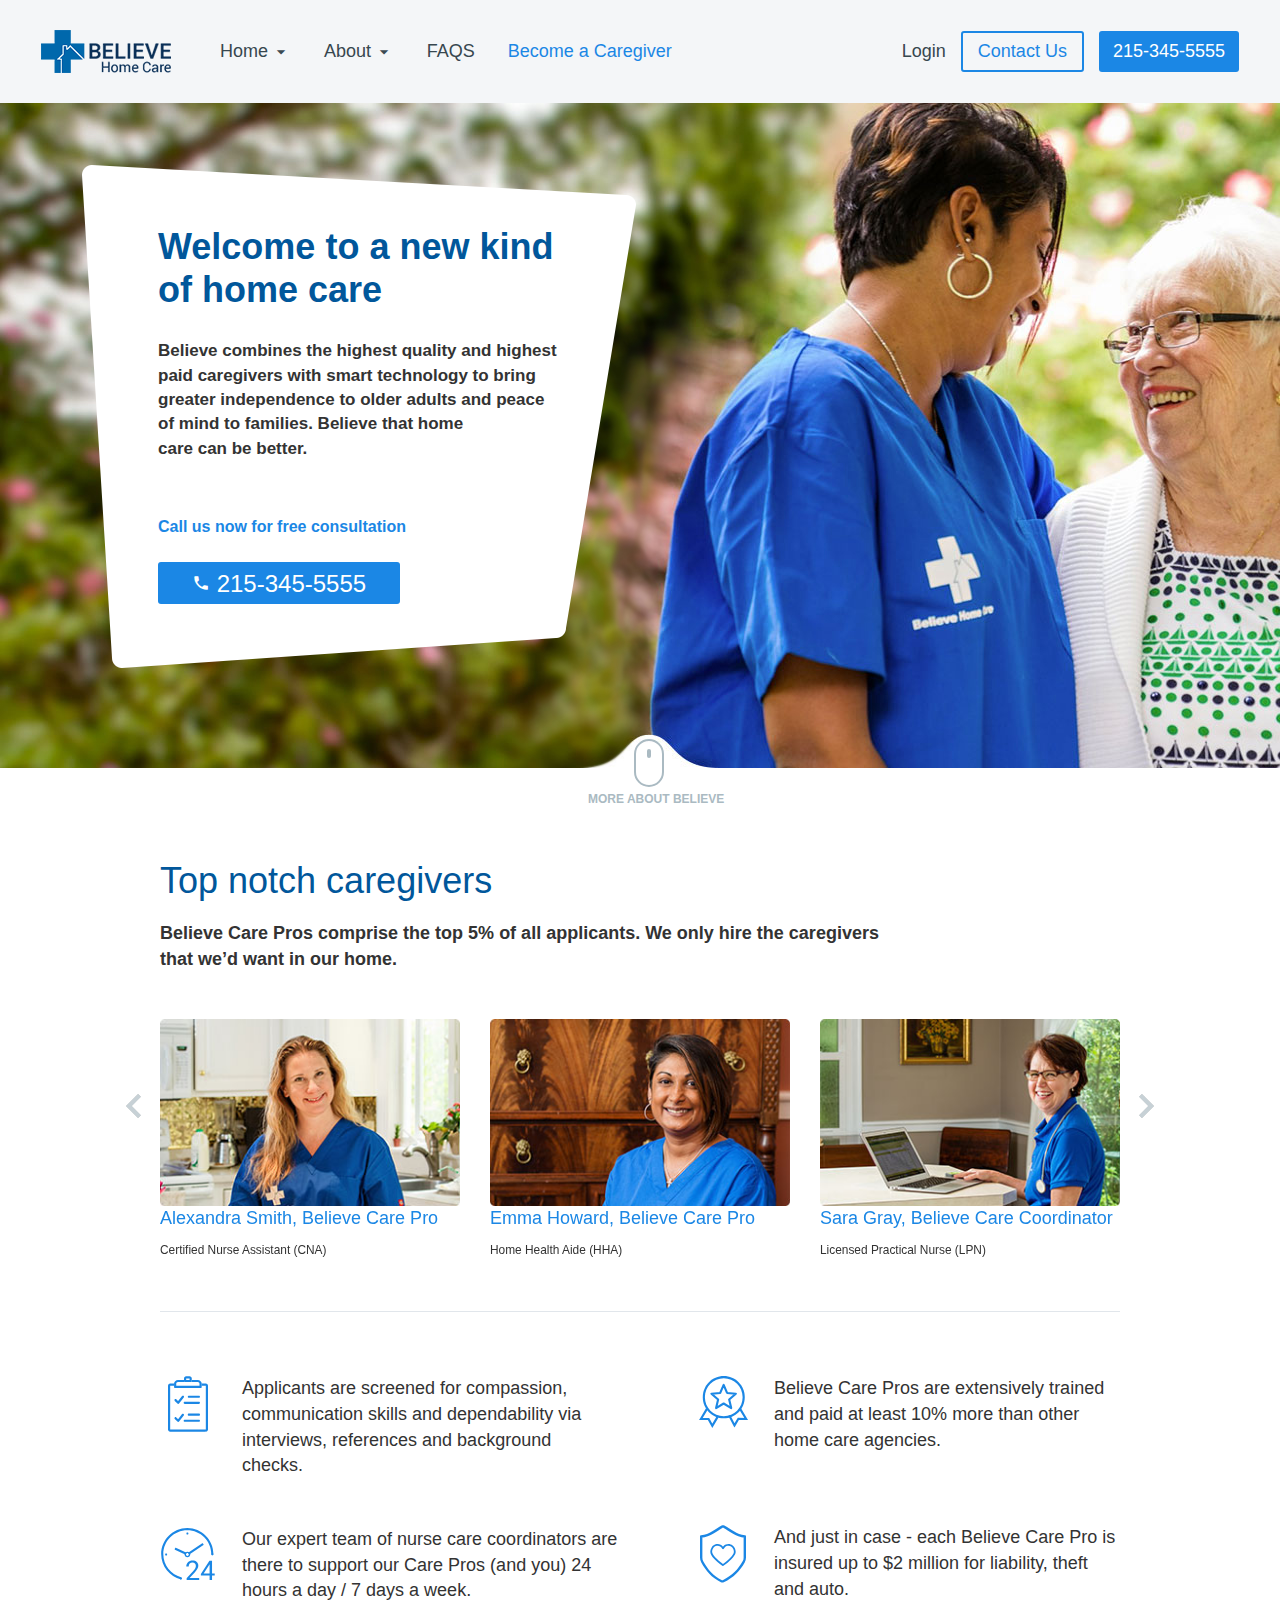
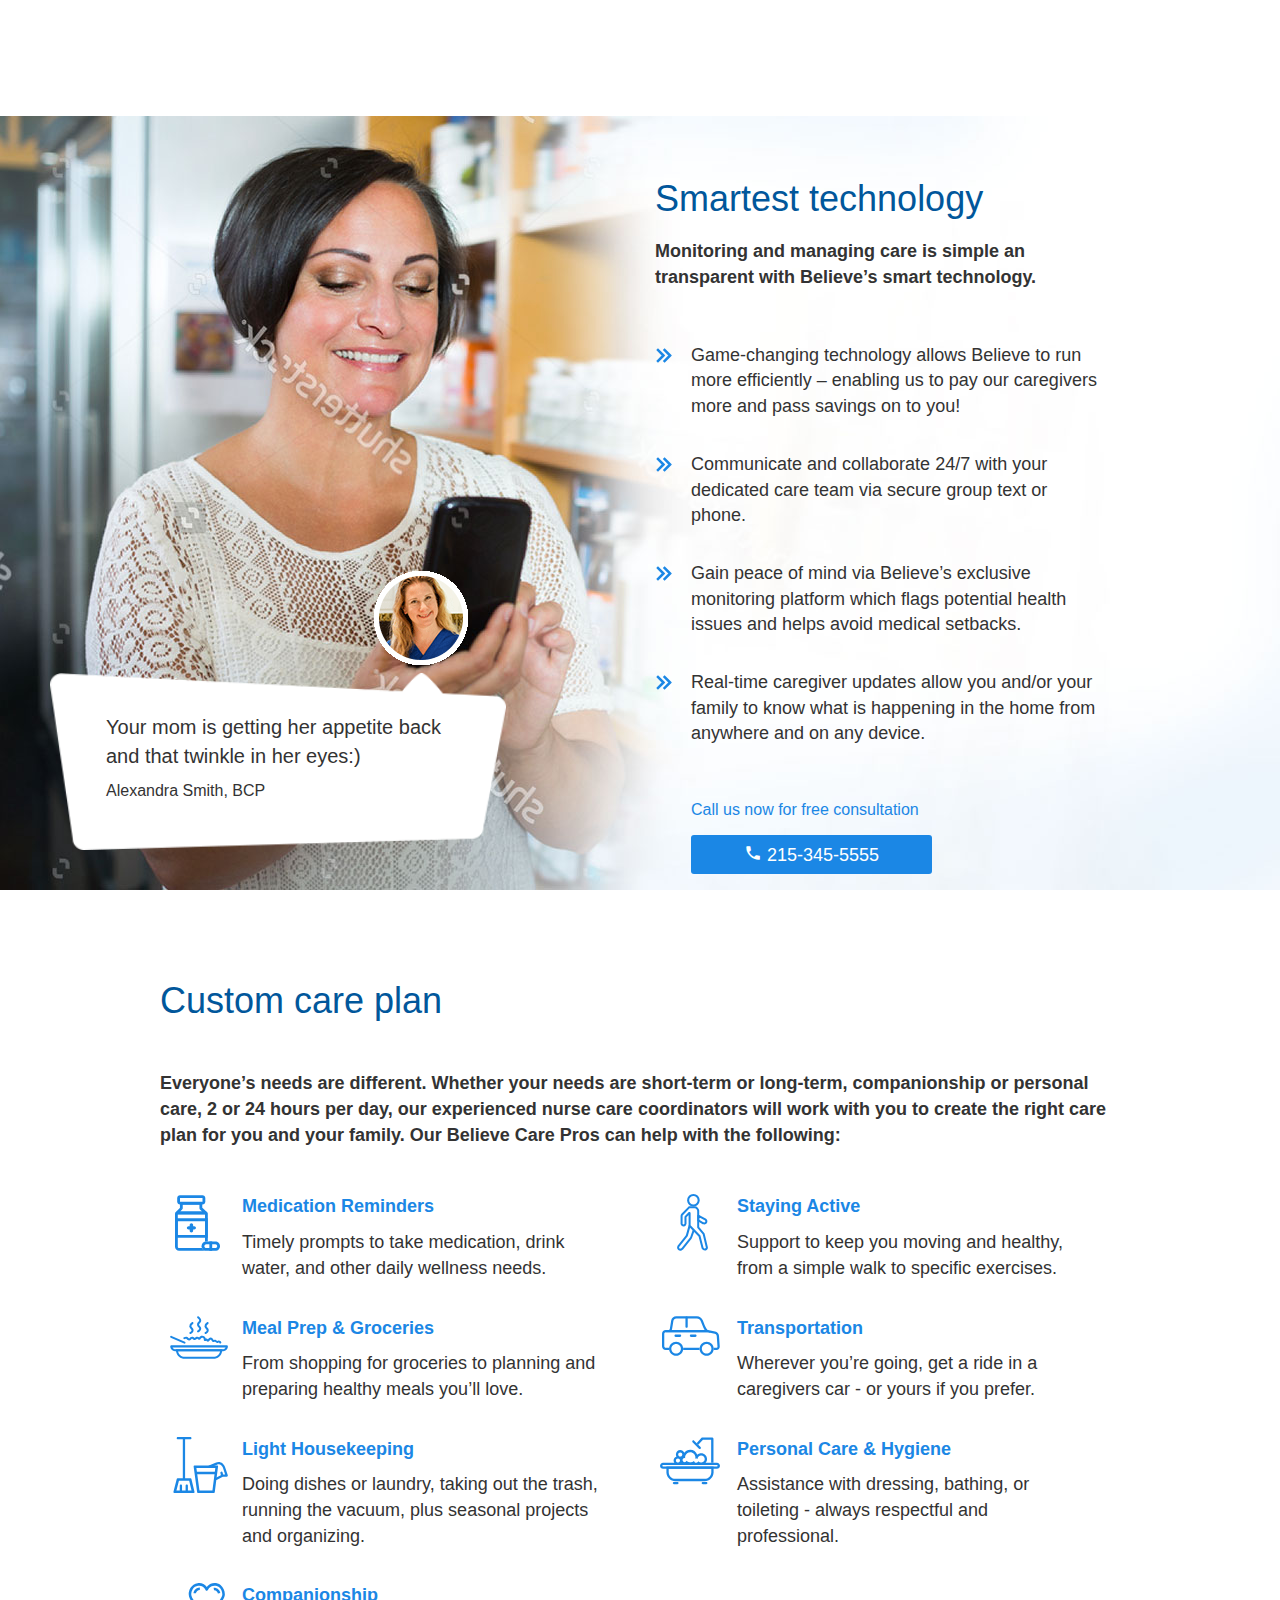
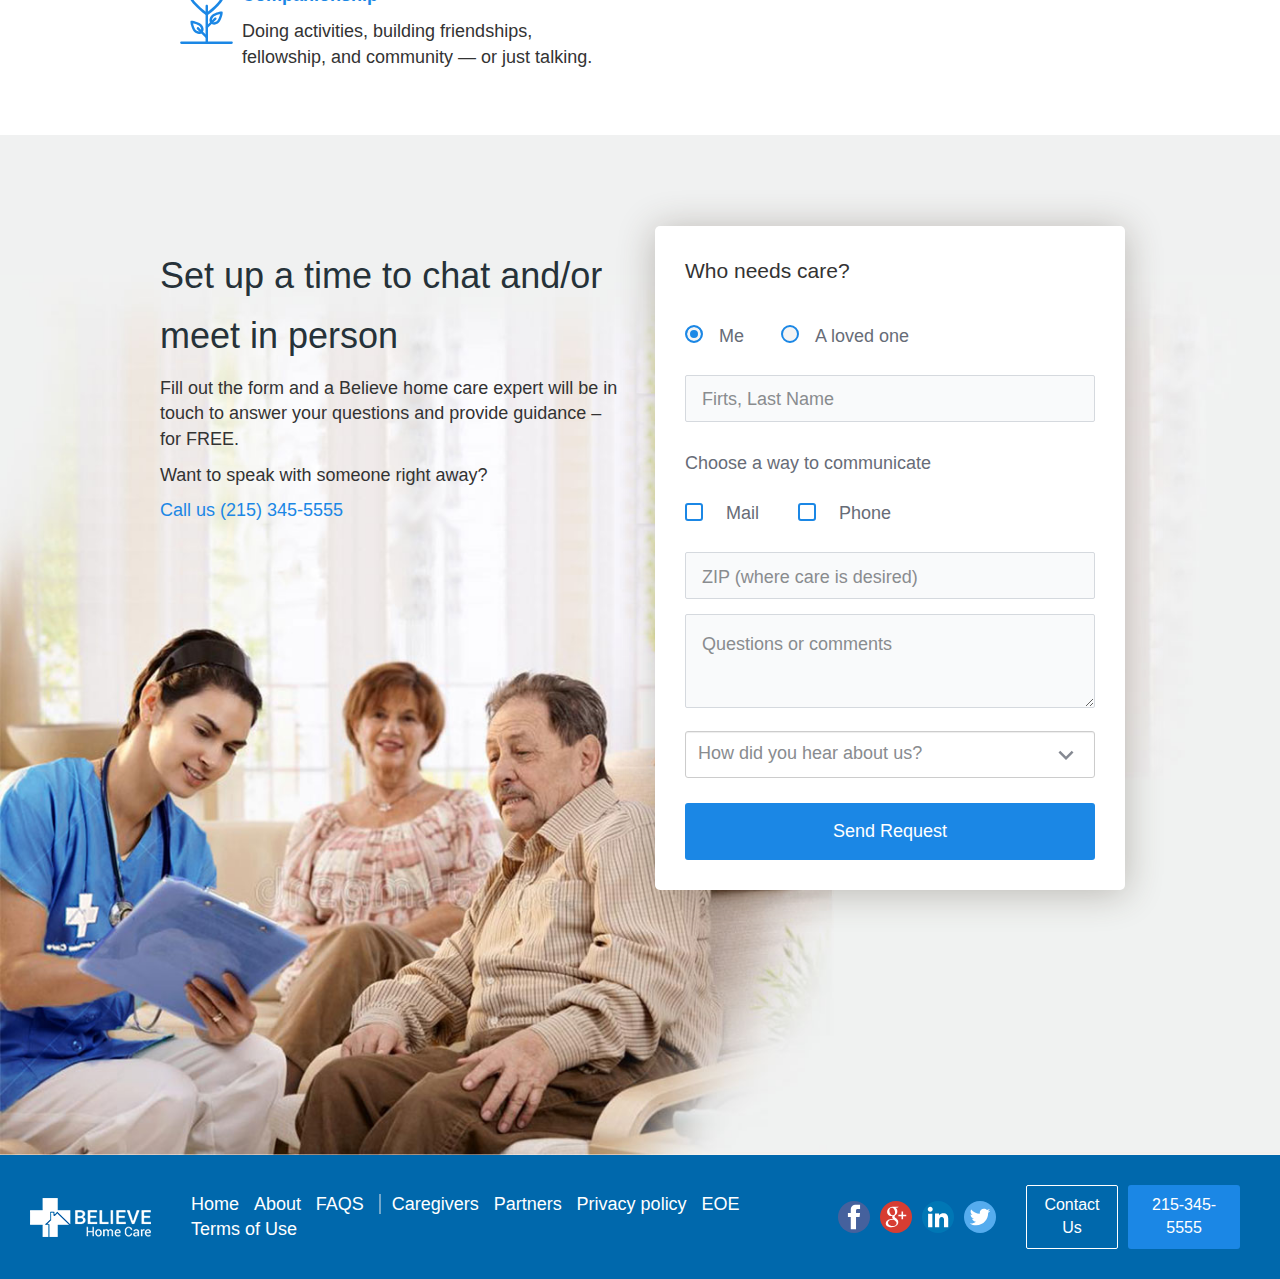
==== commit 890a15a9: "Responsive" ====
--- a/index.html
+++ b/index.html
@@ -35,9 +35,15 @@
 					</div>
 				
 				</li>
-				<li><a href="about-us.html">About</a></li>
+				<li class="dropdown"><a href="about-us.html">About <i class="material-icons">arrow_drop_down</i></a>
+					<div class="dropdown-content">
+						<a href="about-us.html#values">Our Values</a>
+						<a href="about-us.html#team">Leadership Team</a>
+					</div>
+				
+				</li>
 				<li><a href="faq.html">FAQS</a></li>
-				<li><a href="caregivers.html"><a class="caregiver" href="#">Become a Caregiver</a></a></li>
+				<li><a href="caregivers.html"><a class="caregiver" href="caregivers.html">Become a Caregiver</a></a></li>
 			</ul>
 		</div>
 		<div id="mySidenav" class="sidenav">
@@ -49,10 +55,10 @@
 							<a href="#">Login</a>
 						</div>
 						<div class="col-xs-6">
-							<a href="#">Contact Us</a>
+							<a href="contact-us.html">Contact Us</a>
 						</div>
 						<div class="col-xs-12">
-							<a href="#">Become a Caregiver</a>
+							<a href="caregivers.html">Become a Caregiver</a>
 						</div>
 					</div>
 				</div>
@@ -60,17 +66,17 @@
 					<a class="with-drop" href="index.html">Home</a>
 			 		<div class="drop" onclick="myAccFunc()"><i class="material-icons" >arrow_drop_down</i></div>
 				 		<div id="demoAcc" class="hide w3-white w3-card-2">
-							<a href="#" class="accord-link">Caregivers</a>
-				 			<a href="#" class="accord-link">Technology</a>
-				 			<a href="#" class="accord-link">Sevices</a>
+							<a href="#caregivers" class="accord-link">Caregivers</a>
+				 			<a href="#technology" class="accord-link">Technology</a>
+				 			<a href="#sevices" class="accord-link">Sevices</a>
 				 		</div>
 				 </div>
 				 <div class="menu-accord">	
 				 	<a class="with-drop" href="about-us.html">About</a>
 			 		<div class="drop" onclick="myAccFunc1()"><i class="material-icons" >arrow_drop_down</i></div>
 				 		<div id="demoAcc1" class="hide w3-white w3-card-2">
-							<a href="#" class="accord-link">Our Values</a>
-				 			<a href="#" class="accord-link">Leadership Team</a>
+							<a href="#values" class="accord-link">Our Values</a>
+				 			<a href="#team" class="accord-link">Leadership Team</a>
 				 		</div>
 				  </div>
 				<a href="#">FAQ</a>
@@ -84,8 +90,8 @@
 			<span class="burger" onclick="openNav()">&#9776;</span>
 		<div class="login">
 			<a id="login" href="#">Login</a>
-			<a id="contact" class="btn-outline" href="#">Contact Us</a>
-			<a id="header-phone" class="btn-filled" href="#">215-345-5555</a>
+			<a id="contact" class="btn-outline" href="contact-us.html">Contact Us</a>
+			<a id="header-phone" class="btn-filled" href="tel:+1-215-345-5555">215-345-5555</a>
 			
 		</div>
 	</div>
@@ -101,6 +107,8 @@
 			<a href="#" class="btn-filled"><i class="material-icons">phone</i> 215-345-5555</a>
 			</div>
 		</div>
+	<span class='mouse'><span class='mouse__wheel'></span></span>
+	<span class="more">More about Believe</span>
 		</div>
 	</div>
 	
@@ -194,6 +202,7 @@
         </div>
         <a class="left carousel-control" href="#theCarousel" data-slide="prev"><i class="material-icons">navigate_before</i></a>
         <a class="right carousel-control" href="#theCarousel" data-slide="next"><i class="material-icons">navigate_next</i></a>
+        <a name="caregivers"></a>
       </div>
     </div>
   </div>
@@ -230,6 +239,7 @@
 		
 		<div class="fullwide">
 		<div class="container">
+		
 			<div class="col-lg-6 col-xs-12">
 			<div class="message">
 				<p>Your mom is getting her appetite back and that twinkle in her eyes:)</p>
@@ -238,6 +248,7 @@
 			</div>
 			<div class="col-lg-6 col-xs-12">
 			<div class="smt-text">
+			<a name="technology"></a>
 				<h2>Smartest technology</h2>
 				
 				<p class="semibold">
@@ -269,6 +280,7 @@
 			<div class="container">
 				<div class="row">
 					<div class="col-lg-12">
+						<a name="services"></a>
 						<h2>Custom care plan</h2>
 						<p class="semibold">
 							Everyone’s needs are different. Whether your needs are short-term or long-term, companionship or personal care, 2 or 24 hours per day, our experienced nurse care coordinators will work with you to create the right care plan for you and your family. Our Believe Care Pros can help with the following:
@@ -295,7 +307,7 @@
 				
 					</div>
 					<div class="col-lg-6">
-						<div class="with-icon active">
+						<div class="with-icon active-icon">
 							<p class="blue semibold">Staying Active</p>
 							<p>Support to keep you moving and healthy, from a simple walk to specific exercises.</p>
 						</div>
@@ -378,11 +390,11 @@
 		</div>
 		<div class="nav">
 			<ul class="footer-nav">
-				<li><a href="#">Home</a></li>
-				<li><a href="#">About</a></li>
-				<li><a href="#">FAQS</a></li>
-				<li><a class="footer-caregiver" href="#">Caregivers</a></li>
-				<li><a href="#">Partners</a></li>
+				<li><a href="index.html">Home</a></li>
+				<li><a href="about-us.html">About</a></li>
+				<li><a href="faq.html">FAQS</a></li>
+				<li><a class="footer-caregiver" href="caregivers.html">Caregivers</a></li>
+				<li><a href="partners.html">Partners</a></li>
 				<li><a href="#">Privacy policy</a></li>
 				<li><a href="#">EOE</a></li>
 				<li><a href="#">Terms of Use</a></li>
@@ -395,8 +407,8 @@
 			<a href="#"><img src="images/twitter.svg"></a>
 		</div>
 		<div class="footer-contact">
-			<a class="btn-outline" href="#">Contact Us</a>
-			<a class="btn-filled" href="#">215-345-5555</a>
+			<a class="btn-outline" href="contact-us.html">Contact Us</a>
+			<a class="btn-filled" href="tel:+1-215-345-5555">215-345-5555</a>
 		</div>
 	</div>
 	<script src='http://cdnjs.cloudflare.com/ajax/libs/jquery/2.2.2/jquery.min.js'></script><script src='http://maxcdn.bootstrapcdn.com/bootstrap/3.3.6/js/bootstrap.min.js'></script>
--- a/css/style.css
+++ b/css/style.css
@@ -97,7 +97,9 @@
 #mySidenav{
 	display: none;
 }
-
+.burger{
+	display: none;
+}
 
 /* Change the background color of the dropdown button when the dropdown content is shown */
 .dropdown:hover .dropbtn {
@@ -213,6 +215,61 @@
 .welcome-text .small{
 	padding-top: 45px;
 }
+/** Scroll **/
+@keyframes mouse-wheel {
+    0%, 100% {
+        -webkit-transform: scaleY(.4) translateY(0);
+        transform: scaleY(.4) translateY(0);
+    }
+    20% {
+        -webkit-transform: scaleY(1) translateY(0);
+        transform: scaleY(1) translateY(0);
+    }
+    60% {
+        -webkit-transform: scaleY(.4) translateY(12px);
+        transform: scaleY(.4) translateY(12px);
+    }
+}
+.mouse {
+    position: absolute;
+    box-sizing: border-box;
+    left: 50%;
+    margin-top: 71px;
+    width: 30px;
+    margin-left: -6px;
+    height: 48px;
+    border-radius: 15px;
+    border: 2px solid #aabac2;
+    -webkit-transform: translateZ(0);
+    transform: translateZ(0);
+
+}
+.mouse__wheel {
+    position: absolute;
+    left: 50%;
+    top: 8px;
+    margin-left: -2px;
+    width: 4px;
+    height: 9px;
+    background: #aabac2;
+    border-radius: 2px;
+    -webkit-animation: mouse-wheel 1.25s infinite linear;
+    animation: mouse-wheel 1.25s infinite linear;
+    -webkit-transform-origin: 50% 0%;
+    transform-origin: 50% 0%;
+}
+.more{
+	position: absolute;
+	left: 50%;
+	margin-top: 123px;
+	margin-left: -52px;
+	color: #aabac2;
+	font-size: 12px;
+	font-weight: 600;
+	text-transform: uppercase;
+}
+/** scroll end **/
+
 .main-content h2{
 	font-size: 36px;
 	font-family: "Open Sans", sans-serif;
@@ -328,6 +385,7 @@
 .carousel-inner .small p{
 	margin-bottom: 9px;
 }
+/** carousel end **/
 .icons-set{
 	margin-bottom: 42px;
 }
@@ -516,7 +574,7 @@
 	width: 53px;
 	height: 61px;
 }
-.active:before{
+.active-icon:before{
 	position: absolute;
 	content: '';
 	left: 35px;
@@ -797,6 +855,7 @@
 	color: #0068ac;
     max-width: 500px;
     padding-left: 58px;
+	padding-right: 10px;
 	line-height: 1.6;
 }
 .about-main-content h2{
@@ -812,7 +871,6 @@
 .values h4{
 	font-size: 20px;
 	font-weight: 400;
-	color: #263239;
 	margin-bottom: 13px;
 }
 .values p{
@@ -894,7 +952,7 @@
 
 /**** FAQ ****/
 .faq-banner{
-	background: #f4f6f8 url(../images/faq-banner.jpg) center top no-repeat;
+	background: url(../images/faq-banner.jpg) center top no-repeat;
 	background-size: contain;
 	width: 100%;
 	min-height: 704px;
@@ -1436,8 +1494,25 @@
 	padding: 9px;
 	font-size: 16px;
 }
+
+
+
+
+
+
+
+
+
+
+
+
+
+
+
+
 /**** MEDIA SCREENS ****/
-@media only screen and (max-width:420px){
+@media only screen and (max-width:736px){
+	
 .blue-bg{
 	position: fixed;
 	z-index: 9999;
@@ -1445,7 +1520,7 @@
 .header{
 	/*position: fixed;*/
 	margin: 0 20px;
-	padding: 20px 0;
+	padding: 14px 0;
 	
 	background-color: 
 	}
@@ -1473,7 +1548,7 @@
 }
 .login a{
 	font-size: 16px;
-	padding: 13px;
+	padding: 9px 12px;
 }
 /*** mobile menu ***/
 
@@ -1525,7 +1600,9 @@
 	display: inline-block;
 	
 }
+	
 span.burger{
+	display: inline-block;
 	color: #1b87e5;
 	font-size: 34px;
 	cursor: pointer;
@@ -1587,20 +1664,28 @@
 	
 /*** end mobile menu ***/
 	
+/**** MOBILE HOME ****/
+.banner{
+	min-height: 639px;
+	margin-bottom: 20px;
+	}	
 .welcome-text{
 	background: url(../images/mob-banner-text-bg.png) center center no-repeat;
 	width: 335px;
 	height: 426px;
+	margin-top: 86px;
 	margin-left: auto;
 	margin-right: auto;
 	}	
 .welcome-text h1{
 	font-size: 24px;
 	padding: 50px 33px 0 33px;
-	margin-bottom: 20px;
+	margin-bottom: 14px;
+	
 	}
 .welcome-text p{
-	font-size: 16px;	
+	font-size: 16px;
+	line-height: 1.2;
 	padding: 0 33px;
 	margin-bottom: 20px;
 	}	
@@ -1613,7 +1698,14 @@
 	}
 .welcome-text a.btn-filled{
 	font-size: 22px;
+	padding: 7.5px 45px;
 	margin-left: 33px;
+	}
+.mouse{
+	margin-top: 36px;	
+	}
+.more{
+	margin-top: 85px;
 	}
 .top-text{
 	padding: 0 20px;	
@@ -1625,19 +1717,61 @@
 	font-size: 16px;
 	}
 	
+.carousel{
+	padding: 0 20px;	
+	}
+	
+.carousel .item .col-xs-12:nth-last-child(-n+2) {
+      display: none;
+   }
+.right .material-icons {
+	position: absolute;
+    top: 27%;
+    right: -1px;
+    color: #8fa4ae;
+    font-size: 48px;
+}
+.left .material-icons {
+	position: absolute;
+    top: 27%;
+    left: -1px;
+    color: #8fa4ae;
+    font-size: 48px;
+}
+.slide img{
+	width: 335px;
+	margin-left: auto;
+	margin-right: auto;
+	}
 	
 .icons-set {
+	background: #fff;
+	margin-bottom: 20px;
 	padding: 0 20px;
-	background: #fff;
-	}
+	
+	}
+.icons-set .container {
+    padding-top: 45px;
+	}
+.icons-set .with-icon {
+    padding-left: 75px;
+	line-height: 1.35;
+}
+.with-icon.clipboard {
+    margin-bottom: 17px;
+}
+
+
 .with-icon.medal{
-	padding-left: 82px;	
+	padding-left: 75px;
+	margin-bottom: 40px;
 	}
 .with-icon.medal:before{
 	left:16px;	
 	}
 .with-icon.shield{
-	padding-left: 82px;	
+	padding-left: 75px;
+	margin-bottom: 0;
 	}
 .with-icon.shield:before{
 	left:16px;	
@@ -1645,6 +1779,7 @@
 .fullwide {
 	background: #f0f5f9;
 	height: auto;
+	margin-bottom: 27px;
 	}
 .fullwide .container{
 	display: flex;
@@ -1665,45 +1800,71 @@
 	background:url(../images/message-bg-mobile.png)	center center no-repeat;
 	background-size: contain;
 	width: 335px;
-	height: auto;
-	margin-left: auto;
-	padding: 39px 30px 30px 34px;
+	height: 163px;
+	margin-top: 525px;
+	margin-left: 4px;
+	padding: 29px 30px 30px 40px;
 	margin-bottom: 70px;
 	}
 .message:before{
-	bottom: 252px;
+	bottom: 242px;
 	right: 25px;
 
+
 	}
 .message p{
 	font-size: 16px;
 	}
 .message p:first-child{
-	font-size: 16px;
-	}
+	font-size: 18px;
+	}
+
 .fullwide h2{
-	font-size: 24px;	
+	font-size: 24px;
+	margin-bottom: 7px;	
+	}
+.fullwide .semibold{
+	margin-bottom: 7px;	
 	}
 .fullwide p{
 	font-size: 16px;	
 	}
+.fullwide .with-arrows{
+	font-size: 18px;
+	margin-bottom: 7px;	
+	}
+.fullwide .with-arrows.last {
+    margin-bottom: 29px;
+	}
 .custom-care{
 	margin-top: 50px;
+	margin-bottom: 40px;
 	padding: 0 20px;
 	}
+.custom-care .col-lg-12 {
+    margin-bottom: 23px;
+}
 .custom-care h2{
 	font-size: 24px;
 	margin-top: 0;
 	margin-bottom: 15px;
 	}
 .custom-care .semibold{
-	font-size: 16px;	
+	font-size: 16px;
+	line-height: 1.35;
 	}
 .custom-care .with-icon{
-	font-size: 16px;	
-	}
+	font-size: 16px;
+	margin-bottom: 17px;
+	line-height: 1.3;
+	}
+.custom-care .with-icon .blue{
+	font-size: 18px;
+	margin-bottom: 4px;
+	}
+
 .contact-form{
-	padding:  50px 20px;
+	padding:40px 20px 50px 20px;
 	background: url(../images/contact-section-bg-mob.jpg) center center no-repeat;
 	background-size: cover;
 	
@@ -1713,16 +1874,32 @@
 	}
 .contact-form h2{
 	font-size: 24px;
+	line-height: 1.35;
+	margin-top: 0;
+	margin-bottom: 17px;
 	}
 .contact-form p{
-	font-size: 16px;	
+	font-size: 18px;	
 	}
 .contact-form .blue{
-	font-size: 16px;
+	font-size: 18px;
 	}
 #home{
 	width: 335px;	
 	}
+.radio {
+    margin: 24px 0 16px 0;
+}
+.form-row.name {
+    margin-bottom: 20px;
+}
+#choose {
+    margin-bottom: 14px;
+}
+.form-row.form-checkbox {
+    margin-bottom: 10px;
+}
+
 #home select{
 	-moz-appearance: toolbarbutton-dropdown;	
 	}
@@ -1745,8 +1922,1116 @@
 .footer-contact a{
 	width: 50%;
 	}
-}
-@media only screen and(min-width: 1200px){
+	
+/**** MOBILE HOME END ****/
+.about-banner{
+	background: url(../images/about-banner.jpg) -728px no-repeat;
+	height: 531px;
+	margin-bottom: 44px;
+	}	
+	
+.about-banner-text{
+	background: url(../images/about-banner-text-bg-mob.png) center center no-repeat;
+	background-size: cover;
+	width: 335px;
+	height: 304px;
+	margin-top: 96px;
+	margin-left: auto;
+	margin-right: auto;
+	
+	}
+.about-banner-text h1{
+	font-size: 24px;
+	margin-bottom: 14px;
+	padding: 53px 0 0 41px;
+	}
+.about-banner-text p{
+	font-size: 16px;
+	line-height: 1.35;
+	padding: 0 30px 0 41px;
+	
+	}
+.about-main-content{
+	padding: 0 20px;	
+	}
+.about-main-content h2{
+	font-size: 24px;
+	text-align: left;
+	margin-top: 0;
+	margin-bottom: 28px;
+	}
+.values .col-lg-4 img{
+	width: 335px;	
+	}
+.values h4{
+	font-size: 18px;
+	}
+.values p{
+	font-size: 16px;
+	margin-bottom: 24px;
+	}
+.values .col-xs-12:last-child{
+	margin-bottom: 16px;	
+	}
+.values h3{
+	display: inline-block;
+	margin-top: 16px;
+	margin-bottom: 36px;
+	}
+.leadership{
+	margin-bottom: 11px;
+	}
+.leadership .row{
+	display: flex;
+	flex-wrap: wrap;
+	}
+.leadership .row .col-lg-8{
+	order: 2;
+	}
+.leadership .row .col-lg-4{
+	order: 1
+		;
+	}
+img#scott, #terry img{
+	margin-top: 0;
+	margin-left: auto;
+	margin-right: auto;
+	}
+.leadership h3{
+	margin-bottom: 7px;
+	margin-top: 25px;
+	
+	}
+.leadership span{
+	display: block;
+	margin-bottom: 13px;
+	}
+#terry h3{
+	padding-left: 0;
+	margin-bottom: 7px;
+	}
+.above-footer{
+	padding: 26px 20px 46px 20px;
+	margin: 0 -20px;
+	
+	}
+/**** MOBILE ABOUT US ****/
+	
+/**** MOBILE FAQ ****/
+.faq-banner{
+	background: none;
+	padding-top: 0;
+	}
+.faq-banner h1{
+	font-size: 32px;
+	text-align: center;
+	background: url(../images/faq-banner-mob.jpg) center center no-repeat;
+	background-size: contain;
+	margin-top: 76px;
+	margin-bottom: 0;
+	padding: 62px 20px 76px 20px;
+	}
+.faq{
+	padding-top: 13px;
+	padding-bottom: 0;
+	margin-bottom: 34px;
+	box-shadow: none;
+	}
+.faq p{
+	font-size: 16px;	
+	}
+.faq label{
+	font-size: 18px;
+	padding: 10px 19px 14px 56px;
+	line-height: 1.3;
+	}
+.faq input:checked ~ .tab-content {
+    max-height: 132em;
+}
+#bg-checks {
+    margin-left: -15px;
+}
+/**** MOBILE FAQ END ****/
+	
+
+/**** MOBILE CAREGIVERS END ****/
+	
+.caregivers-banner{
+	background: #2279af url(../images/caregivers-banner.jpg) -260px bottom no-repeat;
+	padding-top: 108px;
+	padding-bottom: 31px;
+	}
+.caregivers-banner .container{
+	padding: 0 20px;	
+	}
+.caregivers-banner .container .col-lg-12{
+	padding: 0 15px;	
+	}
+
+.caregivers-banner h1{
+	font-size: 24px;
+	margin-bottom: 20px;
+	}
+.caregivers-banner p{
+	font-size: 16px;	
+	}
+.main-caregivers{
+	padding: 48px 20px 38px 20px;
+	}
+.gift:before{
+	left: 17px;
+	}
+.people:before{
+	left: 16px;
+	}
+.rocket:before{
+	left: 10px;
+	}
+.caregiver-icons p:nth-child(even) {
+    margin-bottom: 28px;
+}
+#caregivers{
+	width: 335px;
+	padding: 30px 30px 11px 30px;
+	margin-left: auto;
+	margin-right: auto;
+	}
+.form-row.half {
+    width: 130px;
+}
+.after-form-text p{
+	margin-bottom: 0 !important;
+	line-height: 1.3;
+	}
+
+.question{
+	margin-top: 34px;	
+	}
+.question p {
+    padding-left: 108px;
+}
+
+.question:before{
+	width: 60px;
+	height: 63px;
+	margin-top: 5px;
+	margin-left: 22px;
+	}
+.requirements{
+	padding: 59px 20px 0 20px;
+	}
+.requirements .col-lg-12{
+	padding: 0 15px;
+	}
+.requirements h2{
+	font-size: 24px;
+	margin-bottom: 21px;
+	}
+.requirements p.semibold {
+    margin-bottom: 11px;
+}
+.requirements .list-with-arrows {
+    margin-bottom: 32px;
+}
+.requirements .list-with-arrows p {
+	font-size: 18px;
+    margin: 0 0 9px 0px;
+	line-height: 1.35;
+}
+p.warning {
+    margin-bottom: 49px;
+}
+/**** MOBILE CAREGIVERS END ****/
+
+/**** MOBILE PARTNERS ****/
+.partners-banner{
+	margin-bottom: 48px;
+	padding: 124px 20px 33px 20px;
+	}
+
+.partners-banner h1{
+	font-size: 24px;
+	font-weight: 400;
+	margin-bottom: 20px;
+	}
+.partners-banner p{
+	font-weight: 400;	
+	}
+	
+.partners-main{
+	padding: 0 20px;	
+	}
+.partners-main img{
+	width: 335px;
+	margin-left: auto;
+	margin-right: auto;
+	}
+.clock-phone {
+    margin-top: 14px;
+    margin-left: 4px;
+}
+.partners-main .row {
+    padding: 40px 0 34px 0;
+	}
+.partners-main .row:first-child {
+    padding: 0 0 38px 0;
+	}
+.partners-main .row:first-child img{
+	margin-bottom: 37px;
+	}
+#row-flex{
+	display: flex;
+	flex-wrap: wrap;
+	}
+#row-flex .col-lg-5 {
+	order: 1;
+	}
+	
+#row-flex .col-lg-7 {
+	order: 2;
+	}
+
+.partners-main .row:nth-child(2) img{
+	margin-left: auto;
+	margin-bottom: 13px;
+	}
+.partners-main .row:last-child{
+	padding: 52px 0 35px 0;	
+	}
+.partners-main .row:last-child img{
+	margin-bottom: 12px;	
+	}
+.partners-main .row:last-child .clock-phone{
+	display: none;
+	}
+.partners-icon-block{
+	padding: 38px 20px 23px 20px;
+	}
+.partners-icon-block .with-icon{
+	padding-left: 98px;	
+	}
+.partners-icon-block p.with-icon:nth-child(even){
+	line-height: 1.5;
+	margin-bottom: 22px;
+	}
+.home:before{
+	margin-left: -97px;	
+	}
+
+	
+	
+.contact-banner{
+	padding: 129px 20px 56px 20px;	
+	}
+.contact-banner h1{
+	font-size: 24px;
+	font-weight: 400;
+	text-align: center;
+	}
+.contact-form.contact {
+    padding: 43px 20px 32px 20px;
+}
+.contact h2{
+	margin-bottom: 14px;
+	line-height: 1.25;
+	}
+.contact p{
+	margin-bottom: 11px;
+	line-height: 1.37;
+	}
+.contact .col-lg-12 {
+    margin-bottom: 12px;
+}
+.contact .col-lg-6 {
+    margin-bottom: 62px;
+}
+.contact .btn-filled {
+    padding: 11px 119px;
+}
+#contact-us{
+	width: 335px;
+	margin-left: auto;
+	margin-right: auto;
+	}
+#contact-us .form-row p{
+	font-size: 24px;
+	}
+#contact-us .after-form-text p{
+	font-size: 16px;
+	text-align: left;
+	}
+.contact .col-lg-6:last-child {
+    margin-bottom: 0px;
+}
+
+}
+
+
+
+
+
+
+
+
+@media only screen and (max-width:420px){
+	
+.blue-bg{
+	position: fixed;
+	z-index: 9999;
+	}
+.header{
+	margin: 0 20px;
+	padding: 14px 0;
+	
+	background-color: 
+	}
+.nav{
+	display: none;
+	}
+#login{
+	display: none;
+	}
+#contact{
+	display: none;
+	}
+.burger{
+	order: 1;
+	}
+.logo{
+	order: 2;
+	margin-left: 29px;
+	margin-right: 27px;
+	width: 122px;
+	}
+.login {
+    order: 3;
+	margin-right: 20px;
+}
+.login a{
+	font-size: 16px;
+	padding: 9px 12px;
+}
+/*** mobile menu ***/
+
+.sidenav {
+    height: 100%; 
+    width: 0; 
+    position: fixed; 
+    z-index: 1; 
+    top: 0;
+    left: 0;
+    background-color: #1b87e5; 
+    overflow-x: hidden;
+    padding-top: 20px;
+    transition: 0.1s; 
+}
+
+
+.sidenav a {
+    padding: 18px 8px 18px 20px;
+    text-decoration: none;
+    font-size: 16px;
+    color: #fff;
+    display: block;
+    transition: 0.3s
+}
+
+
+.sidenav a:hover, .offcanvas a:focus{
+    color: #f1f1f1;
+}
+
+
+.sidenav .closebtn {
+    position: absolute;
+    top: 0;
+    right: 25px;
+    font-size: 36px;
+    margin-left: 50px;
+}
+
+
+#main {
+    transition: margin-left .5s;
+    padding: 20px;
+}
+
+/* On smaller screens, where height is less than 450px, change the style of the sidenav (less padding and a smaller font size) */
+#mySidenav{
+	display: inline-block;
+	
+}
+	
+span.burger{
+	display: inline-block;
+	color: #1b87e5;
+	font-size: 34px;
+	cursor: pointer;
+	}
+.sidenav img{
+	padding-left: 20px;
+	margin-bottom: 30px;
+	}
+.mob-buttons{
+	padding: 0 20px;	
+	}
+.mob-buttons a{
+	width: 100%;
+	padding: 10px 0;
+	margin-bottom: 15px;
+	text-align: center;
+	border: 1px solid #fff;
+	border-radius: 2px;
+	color: #FFF;
+	font-size: 16px;
+	}
+.mob-buttons a:hover{
+	background: #fff;
+	color: #1b87e5;
+	transition: 0.3s;
+	}
+.menu-accord{
+	display: flex;
+	flex-wrap: wrap;
+	flex-basis: 280px;
+	}
+a.with-drop{
+	display: inline-block;
+	min-width: 140px;	
+	}
+.drop{
+	display: inline-block;
+	width: 140px;
+	padding: 18px 8px 18px 20px;
+	cursor: pointer;
+	float: right;
+	color: #fff;
+	}
+.drop i{
+	float: right;
+	padding-right: 7px;
+	}
+.accord-link{
+	background: #1878cc;
+	width: 280px;
+	display: block !important;
+	}
+.hide{
+	display: none;
+	}
+.show{
+	display: block;
+	}
+	
+/*** end mobile menu ***/
+	
+/**** MOBILE HOME ****/
+.banner{
+	background: url(../images/banner-mob.jpg)center center no-repeat;
+	background-size: cover;
+	width: 100%;
+	
+	min-height: 639px;
+	margin-bottom: 20px;
+	padding-top: 76px;
+	}	
+.welcome-text{
+	background: url(../images/mob-banner-text-bg.png) center center no-repeat;
+	width: 335px;
+	height: 426px;
+	margin-top: 86px;
+	margin-left: auto;
+	margin-right: auto;
+	}	
+.welcome-text h1{
+	font-size: 24px;
+	padding: 50px 33px 0 33px;
+	margin-bottom: 14px;
+	
+	}
+.welcome-text p{
+	font-size: 16px;
+	line-height: 1.2;
+	padding: 0 33px;
+	margin-bottom: 20px;
+	}	
+.welcome-text .small{
+	padding-top: 0;
+	margin-bottom: 21px;
+	}
+.welcome-text .small p{
+	padding-top: 0;
+	}
+.welcome-text a.btn-filled{
+	font-size: 22px;
+	padding: 7.5px 45px;
+	margin-left: 33px;
+	}
+.mouse{
+	display: none;	
+	}
+.more{
+	display: none;
+	}
+.top-text{
+	padding: 0 20px;	
+	}
+.top-text h2{
+	font-size: 24px;
+	}
+.top-text p{
+	font-size: 16px;
+	}
+	
+.carousel{
+	padding: 0 20px;	
+	}
+	
+.carousel .item .col-xs-12:nth-last-child(-n+2) {
+      display: none;
+   }
+.right .material-icons {
+	position: absolute;
+    top: 27%;
+    right: -1px;
+    color: #8fa4ae;
+    font-size: 48px;
+}
+.left .material-icons {
+	position: absolute;
+    top: 27%;
+    left: -1px;
+    color: #8fa4ae;
+    font-size: 48px;
+}
+.slide img{
+	width: 335px;
+	margin-left: auto;
+	margin-right: auto;
+	}
+	
+.icons-set {
+	background: #fff;
+	margin-bottom: 20px;
+	padding: 0 20px;
+	
+	}
+.icons-set .container {
+    padding-top: 45px;
+	}
+.icons-set .with-icon {
+    padding-left: 75px;
+	line-height: 1.35;
+}
+.with-icon.clipboard {
+    margin-bottom: 17px;
+}
+
+
+.with-icon.medal{
+	padding-left: 75px;
+	margin-bottom: 40px;
+	}
+.with-icon.medal:before{
+	left:16px;	
+	}
+.with-icon.shield{
+	padding-left: 75px;
+	margin-bottom: 0;
+	}
+.with-icon.shield:before{
+	left:16px;	
+	}
+.fullwide {
+	background: #f0f5f9;
+	height: auto;
+	margin-bottom: 27px;
+	}
+.fullwide .container{
+	display: flex;
+	flex-wrap: wrap;
+	}
+.fullwide .container .col-xs-12:first-child{
+	order: 2;
+	background: url(../images/smartest-technology-banner-mob.jpg) left center no-repeat;
+	background-size: cover;
+	}
+.fullwide .container .col-xs-12:last-child{
+	order: 1;
+	margin-bottom: 30px;
+	padding: 0 20px;
+	
+	}
+div.message{
+	background:url(../images/message-bg-mobile.png)	center center no-repeat;
+	background-size: contain;
+	width: 335px;
+	height: 163px;
+	margin-top: 525px;
+	margin-left: 4px;
+	padding: 29px 30px 30px 40px;
+	margin-bottom: 70px;
+	}
+.message:before{
+	bottom: 242px;
+	right: 25px;
+
+
+	}
+.message p{
+	font-size: 16px;
+	}
+.message p:first-child{
+	font-size: 18px;
+	}
+
+.fullwide h2{
+	font-size: 24px;
+	margin-bottom: 7px;	
+	}
+.fullwide .semibold{
+	margin-bottom: 7px;	
+	}
+.fullwide p{
+	font-size: 16px;	
+	}
+.fullwide .with-arrows{
+	font-size: 18px;
+	margin-bottom: 7px;	
+	}
+.fullwide .with-arrows.last {
+    margin-bottom: 29px;
+	}
+.custom-care{
+	margin-top: 50px;
+	margin-bottom: 40px;
+	padding: 0 20px;
+	}
+.custom-care .col-lg-12 {
+    margin-bottom: 23px;
+}
+.custom-care h2{
+	font-size: 24px;
+	margin-top: 0;
+	margin-bottom: 15px;
+	}
+.custom-care .semibold{
+	font-size: 16px;
+	line-height: 1.35;
+	}
+.custom-care .with-icon{
+	font-size: 16px;
+	margin-bottom: 17px;
+	line-height: 1.3;
+	}
+.custom-care .with-icon .blue{
+	font-size: 18px;
+	margin-bottom: 4px;
+	}
+
+.contact-form{
+	padding:40px 20px 50px 20px;
+	background: url(../images/contact-section-bg-mob.jpg) center center no-repeat;
+	background-size: cover;
+	
+	}
+.contact-form .col-lg-6{
+	margin-bottom: 46px;
+	}
+.contact-form h2{
+	font-size: 24px;
+	line-height: 1.35;
+	margin-top: 0;
+	margin-bottom: 17px;
+	}
+.contact-form p{
+	font-size: 18px;	
+	}
+.contact-form .blue{
+	font-size: 18px;
+	}
+#home{
+	width: 335px;	
+	}
+.radio {
+    margin: 24px 0 16px 0;
+}
+.form-row.name {
+    margin-bottom: 20px;
+}
+#choose {
+    margin-bottom: 14px;
+}
+.form-row.form-checkbox {
+    margin-bottom: 10px;
+}
+
+#home select{
+	-moz-appearance: toolbarbutton-dropdown;	
+	}
+.footer{
+	flex-wrap: wrap;
+	padding: 0 20xp;
+	justify-content: space-between;
+	}
+.footer-nav{
+	display: none;
+	}
+.social{
+	margin-right: 0;	
+	}
+.footer-contact{
+	width: 100%;
+	justify-content:space-between;
+	margin-top: 27px;
+	}
+.footer-contact a{
+	width: 50%;
+	}
+	
+/**** MOBILE HOME END ****/
+.about-banner{
+	background: url(../images/about-banner.jpg) -728px no-repeat;
+	height: 531px;
+	margin-bottom: 44px;
+	}	
+	
+.about-banner-text{
+	background: url(../images/about-banner-text-bg-mob.png) center center no-repeat;
+	background-size: cover;
+	width: 335px;
+	height: 304px;
+	margin-top: 96px;
+	margin-left: auto;
+	margin-right: auto;
+	
+	}
+.about-banner-text h1{
+	font-size: 24px;
+	margin-bottom: 14px;
+	padding: 53px 0 0 41px;
+	}
+.about-banner-text p{
+	font-size: 16px;
+	line-height: 1.35;
+	padding: 0 30px 0 41px;
+	
+	}
+.about-main-content{
+	padding: 0 20px;	
+	}
+.about-main-content h2{
+	font-size: 24px;
+	text-align: left;
+	margin-top: 0;
+	margin-bottom: 28px;
+	}
+.values .col-lg-4 img{
+	width: 335px;	
+	}
+.values h4{
+	font-size: 18px;
+	}
+.values p{
+	font-size: 16px;
+	margin-bottom: 24px;
+	}
+.values .col-xs-12:last-child{
+	margin-bottom: 16px;	
+	}
+.values h3{
+	display: inline-block;
+	margin-top: 16px;
+	margin-bottom: 36px;
+	}
+.leadership{
+	margin-bottom: 11px;
+	}
+.leadership .row{
+	display: flex;
+	flex-wrap: wrap;
+	}
+.leadership .row .col-lg-8{
+	order: 2;
+	}
+.leadership .row .col-lg-4{
+	order: 1
+		;
+	}
+img#scott, #terry img{
+	margin-top: 0;
+	margin-left: auto;
+	margin-right: auto;
+	}
+.leadership h3{
+	margin-bottom: 7px;
+	margin-top: 25px;
+	
+	}
+.leadership span{
+	display: block;
+	margin-bottom: 13px;
+	}
+#terry h3{
+	padding-left: 0;
+	margin-bottom: 7px;
+	}
+.above-footer{
+	padding: 26px 20px 46px 20px;
+	margin: 0 -20px;
+	
+	}
+/**** MOBILE ABOUT US ****/
+	
+/**** MOBILE FAQ ****/
+.faq-banner{
+	background: none;
+	padding-top: 0;
+	}
+.faq-banner h1{
+	font-size: 32px;
+	text-align: center;
+	background: url(../images/faq-banner-mob.jpg) center center no-repeat;
+	background-size: contain;
+	margin-top: 76px;
+	margin-bottom: 0;
+	padding: 62px 20px 76px 20px;
+	}
+.faq{
+	padding-top: 13px;
+	padding-bottom: 0;
+	margin-bottom: 34px;
+	box-shadow: none;
+	}
+.faq p{
+	font-size: 16px;	
+	}
+.faq label{
+	font-size: 18px;
+	padding: 10px 19px 14px 56px;
+	line-height: 1.3;
+	}
+.faq input:checked ~ .tab-content {
+    max-height: 132em;
+}
+#bg-checks {
+    margin-left: -15px;
+}
+/**** MOBILE FAQ END ****/
+	
+
+/**** MOBILE CAREGIVERS END ****/
+	
+.caregivers-banner{
+	background: #2279af url(../images/caregivers-banner.jpg) -260px bottom no-repeat;
+	padding-top: 108px;
+	padding-bottom: 31px;
+	}
+.caregivers-banner .container{
+	padding: 0 20px;	
+	}
+.caregivers-banner .container .col-lg-12{
+	padding: 0 15px;	
+	}
+
+.caregivers-banner h1{
+	font-size: 24px;
+	margin-bottom: 20px;
+	}
+.caregivers-banner p{
+	font-size: 16px;	
+	}
+.main-caregivers{
+	padding: 48px 20px 38px 20px;
+	}
+.gift:before{
+	left: 17px;
+	}
+.people:before{
+	left: 16px;
+	}
+.rocket:before{
+	left: 10px;
+	}
+.caregiver-icons p:nth-child(even) {
+    margin-bottom: 28px;
+}
+#caregivers{
+	width: 335px;
+	padding: 30px 30px 11px 30px;
+	margin-left: auto;
+	margin-right: auto;
+	}
+.form-row.half {
+    width: 130px;
+}
+.after-form-text p{
+	margin-bottom: 0 !important;
+	line-height: 1.3;
+	}
+
+.question{
+	margin-top: 34px;	
+	}
+.question p {
+    padding-left: 108px;
+}
+
+.question:before{
+	width: 60px;
+	height: 63px;
+	margin-top: 5px;
+	margin-left: 22px;
+	}
+.requirements{
+	padding: 59px 20px 0 20px;
+	}
+.requirements .col-lg-12{
+	padding: 0 15px;
+	}
+.requirements h2{
+	font-size: 24px;
+	margin-bottom: 21px;
+	}
+.requirements p.semibold {
+    margin-bottom: 11px;
+}
+.requirements .list-with-arrows {
+    margin-bottom: 32px;
+}
+.requirements .list-with-arrows p {
+	font-size: 18px;
+    margin: 0 0 9px 0px;
+	line-height: 1.35;
+}
+p.warning {
+    margin-bottom: 49px;
+}
+/**** MOBILE CAREGIVERS END ****/
+
+/**** MOBILE PARTNERS ****/
+.partners-banner{
+	margin-bottom: 48px;
+	padding: 124px 20px 33px 20px;
+	}
+
+.partners-banner h1{
+	font-size: 24px;
+	font-weight: 400;
+	margin-bottom: 20px;
+	}
+.partners-banner p{
+	font-weight: 400;	
+	}
+	
+.partners-main{
+	padding: 0 20px;	
+	}
+.partners-main img{
+	width: 335px;
+	margin-left: auto;
+	margin-right: auto;
+	}
+.clock-phone {
+    margin-top: 14px;
+    margin-left: 4px;
+}
+.partners-main .row {
+    padding: 40px 0 34px 0;
+	}
+.partners-main .row:first-child {
+    padding: 0 0 38px 0;
+	}
+.partners-main .row:first-child img{
+	margin-bottom: 37px;
+	}
+#row-flex{
+	display: flex;
+	flex-wrap: wrap;
+	}
+#row-flex .col-lg-5 {
+	order: 1;
+	}
+	
+#row-flex .col-lg-7 {
+	order: 2;
+	}
+
+.partners-main .row:nth-child(2) img{
+	margin-left: auto;
+	margin-bottom: 13px;
+	}
+.partners-main .row:last-child{
+	padding: 52px 0 35px 0;	
+	}
+.partners-main .row:last-child img{
+	margin-bottom: 12px;	
+	}
+.partners-main .row:last-child .clock-phone{
+	display: none;
+	}
+.partners-icon-block{
+	padding: 38px 20px 23px 20px;
+	}
+.partners-icon-block .with-icon{
+	padding-left: 98px;	
+	}
+.partners-icon-block p.with-icon:nth-child(even){
+	line-height: 1.5;
+	margin-bottom: 22px;
+	}
+.home:before{
+	margin-left: -97px;	
+	}
+
+	
+	
+.contact-banner{
+	padding: 129px 20px 56px 20px;	
+	}
+.contact-banner h1{
+	font-size: 24px;
+	font-weight: 400;
+	text-align: center;
+	}
+.contact-form.contact {
+    padding: 43px 20px 32px 20px;
+}
+.contact h2{
+	margin-bottom: 14px;
+	line-height: 1.25;
+	}
+.contact p{
+	margin-bottom: 11px;
+	line-height: 1.37;
+	}
+.contact .col-lg-12 {
+    margin-bottom: 12px;
+}
+.contact .col-lg-6 {
+    margin-bottom: 62px;
+}
+.contact .btn-filled {
+    padding: 11px 119px;
+}
+#contact-us{
+	width: 335px;
+	margin-left: auto;
+	margin-right: auto;
+	}
+#contact-us .form-row p{
+	font-size: 24px;
+	}
+#contact-us .after-form-text p{
+	font-size: 16px;
+	text-align: left;
+	}
+.contact .col-lg-6:last-child {
+    margin-bottom: 0px;
+}
+
+}
+@media only screen and (min-width: 1200px){
 .container {
     width: 960px;
 } 
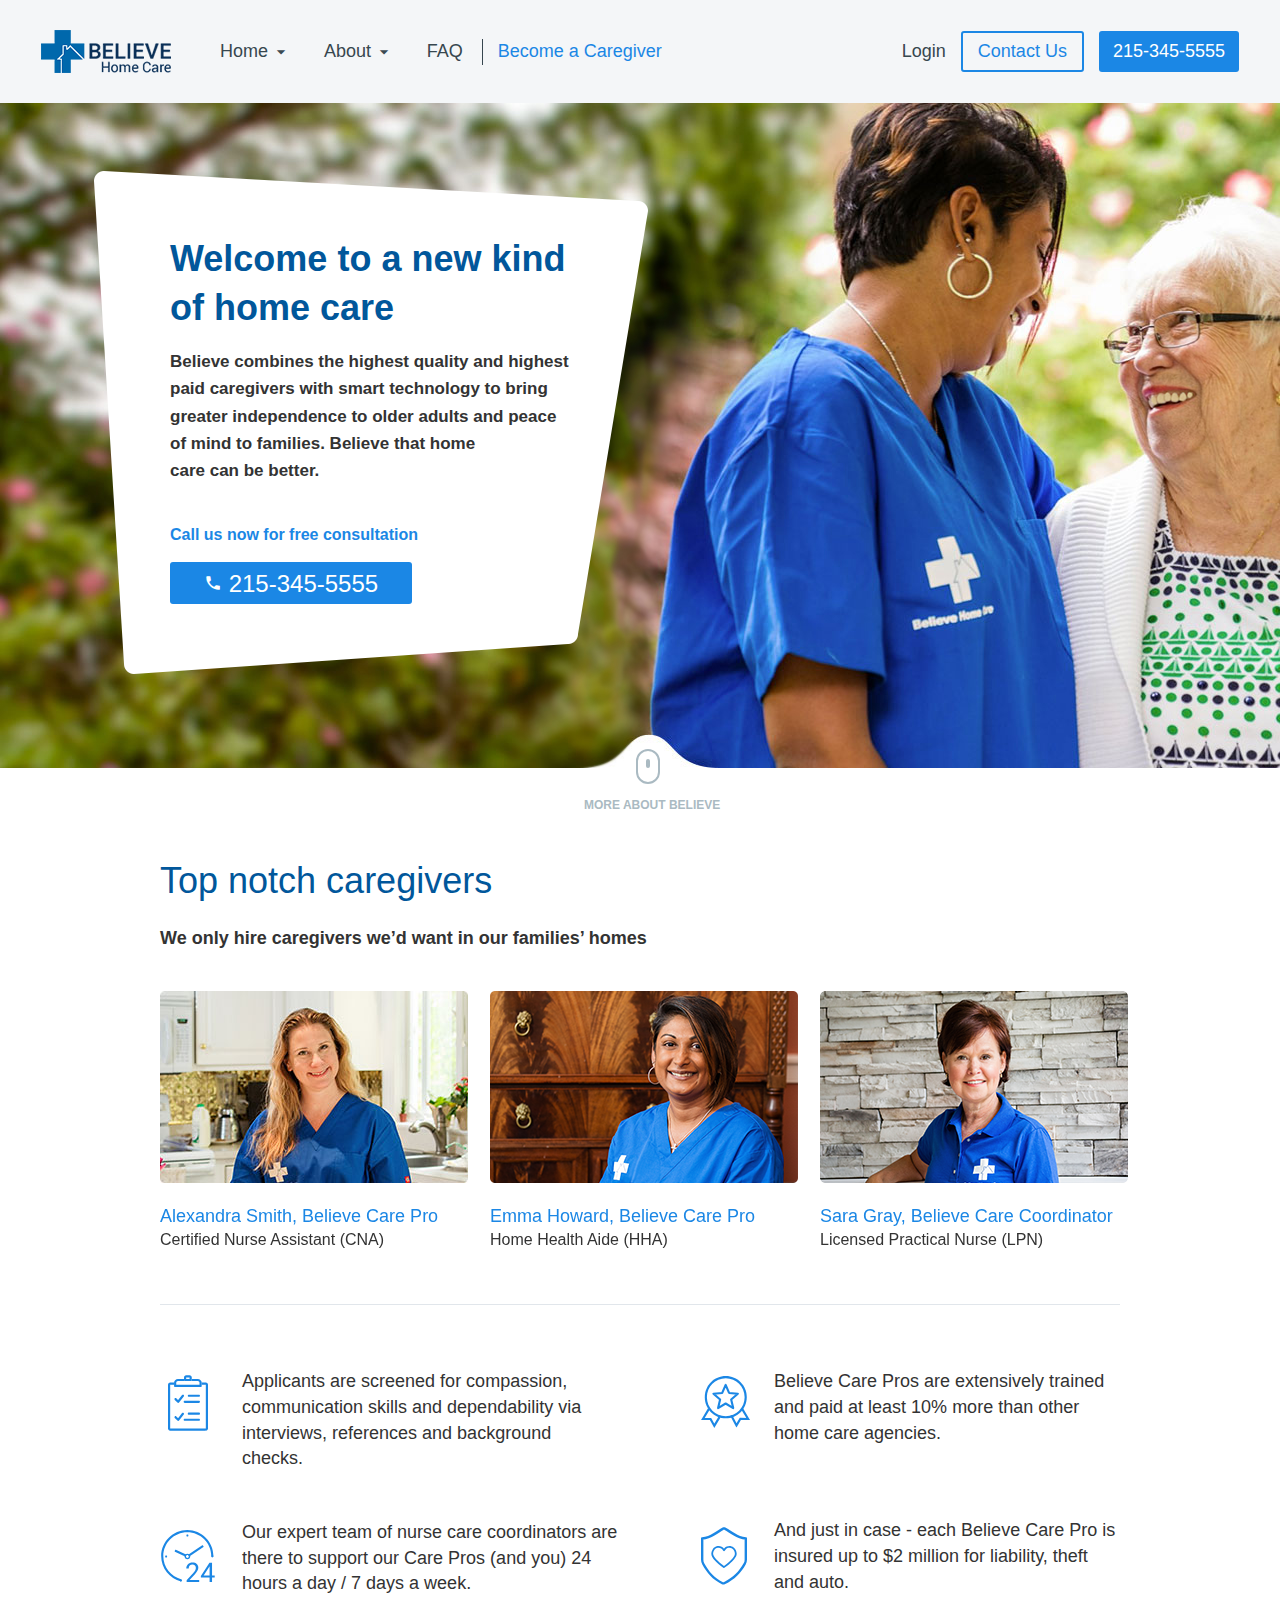
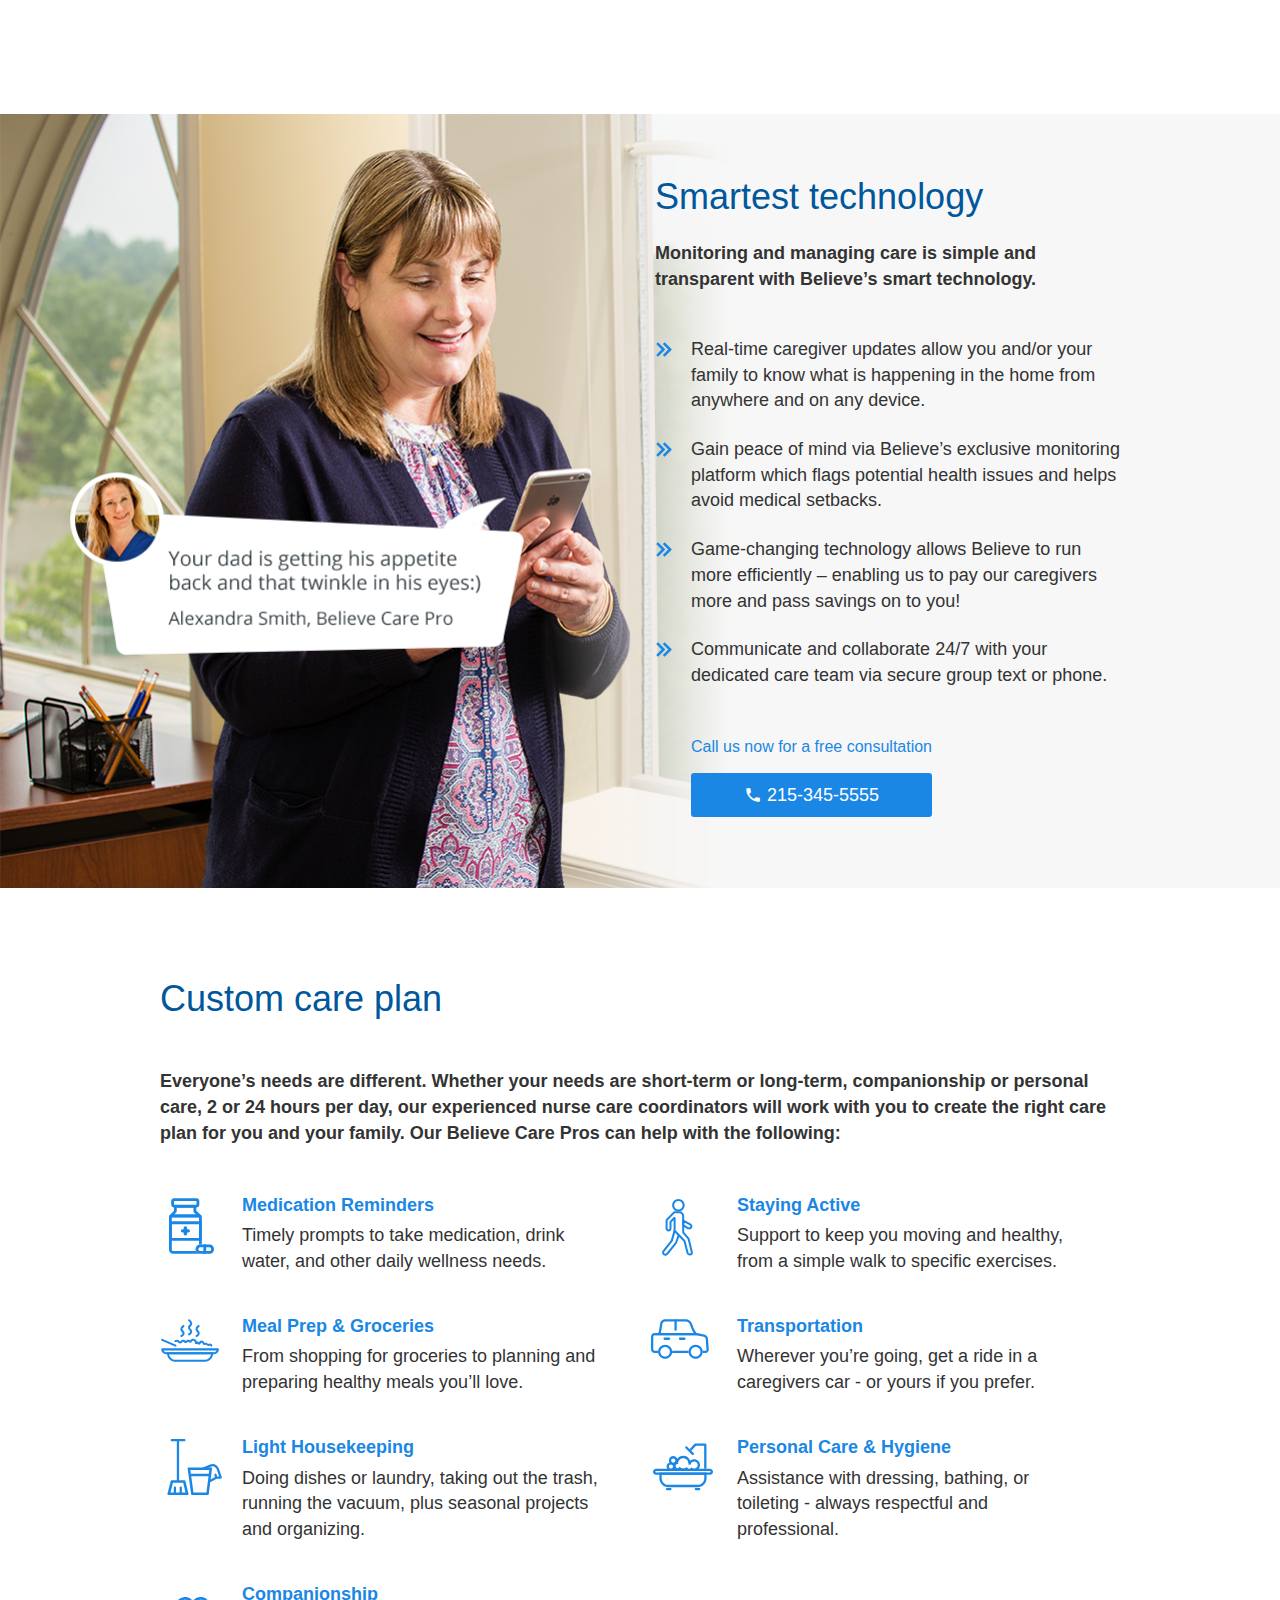
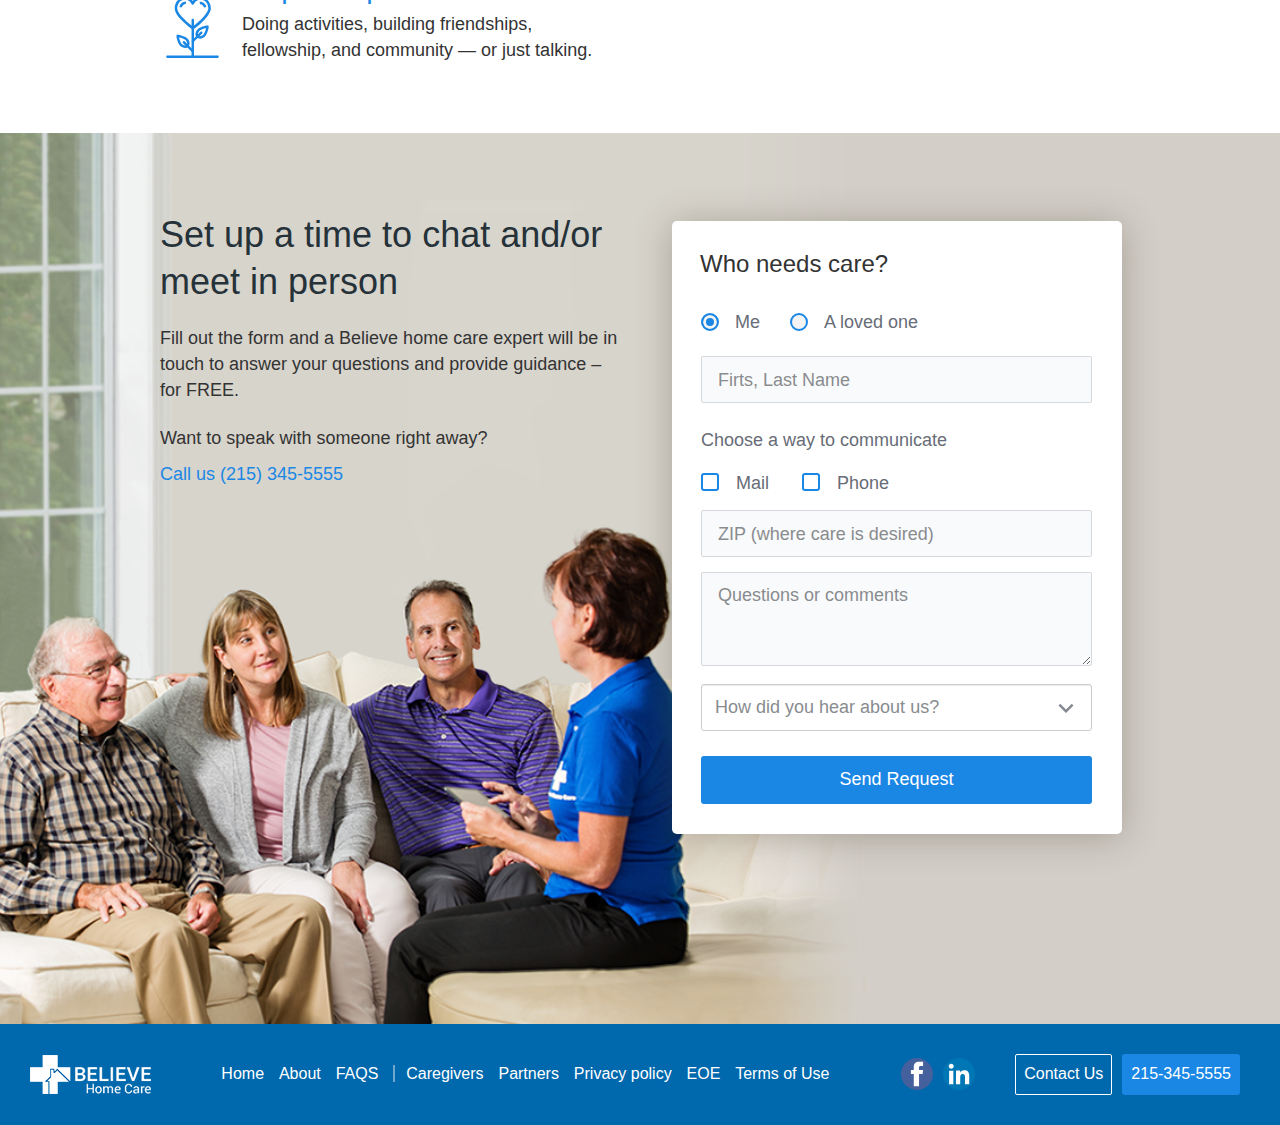
==== commit 4b94e5a3: "REsposive and PP" ====
--- a/index.html
+++ b/index.html
@@ -1,19 +1,22 @@
 <!DOCTYPE html>
+<html lang="en-US">
 <head>
+
 	<meta charset="utf-8" />
-	<title>Believe</title>
+	<meta name="viewport" content="width=device-width, initial-scale=1.0">
+	<title>Believe Home</title>
 	<meta name="description" content="" />
 	<meta name="keywords" content="" />
 	
 			<!--   STYLESHEATS -->
-	<link rel="stylesheet" href="css/bootstrap.min.css"/>
-	<link rel="stylesheet" href="css/style.css"/>
+	<link rel="stylesheet" href="css/bootstrap.min.css" />
+	<link rel="stylesheet" href="css/style.css" />
 	
 		
 			<!--   FONTS -->
 			
-	<link href='https://fonts.googleapis.com/css?family=Open+Sans:400,600' rel=“stylesheet”/>
-	<link href="https://fonts.googleapis.com/icon?family=Material+Icons" rel="stylesheet">
+	<link href='https://fonts.googleapis.com/css?family=Open+Sans:400,600' rel=“stylesheet” />
+	<link href="https://fonts.googleapis.com/icon?family=Material+Icons" rel="stylesheet" />
 	
 
 
@@ -23,7 +26,7 @@
     <div class="blue-bg">
 	<div class="header">
 		<div class="logo">
-			<img src="images/logo.png" alt="believe-logo" title="logo">
+			<a href="index.html"><img src="images/logo.png" alt="believe-logo" title="logo"></a> 
 		</div>
 		<div class="nav">
 			<ul class="main-nav" role="menu">
@@ -42,13 +45,13 @@
 					</div>
 				
 				</li>
-				<li><a href="faq.html">FAQS</a></li>
-				<li><a href="caregivers.html"><a class="caregiver" href="caregivers.html">Become a Caregiver</a></a></li>
+				<li><a href="faq.html">FAQ</a></li>
+				<li><a class="caregiver" href="caregivers.html">Become a Caregiver</a></li>
 			</ul>
 		</div>
 		<div id="mySidenav" class="sidenav">
 				<a href="javascript:void(0)" class="closebtn" onclick="closeNav()">&times;</a>
-				<img src="images/footer-logo.png"/>
+			<a href="index.html"><img src="images/footer-logo.png" alt=""/></a>
 				<div class="mob-buttons">
 					<div class="row">
 						<div class="col-xs-6">
@@ -79,8 +82,8 @@
 				 			<a href="#team" class="accord-link">Leadership Team</a>
 				 		</div>
 				  </div>
-				<a href="#">FAQ</a>
-				<a href="#">Partners</a>
+				<a href="faq.html">FAQ</a>
+				<a href="partners.html">Partners</a>
 				<a href="#">EOE</a>
 				<a href="#">Privacy Policy</a>
 				<a href="#">Terms of Use</a>
@@ -117,8 +120,9 @@
 			<div class="row">
 				<div class="col-lg-12">
 					<div class="top-text">
+					<a name="caregivers"></a>
 					<h2>Top notch caregivers</h2>
-					<p class="semibold">Believe Care Pros comprise the top 5% of all applicants.  We only hire the caregivers that we’d want in our home.</p>
+						<p class="semibold">We only hire caregivers we’d want in our families’ homes</p>
 					</div>
 				</div>
 				<div class="col-lg-12">
@@ -129,9 +133,9 @@
       <div class="carousel slide multi-item-carousel" id="theCarousel">
         <div class="carousel-inner">
           <div class="item active">
-            <div class="col-lg-4 col-md-4 col-xs-12">
+            <div class="col-lg-4 col-md-4 col-sm-6  col-xs-12">
             	<div class="slide first">
-            	<a href="#1"><img src="images/slide1.jpg" class="img-responsive"></a>
+            	<a href="#1"><img src="images/slide1.jpg" class="img-responsive" alt=""></a>
             	<div>
             		<p class="blue">Alexandra Smith, Believe Care Pro</p>
             		<p class="small">Certified Nurse Assistant (CNA)</p>
@@ -140,9 +144,9 @@
             </div>
           </div>
           <div class="item">
-            <div class="col-lg-4 col-md-4 col-xs-12">
+            <div class="col-lg-4 col-md-4 col-sm-6 col-xs-12">
             	<div class="slide second">
-            	<a href="#1"><img src="images/slide2.jpg" class="img-responsive"></a>
+            	<a href="#1"><img src="images/slide2.png" class="img-responsive" alt=""></a>
             	<div>
             		<p class="blue">Emma Howard, Believe Care Pro</p>
             		<p class="small">Home Health Aide (HHA)</p>
@@ -151,9 +155,9 @@
 			</div>
           </div>
           <div class="item">
-            <div class="col-lg-4 col-md-4 col-xs-12">
+            <div class="col-lg-4 col-md-4 col-sm-6 col-xs-12">
             	<div class="slide trird">
-            	<a href="#1"><img src="images/slide3.jpg" class="img-responsive"></a>
+            	<a href="#1"><img src="images/slide3.png" class="img-responsive" alt=""></a>
             	<div>
             		<p class="blue">Sara Gray, Believe Care Coordinator</p>
             		<p class="small">Licensed Practical Nurse (LPN)</p>
@@ -162,35 +166,35 @@
             </div>
           </div>
           <div class="item">
-            <div class="col-lg-4 col-md-4 col-xs-12">
+            <div class="col-lg-4 col-md-4 col-sm-6 col-xs-12">
 			  <div class="slide first">
-            	<a href="#1"><img src="images/slide1.jpg" class="img-responsive"></a>
-            	<div class="small">
-            		<p>Alexandra Smith, Believe Care Pro</p>
-            		<p class="blue">Certified Nurse Assistant (CNA)</p>
+            	<a href="#1"><img src="images/slide1.jpg" class="img-responsive" alt=""></a>
+            	<div>
+            		<p class="blue">Alexandra Smith, Believe Care Pro</p>
+            		<p class="small">Certified Nurse Assistant (CNA)</p>
             	</div>
             	</div>
          
          	</div>
           </div>
           <div class="item">
-            <div class="col-lg-4 col-md-4 col-xs-12">
+            <div class="col-lg-4 col-md-4 col-sm-6 col-xs-12">
             	<div class="slide second">
-            	<a href="#1"><img src="images/slide2.jpg" class="img-responsive"></a>
-            	<div class="small">
-            		<p>Emma Howard, Believe Care Pro</p>
-            		<p class="blue">Home Health Aide (HHA)</p>
+            	<a href="#1"><img src="images/slide2.png" class="img-responsive" alt=""></a>
+            	<div>
+            		<p class="blue">Emma Howard, Believe Care Pro</p>
+            		<p class="small">Home Health Aide (HHA)</p>
             	</div>
             	</div>
             </div>
           </div>
           <div class="item">
-            <div class="col-lg-4 col-md-4 col-xs-12">
+            <div class="col-lg-4 col-md-4 col-sm-6 col-xs-12">
             	<div class="slide trird">
-            			<a href="#1"><img src="images/slide3.jpg" class="img-responsive"></a>
-            		<div class="small">
-            			<p>Sara Gray, Believe Care Coordinator</p>
-            		<p class="blue">Licensed Practical Nurse (LPN)</p>
+            			<a href="#1"><img src="images/slide3.png" class="img-responsive" alt=""></a>
+            		<div>
+            			<p class="blue">Sara Gray, Believe Care Coordinator</p>
+            		<p class="small">Licensed Practical Nurse (LPN)</p>
             		</div>
 				</div>
             </div>
@@ -202,7 +206,7 @@
         </div>
         <a class="left carousel-control" href="#theCarousel" data-slide="prev"><i class="material-icons">navigate_before</i></a>
         <a class="right carousel-control" href="#theCarousel" data-slide="next"><i class="material-icons">navigate_next</i></a>
-        <a name="caregivers"></a>
+        
       </div>
     </div>
   </div>
@@ -215,7 +219,7 @@
 		<div class="icons-set">
 			<div class="container">
 				<div class="row">
-					<div class="col-lg-6">
+					<div class="col-lg-6 col-md-6">
 						<p class="with-icon clipboard">
 							Applicants are screened for compassion, communication skills and dependability via  interviews, references and background checks.
 						</p>
@@ -225,7 +229,7 @@
 						
 	
 					</div>
-					<div class="col-lg-6">
+					<div class="col-lg-6 col-md-6">
 						<p class="with-icon medal">
 							Believe Care Pros are extensively trained and paid at least 10% more than other home care agencies.
 						</p>			
@@ -238,40 +242,45 @@
 		</div>
 		
 		<div class="fullwide">
+			<a name="technology"></a>
 		<div class="container">
-		
-			<div class="col-lg-6 col-xs-12">
-			<div class="message">
+			<div class="row">
+			<div class="col-lg-6 col-md-6 col-xs-12">
+			<!--<div class="message">
 				<p>Your mom is getting her appetite back and that twinkle in her eyes:)</p>
 				<p>Alexandra Smith, BCP</p>
-			</div>
-			</div>
-			<div class="col-lg-6 col-xs-12">
+			</div>-->
+			</div>
+			<div class="col-lg-6 col-md-6 col-xs-12">
 			<div class="smt-text">
-			<a name="technology"></a>
+			
 				<h2>Smartest technology</h2>
 				
 				<p class="semibold">
-					Monitoring and managing care is simple an transparent with Believe’s smart technology. 
+					Monitoring and managing care is simple and transparent with Believe’s smart technology. 
 				</p>
+				
+				<p class="with-arrows">
+					Real-time caregiver updates allow you and/or your family to know what is happening in the home from anywhere and on any device.
+				</p>
+				
+				<p class="with-arrows">
+					Gain peace of mind via Believe’s exclusive monitoring platform which flags potential health issues and helps avoid medical setbacks.
+				</p>
+				
 				<p class="with-arrows">
 					Game-changing technology allows Believe to run more efficiently – enabling us to pay our caregivers more and pass savings on to you!
 				</p>
-				<p class="with-arrows">
+				<p class="with-arrows last">
 					Communicate and collaborate 24/7 with your dedicated care team via secure group text or phone.
 				</p>
-				<p class="with-arrows">
-					Gain peace of mind via Believe’s exclusive monitoring platform which flags potential health issues and helps avoid medical setbacks.
-				</p>
-				<p class="with-arrows last">
-					Real-time caregiver updates allow you and/or your family to know what is happening in the home from anywhere and on any device.
-				</p>
 			<div class="small blue">
-				<p>Call us now for free consultation</p>
+				<p>Call us now for a free consultation</p>
 			
 				<a href="#" class="btn-filled"><i class="material-icons">phone</i> 215-345-5555</a>
 			</div>
 				
+				</div>
 				</div>
 			</div>
 			</div>
@@ -280,14 +289,14 @@
 			<div class="container">
 				<div class="row">
 					<div class="col-lg-12">
-						<a name="services"></a>
+						<a name="sevices"></a>
 						<h2>Custom care plan</h2>
 						<p class="semibold">
 							Everyone’s needs are different. Whether your needs are short-term or long-term, companionship or personal care, 2 or 24 hours per day, our experienced nurse care coordinators will work with you to create the right care plan for you and your family. Our Believe Care Pros can help with the following:
 
 						</p>
 					</div>
-					<div class="col-lg-6">
+					<div class="col-lg-6 col-md-6">
 						<div class="with-icon pills">
 							<p class="blue semibold">Medication Reminders</p>
 							<p>Timely prompts to take medication, drink water, and other daily wellness needs.</p>
@@ -306,7 +315,7 @@
 						</div>
 				
 					</div>
-					<div class="col-lg-6">
+					<div class="col-lg-6 col-md-6">
 						<div class="with-icon active-icon">
 							<p class="blue semibold">Staying Active</p>
 							<p>Support to keep you moving and healthy, from a simple walk to specific exercises.</p>
@@ -327,14 +336,14 @@
 		<div class="contact-form">
 			<div class="container">
 				<div class="row">
-					<div class="col-lg-6">
+					<div class="col-lg-6 col-xs-12">
 						<h2>Set up a time to chat and/or meet in person</h2>
-						<p>Fill out the form and a Believe home care expert will be in touch to answer your questions and provide guidance – for FREE.</p>
+						<p id="fill">Fill out the form and a Believe home care expert will be in touch to answer your questions and provide guidance – for FREE.</p>
 						
 						<p>Want to speak with someone right away?</p>
 						<p class="blue">Call us (215) 345-5555</p>
 					</div>
-					<div class="col-lg-6">
+					<div class="col-lg-6 col-xs-12">
 						<form id="home" method="post">
 							<div class="form-row">
 								<p class="lead">Who needs care?</p>
@@ -367,14 +376,21 @@
 							</div>
 							<div class="form-row hear">
 								<select class="form-control new-icon" id="sel1">
-									<option selected disabled hidden="">How did you hear about us?</option><option>1</option>
-									<option>2</option>
-									<option>3</option>
-									<option>4</option>
+									<option selected disabled hidden="">How did you hear about us?</option>
+									<option class="dd">Friends or family</option>
+									<option class="dd">News article</option>
+									<option class="dd">Facebook</option>
+									<option class="dd">Online</option>
+									<option class="dd">Print Ad</option>
+									<option class="dd">Senior community center</option>
+									<option class="dd">Nursing home</option>
+									<option class="dd">Hospital</option>
+									<option class="dd">Other</option>
 								</select>
 							</div>
 							<div class="form-row">
 								<input type="submit" value="Send Request"/>
+							</div>
 							
 					</form>
 					</div>
@@ -383,10 +399,9 @@
 		</div>
 	</div>
 		
-	</div>
 	<div class="footer">
 		<div class="footer-logo">
-			<img src="images/footer-logo.png">
+			<a href="index.html"><img src="images/footer-logo.png" alt=""></a>
 		</div>
 		<div class="nav">
 			<ul class="footer-nav">
@@ -401,10 +416,8 @@
 			</ul>
 		</div>
 		<div class="social">
-			<a href="#"><img src="images/facebook.svg"></a>
-			<a href="#"><img src="images/google.svg"></a>
-			<a href="#"><img src="images/linkedin.svg"></a>
-			<a href="#"><img src="images/twitter.svg"></a>
+			<a href="#"><img src="images/facebook.svg" alt=""></a>
+			<a href="#"><img src="images/linkedin.svg" alt=""></a>
 		</div>
 		<div class="footer-contact">
 			<a class="btn-outline" href="contact-us.html">Contact Us</a>
@@ -415,3 +428,4 @@
 	<script type="text/javascript" src="js/script.js"></script>
 
 </body>
+</html>
--- a/css/style.css
+++ b/css/style.css
@@ -47,6 +47,14 @@
 .main-nav li a:hover{
 	color: #01579b;
 }
+.main-nav li:nth-child(3){
+	margin-right: 15px;
+}
+.main-nav li:nth-child(4){
+	padding-left: 15px;
+	border-left: 1px solid #37464f;
+}
+
 
 .main-nav li:last-child a{
 	color: #1b87e5;
@@ -109,9 +117,9 @@
 
 .login{
 	display: flex;
-	flex-grow: 1;
 	justify-content: flex-end;
 	align-items: center;
+	flex-grow: 1;
 }
 .login a:first-child{
 	color: #37474F;	
@@ -163,16 +171,16 @@
     margin-bottom: 4px;
 }
 .banner{
-	background: #fff url(../images/banner.jpg) center center no-repeat;
+	background: #fff url(../images/banner.png) center center no-repeat;
 	width: 100%;
 	background-size: cover;
 	height: 100%;
 	min-height: 665px;
-	padding-top: 62px;
+	padding-top: 68px;
 	margin-bottom: 63px;
 }
 .welcome-text{
-	margin-left: -78px;
+	margin-left: -66px;
 	background: url(../images/banner-text-bg.png) center center no-repeat;
 	width: 554px;
 	height: 503px
@@ -184,15 +192,16 @@
 	font-size: 36px;
 	margin-top: 0;
 	font-weight: 600;
-	padding: 60px 0 0 76px;
-	line-height: 1.2;
-	margin-bottom: 28px;
+	padding: 64px 0 0 76px;
+	line-height: 1.35;
+	margin-bottom: 16px;
 }
 .welcome-text p{
 	max-width: 477px;
 	font-size: 17px;
 	padding-left: 76px;
 	font-weight: 600;
+	line-height: 1.6;
 }
 
 .welcome-text a.btn-filled{
@@ -206,14 +215,14 @@
 	font-size: 16px;	
 }
 .welcome-text .small p{
-	padding-bottom: 28px;
+	padding-bottom: 19px;
 	margin-bottom: 0;
 }
 .blue{
 	color: #1b87e5;
 }
 .welcome-text .small{
-	padding-top: 45px;
+	padding-top: 28px;
 }
 /** Scroll **/
 @keyframes mouse-wheel {
@@ -231,18 +240,17 @@
     }
 }
 .mouse {
-    position: absolute;
+   position: absolute;
     box-sizing: border-box;
     left: 50%;
-    margin-top: 71px;
-    width: 30px;
-    margin-left: -6px;
-    height: 48px;
+    margin-top: 75px;
+    width: 24px;
+    margin-left: -4px;
+    height: 35px;
     border-radius: 15px;
     border: 2px solid #aabac2;
     -webkit-transform: translateZ(0);
     transform: translateZ(0);
-
 }
 .mouse__wheel {
     position: absolute;
@@ -262,7 +270,7 @@
 	position: absolute;
 	left: 50%;
 	margin-top: 123px;
-	margin-left: -52px;
+	margin-left: -56px;
 	color: #aabac2;
 	font-size: 12px;
 	font-weight: 600;
@@ -276,13 +284,14 @@
 	color: #01579b;
 	line-height: 1.667;
 	font-weight: 400;
+	margin-bottom: 15px;
 }
 .semibold{
 	font-weight: 600;
 }
 .top-text .semibold{
 	max-width: 750px;
-	margin-bottom: 47px;
+	margin-bottom: 39px;
 }
 
 /*carousel*/
@@ -292,40 +301,23 @@
 .active .col-xs-4 img{
 	margin-bottom: 25px;
 }
-/*.active .col-xs-4:nth-child(2) img{
-	margin-left: auto;
-	margin-right: auto;
-}
-.active .col-xs-4:last-child img{
-	margin-left: auto;
-	margin-right: 0;
-}
-.active .col-xs-4:first-child{
-	padding-left: 0;
-}
-/*.slide{
-	display: flex;
-	flex-wrap: wrap;
-	justify-content: space-around;
-}*/
 .slide img{
-	min-width:290px;
+	min-width:308px;
 	
 }
 .slide p{
 	min-width:305px;
 	
 }
-/*.slide .first{
-	justify-content: flex-start;	
-}
-.slide .second{
-	
-	justify-content: center;	
-}
-/*.slide .trird{
-	justify-content: flex-end;	
-}*/
+.slide p.blue{
+	margin-top: 21px;
+	margin-bottom: 0px;	
+}
+.slide p.small{
+	font-size: 16px;
+	
+}
+
 .no-pad{
 	padding-left: 0;
 	padding-right: 0;
@@ -370,14 +362,14 @@
 }
 .right .material-icons {
 	position: absolute;
-    top: 25%;
-    right: -35px;
+    top: 28%;
+    right: -42px;
     color: #8fa4ae;
     font-size: 48px;
 }
 .left .material-icons {
 	position: absolute;
-    top: 25%;
+    top: 28%;
     left: -35px;
     color: #8fa4ae;
     font-size: 48px;
@@ -385,9 +377,15 @@
 .carousel-inner .small p{
 	margin-bottom: 9px;
 }
+a.carousel-control{
+	display: none;
+}
+a.carousel-control i{
+	display: none;
+}
 /** carousel end **/
 .icons-set{
-	margin-bottom: 42px;
+	margin-bottom: 47px;
 }
 .icons-set .container{
 	padding-top: 64px;
@@ -400,7 +398,8 @@
 	background: url(../images/clipboard.svg) center center no-repeat;
 	background-size: contain;
 	width: 40px;
-	height: 56px;	
+	height: 56px;
+	margin-top: 6px;
 }
 .clock:before{
 	position: absolute;
@@ -409,25 +408,28 @@
 	background: url(../images/Clock%2024.svg) center center no-repeat;
 	background-size: contain;
 	width: 54px;
-	height: 54px;	
+	height: 54px;
+	margin-top: 9px;
 }
 .medal:before{
 	position: absolute;
 	content: '';
-	left: 58px;
+	left: 60px;
 	background: url(../images/Medal.svg) center center no-repeat;
 	background-size: contain;
 	width: 51px;
-	height: 53px;	
+	height: 53px;
+	margin-top: 7px;
 }
 .shield:before{
 	position: absolute;
 	content: '';
-	left: 60px;
+	left: 61px;
 	background: url(../images/Shield.svg) center center no-repeat;
 	background-size: contain;
 	width: 46px;
-	height: 58px;	
+	height: 58px;
+	margin-top: 9px;
 }
 .with-icon{
 	padding-left: 82px;
@@ -454,7 +456,7 @@
 	width: 100%;
 	height: 774px;
 	float: left;
-	background: url(../images/smartest-technology-banner.jpg) left center no-repeat;
+	background: #f7f7f7 url(../images/smartest-technology-banner.png) left center no-repeat;
 	background-size: cover;
 	margin-bottom: 61px;
 }
@@ -462,13 +464,13 @@
 div.message{
 	background: url(../images/message-bg.png) center center no-repeat;
 	background-size: contain;
-	width: 456px;
-	height: 210px;
-	padding: 57px 56px;
+	width: 453px;
+	height: 21px;
+	padding: 88px 0 50px 100px;
 	margin-top: 540px;
     margin-left: -125px;
 }
-.message:before{
+/*.message:before{
 	position: absolute;
 	content: '';
 	background: url(../images/face.png) center center no-repeat;
@@ -476,7 +478,7 @@
 	height: 94px;
 	bottom: 201px;
     right: 172px;
-}
+}*/
 .message p:first-child{
 	font-size: 20px;
 }
@@ -489,7 +491,8 @@
     color: #01579b;
     line-height: 1.667;
     font-weight: 400;
-	margin-top: 53px
+	margin-top: 53px;
+	margin-bottom: 14px;
 }
 /*.smt-text{
 	width: 45%;
@@ -497,12 +500,12 @@
 }*/
 .smt-text .semibold{
 	max-width: 400px;
-	margin-bottom: 52px;
+	margin-bottom: 44px;
 }
 .with-arrows{
 	padding-left: 36px;
     max-width: 514px;
-	margin-bottom: 32px
+	margin-bottom: 23px
 }
 .with-arrows:before{
 	position: absolute;
@@ -515,16 +518,16 @@
     margin-top: 5px;
 }
 .with-arrows.last{
-	margin-bottom: 52px;
+	margin-bottom: 47px;
 }
 .smt-text .small{
 	margin-left: 36px;
 }
 .smt-text .small p{
-	margin-bottom: 20px;
+	margin-bottom: 25px;
 }
 .fullwide a.btn-filled{
-	padding: 9.5px 53px;
+	padding: 12px 53px;
 }
 .custom-care{
 	margin-bottom: 30px;
@@ -536,91 +539,114 @@
 	margin-bottom: 36px;
 }
 .custom-care .with-icon{
-	margin-bottom: 34px;
-}
+	margin-bottom: 39px;
+}
+.custom-care .with-icon p.blue{
+	margin-bottom: 5px;
+}
+
 .pills:before{
 	position: absolute;
 	content: '';
-	left: 30px;
+	left: 24px;
 	background: url(../images/Meds.svg) center center no-repeat;
 	background-size: contain;
 	width: 45px;
 	height: 58px;
+	margin-top: 4px;
 }
 .meal:before{
 	position: absolute;
 	content: '';
-	left: 25px;
+	left: 16px;
 	background: url(../images/meal.svg) center center no-repeat;
 	background-size: contain;
 	width: 58px;
 	height: 43px;
+	margin-top: 5px;
 }
 .cleaning:before{
 	position: absolute;
 	content: '';
-	left: 28px;
+	left: 22px;
 	background: url(../images/Clean.svg) center center no-repeat;
 	background-size: contain;
 	width: 55px;
 	height: 57px;
+	margin-top: 4px;
 }
 .companionship:before{
 	position: absolute;
 	content: '';
-	left: 35px;
+	left: 21px;
 	background: url(../images/grows.svg) center center no-repeat;
 	background-size: contain;
 	width: 53px;
 	height: 61px;
+	margin-top: 15px;
 }
 .active-icon:before{
 	position: absolute;
 	content: '';
-	left: 35px;
+	left: 20px;
 	background: url(../images/active.svg) center center no-repeat;
 	background-size: contain;
 	width: 34px; 
 	height: 57px;
+	margin-top: 6px;
 }
 .transportation:before{
 	position: absolute;
 	content: '';
-	left: 22px;
+	left: 11px;
 	background: url(../images/car.svg) center center no-repeat;
 	background-size: contain;
 	width: 58px;
 	height: 40px;
+	margin-top: 5px;
 }
 .personal-care:before{
 	position: absolute;
 	content: '';
-	left: 20px;
+	left: 13px;
 	background: url(../images/bath.svg) center center no-repeat;
 	background-size: contain;
 	width: 60px;
 	height: 48px;
+	margin-top: 8px;
 }
 
 .contact-form{
-	padding: 91px 0 265px 0;
-	background: #f0f1f1 url(../images/contact-section-bg.jpg) left bottom no-repeat;
-	background-size: contain;
+	padding: 79px 0 190px 0;
+	background: #d3cfc8 url(../images/contact-section-bg.png) -30px bottom no-repeat;
+	background-size: cover;
 }
 .contact-form h2{
 	font-size: 36px;
 	font-weight: 400;
 	color: #263239;
+	line-height: 1.3;
+	margin-top: 0;
+	margin-bottom: 21px;
+}
+p#fill{
+	margin-bottom: 23px;
 }
 form{
 	background: #fff;
-	padding: 30px;
-	width: 470px;
+	margin-top: 9px;
+	padding: 26px 30px 30px 29px;
+	width: 450px;
 	/*height: 607px;*/
 	font-family:  "Open Sans", sans-serif;
 	font-size: 18px;
 	border-radius: 5px;
 	box-shadow: 0px 3px 37px 0px rgba(68, 55, 41, 0.32);
+	margin-left: 17px;
+}
+form p.lead{
+	font-size: 24px;
+	margin-left: -1px;	
 }
 form input::placeholder{
 	color: #898c8f;
@@ -633,26 +659,26 @@
 	font-weight: 400;
 }
 .form-row.name{
-	margin-bottom: 29px;
+	margin-bottom: 25px;
 }
 #choose{
-	margin-bottom: 21px;
+	margin-bottom: 13px;
 }
 .form-row.form-checkbox{
-	margin-bottom: 20px;
+	margin-bottom: 9px;
 }
 .form-row.zip{
 	margin-bottom: 15px;
 }
 .form-row.questions{
-	margin-bottom: 15px
+	margin-bottom: 10px
 }
 .form-row input[type="text"],input[type="email"], textarea {
 	width: 100%;
 	border-radius: 2px;
 	border: 1px solid #d5d9de;
 	background: #f9fafb;
-	padding: 17px 0 14px 16px;
+	padding: 15px 0 14px 16px;
 	height: 47px;
 	color: #898c8f;
 	font-size: 18px;
@@ -660,6 +686,7 @@
 }
 textarea {
 	height: 94px;
+	padding-top: 10px;
 }
 .form-control{
 	height: 47px;
@@ -668,14 +695,17 @@
 	font-weight: 400;
 	margin-bottom: 25px;
 	border-radius: 3px;
+	padding-left: 13px;
 	-webkit-appearance: none;
+	-moz-appearance: none;
+	
 }
 .form-control:focus{
 	border: 1px solid #d5d9de;
 	-webkit-box-shadow: inset 0 0px 0px rgba(0,0,0,.075), 0 0 0px rgba(102,175,233,.6);
     box-shadow: inset 0 0px 0px rgba(0,0,0,.075), 0 0 0px rgba(102,175,233)
 }
-.form-row.hear:before{
+#home .form-row.hear:before{
 	position: absolute;
 	content: '';
 	background: url(../images/ic_keyboard_arrow_down_black_24px.svg) center center no-repeat;
@@ -684,17 +714,26 @@
 	width: 40px;
     height: 30px;
 }
+.form-row.hear:before{
+	position: absolute;
+	content: '';
+	background: url(../images/ic_keyboard_arrow_down_black_24px.svg) center center no-repeat;
+	left: 386px;
+    margin-top: 10px;
+	width: 40px;
+    height: 30px;
+}
 form label{
 	font-weight: 400;
 	color: #676c77;
 }
 /*radio buttons*/
 .radio {
-  margin: 39px 0 25px 0;
+  margin: 30px 0 20px 0;
 }
 .radio label{
 	padding-left: 0px;
-	padding-right: 32px;
+	padding-right: 25px;
 	font-weight: 400;
 }
 .radio label:first-child{
@@ -713,7 +752,7 @@
   width: 18px;
   height: 18px;
   position: relative;
-  top: 1px;
+  top: 3px;
   margin-right: 16px;
   vertical-align: top;
   cursor: pointer;
@@ -741,13 +780,13 @@
 
 /*Checkboxes*/
 input[type="checkbox"]{
-	margin-right: 18px;
+	margin-right: 12px;
 }
 input, select, textarea:focus {
 	outline: none;
 }
 #form-mail{
-	margin-right: 34px;
+	margin-right: 28px;
 }
 .option-input {
 	-webkit-appearance: none;
@@ -815,7 +854,7 @@
 
 input[type="submit"]{
 	width: 100%;
-	padding: 16px 0;
+	padding: 11px 0;
 	border-radius: 3px;
 	border: 0;
 	font-size: 18px;
@@ -824,6 +863,11 @@
 	text-align: center;
   
 }
+select option.dd{
+	padding: 9px 13px;
+    border-bottom: 1px solid #d5d9de;
+    border-top: 1px solid #d5d9de;
+}
 
 /**** ABOUT US PAGE ****/
 .about-banner{
@@ -831,12 +875,12 @@
 	width: 100%;
 	background-size: contain;
 	height: 100%;
-	height: 446px;
+	height: 452px;
 	padding-top: 52px;
-	margin-bottom: 77px;
+	margin-bottom: 71px;
 }
 .about-banner-text{
-	margin-left: -58px;
+	margin-left: -49px;
 	background: url(../images/about-banner-text-bg.png) center center no-repeat;
 	width: 557px;
 	height: 343px
@@ -849,7 +893,7 @@
     font-weight: 600;
     padding: 51px 0 0 58px;
     line-height: 1.2;
-    margin-bottom: 28px;
+    margin-bottom: 22px;
 }
 .about-banner-text p{
 	color: #0068ac;
@@ -863,15 +907,17 @@
 	font-size: 40px;
 	font-weight: 400;
 	color: #01579b;
-	margin-bottom: 62px
+	margin-bottom: 61px
 }
 .values img{
+	min-width: 308px;
+	margin-right: 0;
 	margin-bottom: 22px;
 }
 .values h4{
 	font-size: 20px;
 	font-weight: 400;
-	margin-bottom: 13px;
+	margin-bottom: 10px;
 }
 .values p{
 	font-size: 16px;
@@ -886,8 +932,9 @@
 	color: #263239;
 	text-align: center;
 	border-bottom: 1px solid #e1e6eb;
-    padding-bottom: 56px;
-    margin-bottom: 54px;;		
+	margin-top: 24px;
+	margin-bottom: 54px;
+    padding-bottom: 54px;  		
 }
 .values a{
 	font-size: 24px;
@@ -896,21 +943,25 @@
 	border-bottom: 1px solid #e1e6eb;
 }
 .leadership{
-	margin-bottom: 61px;
+	margin-bottom: 86px;
+}
+.leadership .row:last-child{
+	margin-top: 17px;
 }
 .leadership h3{
 	font-size: 24px;
 	font-weight: 400;
 	color: #263239;
 	display: inline-block;
-	margin-bottom: 39px;
+	margin-top: 28px;
+	margin-bottom: 30px;
 	margin-right: 13px;
 }
 .leadership p{
 	font-size: 16px;
 	font-weight: 400;
 	color: #263239;
-	margin-bottom: 40px;
+	margin-bottom: 16px;
 }
 .leadership span{
 	font-size: 16px;
@@ -919,17 +970,17 @@
 	
 }
 img#scott{
-	margin-top: 21px;
+	margin-top: 28px;
     margin-left: 9px;
 }
 #terry img{
-	margin-top: -14px;
+	/*margin-top: -24px;*/
     margin-left: -18px;
 
 }
 #terry h3{
 	padding-left: 12px;
-    margin-top: 21px;
+    margin-top: 32px;
 	margin-bottom: 29px;
 }
 #terry p{
@@ -952,11 +1003,11 @@
 
 /**** FAQ ****/
 .faq-banner{
-	background: url(../images/faq-banner.jpg) center top no-repeat;
+	background: url(../images/faq-banner.png) center top no-repeat;
 	background-size: contain;
 	width: 100%;
 	min-height: 704px;
-	padding-top: 147px;
+	padding-top: 220px;
 }
 .faq-banner h1{
 	font-size: 60px;
@@ -974,7 +1025,7 @@
 .faq{
 	box-shadow: 0px 3px 24px 0px rgba(1, 55, 91, 0.15);
 	margin-bottom: 102px;
-	padding: 53px 0;
+	padding: 45px 0;
 	background-color: #fff;
 	border-radius: 5px;
 }
@@ -1103,7 +1154,7 @@
 /**** CAREGIVERS ****/
 
 .caregivers-banner{
-	background: #2279af url(../images/caregivers-banner.jpg) center center no-repeat;
+	background: #0288d1 url(../images/caregivers-banner.jpg) center center no-repeat;
 	background-size: contain;
 	width: 100%;
 	min-height: 329px;
@@ -1114,10 +1165,10 @@
 	font-size: 40px;
 	font-weight: 400;
 	color: #fff;
-	margin-bottom: 46px;
+	margin-bottom: 25px;
 }
 .caregivers-banner p{
-	max-width: 940px;
+	max-width: 500px;
 	color: #fff;
 	
 }
@@ -1196,7 +1247,7 @@
 }
 .form-row.half{
 	display: inline-block;
-	width: 196px;
+	width: 188px;
 }
 .after-form-text{
 	margin-top: 23px;
@@ -1389,13 +1440,17 @@
 }
 
 .contact h2{
+	max-width: 400px;
 	font-size: 36px;
 	font-weight: 400;
 	color: #03579b;
 	margin-bottom: 30px;
 }
+#less-wider{
+	max-width: 400px;
+}
 .contact-form.contact{
-	padding: 61px 0 94px 0;
+	padding: 61px 0 140px 0;
 }
 .contact .col-lg-12{
 	margin-bottom: 23px;
@@ -1424,6 +1479,7 @@
 }
 #contact-us .form-control{
 	margin-bottom: 15px;
+	padding-left: 15px;
 }
 #contact-us .form-row.questions{
 	margin-bottom: 25px;
@@ -1448,6 +1504,7 @@
 	list-style: none;
 	padding-left: 40px;
 	margin-bottom: 0;
+	padding-right: 30px;
 }
 .footer-nav li{
 	margin-right: 11px;
@@ -1457,6 +1514,7 @@
 }
 .footer-nav li a{
 	color: #fff;
+	font-size: 16px;
 }
 .footer-nav li a:hover{
 	color: #fff;
@@ -1469,7 +1527,6 @@
 	display: flex;
     justify-content: flex-end;
     align-items: center;
-	margin-right: 20px;
 }
 .social img{
 	display: inline-block;
@@ -1494,6 +1551,9 @@
 	padding: 9px;
 	font-size: 16px;
 }
+.footer-contact .btn-outline:hover{
+	color:#0068ac;
+}
 
 
 
@@ -1511,18 +1571,741 @@
 
 
 /**** MEDIA SCREENS ****/
-@media only screen and (max-width:736px){
-	
+@media only screen and (max-width:1024px) {
+body{
+	overflow-x: hidden;	
+	}	
 .blue-bg{
 	position: fixed;
 	z-index: 9999;
 	}
 .header{
-	/*position: fixed;*/
 	margin: 0 20px;
 	padding: 14px 0;
-	
-	background-color: 
+	}
+.nav{
+	display: none;
+	}
+#login{
+	display: none;
+	}
+#contact{
+	display: none;
+	}
+.burger{
+	order: 1;
+	}
+.logo{
+	order: 2;
+	margin-left: 29px;
+	margin-right: 27px;
+	width: 122px;
+	}
+.login {
+    order: 3;
+	margin-right: 20px;
+}
+.login a{
+	font-size: 16px;
+	padding: 9px 12px;
+}
+/*** mobile menu ***/
+
+.sidenav {
+    height: 100%; 
+    width: 0; 
+    position: fixed; 
+    z-index: 1; 
+    top: 0;
+    left: 0;
+    background-color: #1b87e5; 
+    overflow-x: hidden;
+    padding-top: 20px;
+    transition: 0.1s; 
+}
+
+
+.sidenav a {
+    padding: 18px 8px 18px 20px;
+    text-decoration: none;
+    font-size: 16px;
+    color: #fff;
+    display: block;
+    transition: 0.3s
+}
+
+
+.sidenav a:hover, .offcanvas a:focus{
+    color: #f1f1f1;
+}
+
+
+.sidenav .closebtn {
+    position: absolute;
+    top: 0;
+    right: 25px;
+    font-size: 36px;
+    margin-left: 50px;
+}
+
+
+#main {
+    transition: margin-left .5s;
+    padding: 20px;
+}
+
+/* On smaller screens, where height is less than 450px, change the style of the sidenav (less padding and a smaller font size) */
+#mySidenav{
+	display: inline-block;
+	
+}
+	
+span.burger{
+	display: inline-block;
+	color: #1b87e5;
+	font-size: 34px;
+	cursor: pointer;
+	}
+.sidenav img{
+	padding-left: 20px;
+	margin-bottom: 30px;
+	}
+.mob-buttons{
+	padding: 0 20px;	
+	}
+.mob-buttons a{
+	width: 100%;
+	padding: 10px 0;
+	margin-bottom: 15px;
+	text-align: center;
+	border: 1px solid #fff;
+	border-radius: 2px;
+	color: #FFF;
+	font-size: 16px;
+	}
+.mob-buttons a:hover{
+	background: #fff;
+	color: #1b87e5;
+	transition: 0.3s;
+	}
+.menu-accord{
+	display: flex;
+	flex-wrap: wrap;
+	flex-basis: 280px;
+	}
+a.with-drop{
+	display: inline-block;
+	min-width: 140px;	
+	}
+.drop{
+	display: inline-block;
+	width: 140px;
+	padding: 18px 8px 18px 20px;
+	cursor: pointer;
+	float: right;
+	color: #fff;
+	}
+.drop i{
+	float: right;
+	padding-right: 7px;
+	}
+.accord-link{
+	background: #1878cc;
+	width: 280px;
+	display: block !important;
+	}
+.hide{
+	display: none;
+	}
+.show{
+	display: block;
+	}
+	
+/*** end mobile menu ***/
+	
+/**** MOBILE HOME ****/
+.banner{
+	min-height: 639px;
+	margin-bottom: 20px;
+	}	
+.welcome-text{
+	background: url(../images/mob-banner-text-bg.png) center center no-repeat;
+	width: 335px;
+	height: 426px;
+	margin-top: 86px;
+	margin-left: 57px;
+	margin-right: auto;
+	}	
+.welcome-text h1{
+	font-size: 24px;
+	padding: 50px 33px 0 33px;
+	margin-bottom: 14px;
+	
+	}
+.welcome-text p{
+	font-size: 16px;
+	line-height: 1.2;
+	padding: 0 33px;
+	margin-bottom: 20px;
+	}	
+.welcome-text .small{
+	padding-top: 0;
+	margin-bottom: 21px;
+	}
+.welcome-text .small p{
+	padding-top: 0;
+	}
+.welcome-text a.btn-filled{
+	font-size: 22px;
+	padding: 7.5px 45px;
+	margin-left: 33px;
+	}
+.mouse{
+	margin-top: 36px;	
+	}
+.more{
+	margin-top: 85px;
+	}
+.top-text{
+	padding: 0 20px;	
+	}
+.top-text h2{
+	font-size: 24px;
+	}
+.top-text p{
+	font-size: 16px;
+	}
+	
+.carousel{
+	padding: 0;	
+	}
+.carousel-inner{
+	padding: 0 30px;
+	}
+/*.carousel .item .col-xs-12:nth-last-child(-n+2) {
+      display: none;
+   }*/
+.right .material-icons {
+	position: absolute;
+    top: 27%;
+    right: -1px;
+    color: #8fa4ae;
+    font-size: 48px;
+}
+.left .material-icons {
+	position: absolute;
+    top: 27%;
+    left: -1px;
+    color: #8fa4ae;
+    font-size: 48px;
+}
+.slide img{
+	width: 280px;
+	min-width: 280px;
+	margin-left: auto;
+	margin-right: auto;
+	}
+.slide p{
+	width: 280px;
+	font-size: 16px;
+	margin-left: auto;
+	margin-right: auto;
+	}
+.icons-set {
+	background: #fff;
+	margin-bottom: 50px;
+	padding: 0 20px;
+	
+	}
+.icons-set .container {
+    padding-top: 45px;
+	}
+.icons-set .with-icon {
+    padding-left: 75px;
+	line-height: 1.35;
+	max-width: 600px;
+	margin-bottom: 37px;
+}
+.with-icon.clipboard:before {
+   margin-top: -5px;
+}
+.with-icon.clock:before {
+   margin-top: -5px;
+}
+
+.with-icon.medal{
+	padding-left: 75px;
+	margin-bottom: 40px;
+	
+	}
+.with-icon.medal:before{
+	left: 19px;
+	margin-top: -5px;
+	}
+.with-icon.shield{
+	padding-left: 75px;
+	margin-bottom: 0;
+	}
+.with-icon.shield:before{
+	left:21px;
+	margin-top: -5px;
+	}
+.fullwide {
+	background: url(../images/smartest-technology-banner-mob.png) left center no-repeat;
+	background-size: contain;
+	background-color: #f0f5f9;
+	height: auto;
+	margin-bottom: 27px;
+	}
+.fullwide .smt-text {
+	padding: 0 0 0 40px;
+	}
+.fullwide .container .row{
+	display: flex;
+	flex-wrap: wrap;
+	}
+.fullwide .container .row .col-xs-12:first-child{
+	
+	}
+.fullwide .container .row .col-xs-12:last-child{
+	margin-bottom: 30px;
+	padding: 0 20px 20px 20px;
+	}
+
+.fullwide h2{
+	font-size: 24px;
+	margin-top: 30px;
+	margin-bottom: 7px;
+	}
+.fullwide .semibold{
+	margin-bottom: 15px;	
+	}
+.fullwide p{
+	font-size: 16px;	
+	}
+.fullwide .with-arrows{
+	font-size: 18px;
+	margin-bottom: 15px;	
+	}
+.fullwide .with-arrows.last {
+    margin-bottom: 29px;
+	}
+.custom-care{
+	margin-top: 50px;
+	margin-bottom: 40px;
+	padding: 0 20px;
+	}
+.custom-care .col-lg-12 {
+    margin-bottom: 23px;
+}
+.custom-care h2{
+	font-size: 24px;
+	margin-top: 0;
+	margin-bottom: 15px;
+	}
+.custom-care .semibold{
+	max-width: 885px;
+	font-size: 16px;
+	line-height: 1.35;
+	}
+.custom-care .with-icon{
+	max-width: 600px;
+	font-size: 16px;
+	margin-bottom: 17px;
+	line-height: 1.3;
+	
+	}
+.custom-care .with-icon .blue{
+	font-size: 18px;
+	margin-bottom: 4px;
+	}
+
+.contact-form{
+	padding:40px 20px 50px 20px;
+	background: url(../images/contact-section-bg.png) -80px center no-repeat;
+	background-size: cover;
+	
+	}
+.contact-form .col-xs-12{
+	margin-bottom: 46px;
+	width: 50%;
+	}
+.contact-form h2{
+	font-size: 24px;
+	line-height: 1.35;
+	margin-top: 0;
+	margin-bottom: 17px;
+	}
+.contact-form p{
+	font-size: 18px;	
+	}
+.contact-form .blue{
+	font-size: 18px;
+	}
+#home{
+	width: 330px;
+	margin-left: 0;
+	}
+.radio {
+    margin: 24px 0 16px 0;
+}
+.form-row.name {
+    margin-bottom: 20px;
+}
+#choose {
+    margin-bottom: 14px;
+}
+.form-row.form-checkbox {
+    margin-bottom: 10px;
+}
+form input::placeholder{
+	color: #898c8f;
+	font-size: 16px;
+	font-weight: 400;
+}
+form textarea::placeholder{
+	color: #898c8f;
+	font-size: 16px;
+	font-weight: 400;
+	}
+
+#home select{
+	-moz-appearance: none;
+	font-size: 16px;
+	}
+#home .form-row.hear:before {
+	left: 277px;	
+	}
+.footer{
+	flex-wrap: nowrap;
+	align-items: center;
+	padding: 30px 20px;
+	justify-content: space-around;
+	}
+.footer-nav{
+	display: none;
+	}
+.social{
+	margin-right: 0;	
+	}
+.footer-contact{
+	justify-content:space-around;
+	}
+.footer-contact a{
+	width: 50%;
+	}
+	
+/**** MOBILE HOME END ****/
+.about-banner{
+	background: url(../images/about-banner.jpg) -400px center no-repeat;
+	height: 566px;
+	margin-bottom: 44px;
+	}	
+	
+.about-banner-text{
+	background: url(../images/about-banner-text-bg-mob.png) center center no-repeat;
+	background-size: cover;
+    width: 335px;
+    height: 304px;
+    margin-top: 73px;
+    margin-left: 30px;
+    margin-right: auto;
+}
+
+	
+.about-banner-text h1{
+	font-size: 24px;
+	margin-bottom: 14px;
+	padding: 53px 0 0 41px;
+	}
+.about-banner-text p{
+	font-size: 16px;
+	line-height: 1.35;
+	padding: 0 30px 0 41px;
+	
+	}
+.about-main-content{
+	padding: 0 20px;	
+	}
+.about-main-content h2{
+	font-size: 24px;
+	text-align: left;
+	margin-top: 0;
+	margin-bottom: 28px;
+	}
+.values img{
+	float: left;
+	margin-right: 25px;
+	}
+.values h4{
+	font-size: 18px;
+	display: block;
+	max-width: 110px;
+	float: left;
+	}
+.values p{
+	font-size: 16px;
+	margin-bottom: 24px;
+	max-width: 252px;
+	float: left;
+	}
+.values .col-xs-12:last-child{
+	margin-bottom: 16px;	
+	}
+.values h3{
+	display: block;
+	margin-top: 16px;
+	margin-bottom: 36px;
+	}
+.leadership{
+	margin-bottom: 11px;
+	}
+.leadership .row{
+	display: flex;
+	flex-wrap: wrap;
+	}
+.leadership .row:last-child {
+    margin-top: 36px;
+	margin-bottom: 40px;
+}
+
+.leadership .row .col-lg-8{
+	order: 2;
+	}
+.leadership .row .col-lg-4{
+	order: 1
+		;
+	}
+img#scott, #terry img{
+	margin-top: 0;
+	margin-left: auto;
+	margin-right: auto;
+	}
+#terry p {
+    padding-left: 0px;
+}
+
+.leadership h3{
+	margin-bottom: 7px;
+	margin-top: 25px;
+	
+	}
+.leadership span{
+	display: block;
+	margin-bottom: 13px;
+	}
+.leadership h3{
+	margin-bottom: 7px;
+	margin-top: 25px;
+	
+	}
+#terry h3{
+	padding-left: 0;
+	margin-bottom: 7px;
+	}
+.above-footer{
+	padding: 26px 20px 46px 20px;
+	margin: 0 -20px;
+	
+	}
+/**** MOBILE ABOUT US ****/
+	
+/**** MOBILE FAQ ****/
+.faq-banner{
+	background: url(../images/faq-banner.png) center 76px no-repeat;
+	background-size: contain;
+	margin-bottom: 0;
+	padding: 62px 20px 25px 20px;
+	
+	}
+.faq-banner h1{
+	font-size: 32px;
+	text-align: center;
+	background: none;
+	padding-bottom: 85px;
+	}
+.faq{
+	padding-top: 13px;
+	padding-bottom: 0;
+	margin-bottom: 34px;
+	box-shadow: none;
+	}
+.faq p{
+	font-size: 16px;
+	padding-left: 25px;
+	}
+.faq label{
+	font-size: 18px;
+	padding: 10px 19px 14px 56px;
+	line-height: 1.3;
+	}
+.faq input:checked ~ .tab-content {
+    max-height: 132em;
+}
+#bg-checks {
+    margin-left: -15px;
+}
+/**** MOBILE FAQ END ****/
+	
+
+/**** MOBILE CAREGIVERS END ****/
+	
+.caregivers-banner{
+	background: #2279af url(../images/caregivers-banner.jpg) -260px bottom no-repeat;
+	padding-top: 108px;
+	padding-bottom: 31px;
+	}
+.caregivers-banner .container{
+	padding: 0 20px;	
+	}
+.caregivers-banner .container .col-lg-12{
+	padding: 0 15px;	
+	}
+
+.caregivers-banner h1{
+	font-size: 24px;
+	margin-bottom: 20px;
+	}
+.caregivers-banner p{
+	font-size: 16px;	
+	}
+.main-caregivers{
+	padding: 48px 20px 38px 20px;
+	}
+.main-caregivers p.with-icon{
+	max-width: 600px;	
+	}
+.gift:before{
+	left: 17px;
+	}
+.people:before{
+	left: 16px;
+	}
+.rocket:before{
+	left: 10px;
+	}
+
+.caregiver-icons p:nth-child(even) {
+    margin-bottom: 28px;
+}
+#caregivers{
+	width: 335px;
+	padding: 30px 30px 11px 30px;
+	margin-top: 36px;
+	margin-left: auto;
+	margin-right: auto;
+	}
+.form-row.half {
+    width: 130px;
+}
+.after-form-text p{
+	margin-bottom: 0 !important;
+	line-height: 1.3;
+	}
+
+.question{
+	display: block;
+	width: 260px;
+	margin-top: 34px;
+	margin-left: auto;
+	margin-right: auto;
+	}
+.question p {
+    padding-left: 108px;
+}
+
+.question:before{
+	width: 60px;
+	height: 63px;
+	margin-top: 5px;
+	margin-left: 22px;
+	}
+.requirements{
+	padding: 59px 20px 0 20px;
+	}
+.requirements .col-lg-12{
+	padding: 0 15px;
+	}
+.requirements h2{
+	font-size: 24px;
+	margin-bottom: 21px;
+	}
+.requirements p.semibold {
+    margin-bottom: 25px;
+}
+.requirements .list-with-arrows {
+    margin-bottom: 32px;
+}
+.requirements .list-with-arrows p {
+	font-size: 18px;
+    margin: 0 0 20px 0px;
+	line-height: 1.35;
+}
+p.warning {
+    margin-bottom: 49px;
+}
+/**** MOBILE CAREGIVERS END ****/
+
+
+	
+	
+	
+	
+	
+/**** MOBILE Contact US  ****/	
+	
+.contact-banner{
+	padding: 129px 20px 56px 20px;	
+	}
+.contact-banner h1{
+	font-size: 24px;
+	font-weight: 400;
+	text-align: center;
+	}
+.contact-form.contact {
+	padding: 40px 20px 50px 20px;
+	background: url(../images/contact-section-bg.png) -250px center no-repeat;
+	background-size: cover;
+
+    
+}
+.contact .btn-filled {
+    padding: 11px 100px;
+}
+#contact-us{
+	width: 330px;
+	margin-left: 0;
+	margin-right: auto;
+	}
+}
+
+
+
+
+
+
+
+
+
+
+
+
+
+
+
+
+
+@media only screen and (max-width:768px) {
+body{
+	overflow-x: hidden;	
+	}	
+.blue-bg{
+	position: fixed;
+	z-index: 9999;
+	}
+.header{
+	margin: 0 20px;
+	padding: 14px 0;
 	}
 .nav{
 	display: none;
@@ -1743,10 +2526,14 @@
 	margin-left: auto;
 	margin-right: auto;
 	}
-	
+.slide p{
+	width: 308px;
+	margin-left: auto;
+	margin-right: auto;
+	}
 .icons-set {
 	background: #fff;
-	margin-bottom: 20px;
+	margin-bottom: 50px;
 	padding: 0 20px;
 	
 	}
@@ -1756,82 +2543,75 @@
 .icons-set .with-icon {
     padding-left: 75px;
 	line-height: 1.35;
-}
-.with-icon.clipboard {
-    margin-bottom: 17px;
-}
-
+	max-width: 600px;
+	margin-bottom: 37px;
+}
+.with-icon.clipboard:before {
+   margin-top: -5px;
+}
+.with-icon.clock:before {
+   margin-top: -5px;
+}
 
 .with-icon.medal{
 	padding-left: 75px;
 	margin-bottom: 40px;
+	
 	}
 .with-icon.medal:before{
-	left:16px;	
+	left: 19px;
+	margin-top: -5px;
 	}
 .with-icon.shield{
 	padding-left: 75px;
 	margin-bottom: 0;
 	}
 .with-icon.shield:before{
-	left:16px;	
+	left:21px;
+	margin-top: -5px;
 	}
 .fullwide {
-	background: #f0f5f9;
+	background-image: none;
+	background-color: #f0f5f9;
 	height: auto;
 	margin-bottom: 27px;
 	}
-.fullwide .container{
+.fullwide .smt-text {
+	padding: 0 20px;
+	}
+.fullwide .container .row{
 	display: flex;
 	flex-wrap: wrap;
 	}
-.fullwide .container .col-xs-12:first-child{
+.fullwide .container .row .col-xs-12:first-child{
+	width: 50%;
+	order: 1;
+	background: url(../images/2.png) left center no-repeat;
+	background-size: contain;
+	height: 846px;
+	padding-top: 30px;
+	}
+.fullwide .container .row .col-xs-12:last-child{
+	width: 50%;
 	order: 2;
-	background: url(../images/smartest-technology-banner-mob.jpg) left center no-repeat;
-	background-size: cover;
-	}
-.fullwide .container .col-xs-12:last-child{
-	order: 1;
 	margin-bottom: 30px;
-	padding: 0 20px;
-	
-	}
-div.message{
-	background:url(../images/message-bg-mobile.png)	center center no-repeat;
-	background-size: contain;
-	width: 335px;
-	height: 163px;
-	margin-top: 525px;
-	margin-left: 4px;
-	padding: 29px 30px 30px 40px;
-	margin-bottom: 70px;
-	}
-.message:before{
-	bottom: 242px;
-	right: 25px;
-
-
-	}
-.message p{
-	font-size: 16px;
-	}
-.message p:first-child{
-	font-size: 18px;
+	padding: 0 20px 20px 20px;
 	}
 
 .fullwide h2{
 	font-size: 24px;
-	margin-bottom: 7px;	
+	margin-top: 30px;
+	margin-bottom: 7px;
 	}
 .fullwide .semibold{
-	margin-bottom: 7px;	
+	margin-bottom: 15px;	
 	}
 .fullwide p{
 	font-size: 16px;	
 	}
 .fullwide .with-arrows{
 	font-size: 18px;
-	margin-bottom: 7px;	
+	margin-bottom: 15px;	
 	}
 .fullwide .with-arrows.last {
     margin-bottom: 29px;
@@ -1850,13 +2630,16 @@
 	margin-bottom: 15px;
 	}
 .custom-care .semibold{
+	max-width: 685px;
 	font-size: 16px;
 	line-height: 1.35;
 	}
 .custom-care .with-icon{
+	max-width: 600px;
 	font-size: 16px;
 	margin-bottom: 17px;
 	line-height: 1.3;
+	
 	}
 .custom-care .with-icon .blue{
 	font-size: 18px;
@@ -1865,12 +2648,13 @@
 
 .contact-form{
 	padding:40px 20px 50px 20px;
-	background: url(../images/contact-section-bg-mob.jpg) center center no-repeat;
+	background: url(../images/contact-section-bg.png) -200px center no-repeat;
 	background-size: cover;
 	
 	}
-.contact-form .col-lg-6{
+.contact-form .col-xs-12{
 	margin-bottom: 46px;
+	width: 50%;
 	}
 .contact-form h2{
 	font-size: 24px;
@@ -1885,7 +2669,8 @@
 	font-size: 18px;
 	}
 #home{
-	width: 335px;	
+	width: 330px;
+	margin-left: 0;
 	}
 .radio {
     margin: 24px 0 16px 0;
@@ -1899,14 +2684,29 @@
 .form-row.form-checkbox {
     margin-bottom: 10px;
 }
+form input::placeholder{
+	color: #898c8f;
+	font-size: 16px;
+	font-weight: 400;
+}
+form textarea::placeholder{
+	color: #898c8f;
+	font-size: 16px;
+	font-weight: 400;
+	}
 
 #home select{
-	-moz-appearance: toolbarbutton-dropdown;	
+	-moz-appearance: none;
+	font-size: 16px;
+	}
+#home .form-row.hear:before {
+	left: 277px;	
 	}
 .footer{
-	flex-wrap: wrap;
-	padding: 0 20xp;
-	justify-content: space-between;
+	flex-wrap: nowrap;
+	align-items: center;
+	padding: 30px 20px;
+	justify-content: space-around;
 	}
 .footer-nav{
 	display: none;
@@ -1915,9 +2715,7 @@
 	margin-right: 0;	
 	}
 .footer-contact{
-	width: 100%;
-	justify-content:space-between;
-	margin-top: 27px;
+	justify-content:space-around;
 	}
 .footer-contact a{
 	width: 50%;
@@ -1925,21 +2723,22 @@
 	
 /**** MOBILE HOME END ****/
 .about-banner{
-	background: url(../images/about-banner.jpg) -728px no-repeat;
-	height: 531px;
+	background: url(../images/about-banner.jpg) -400px center no-repeat;
+	height: 566px;
 	margin-bottom: 44px;
 	}	
 	
 .about-banner-text{
 	background: url(../images/about-banner-text-bg-mob.png) center center no-repeat;
 	background-size: cover;
-	width: 335px;
-	height: 304px;
-	margin-top: 96px;
-	margin-left: auto;
-	margin-right: auto;
-	
-	}
+    width: 335px;
+    height: 304px;
+    margin-top: 73px;
+    margin-left: 30px;
+    margin-right: auto;
+}
+
+	
 .about-banner-text h1{
 	font-size: 24px;
 	margin-bottom: 14px;
@@ -1960,21 +2759,27 @@
 	margin-top: 0;
 	margin-bottom: 28px;
 	}
-.values .col-lg-4 img{
-	width: 335px;	
+.values img{
+	float: left;
+	margin-right: 25px;
 	}
 .values h4{
 	font-size: 18px;
+	display: block;
+	max-width: 110px;
+	float: left;
 	}
 .values p{
 	font-size: 16px;
 	margin-bottom: 24px;
+	max-width: 252px;
+	float: left;
 	}
 .values .col-xs-12:last-child{
 	margin-bottom: 16px;	
 	}
 .values h3{
-	display: inline-block;
+	display: block;
 	margin-top: 16px;
 	margin-bottom: 36px;
 	}
@@ -1985,6 +2790,11 @@
 	display: flex;
 	flex-wrap: wrap;
 	}
+.leadership .row:last-child {
+    margin-top: 36px;
+	margin-bottom: 40px;
+}
+
 .leadership .row .col-lg-8{
 	order: 2;
 	}
@@ -1997,6 +2807,10 @@
 	margin-left: auto;
 	margin-right: auto;
 	}
+#terry p {
+    padding-left: 0px;
+}
+
 .leadership h3{
 	margin-bottom: 7px;
 	margin-top: 25px;
@@ -2006,6 +2820,11 @@
 	display: block;
 	margin-bottom: 13px;
 	}
+.leadership h3{
+	margin-bottom: 7px;
+	margin-top: 25px;
+	
+	}
 #terry h3{
 	padding-left: 0;
 	margin-bottom: 7px;
@@ -2019,17 +2838,17 @@
 	
 /**** MOBILE FAQ ****/
 .faq-banner{
-	background: none;
-	padding-top: 0;
+	background: url(../images/faq-banner.png) center 76px no-repeat;
+	background-size: contain;
+	margin-bottom: 0;
+	padding: 62px 20px 25px 20px;
+	
 	}
 .faq-banner h1{
 	font-size: 32px;
 	text-align: center;
-	background: url(../images/faq-banner-mob.jpg) center center no-repeat;
-	background-size: contain;
-	margin-top: 76px;
-	margin-bottom: 0;
-	padding: 62px 20px 76px 20px;
+	background: none;
+	padding-bottom: 85px;
 	}
 .faq{
 	padding-top: 13px;
@@ -2038,7 +2857,8 @@
 	box-shadow: none;
 	}
 .faq p{
-	font-size: 16px;	
+	font-size: 16px;
+	padding-left: 25px;
 	}
 .faq label{
 	font-size: 18px;
@@ -2078,6 +2898,9 @@
 .main-caregivers{
 	padding: 48px 20px 38px 20px;
 	}
+.main-caregivers p.with-icon{
+	max-width: 600px;	
+	}
 .gift:before{
 	left: 17px;
 	}
@@ -2087,12 +2910,14 @@
 .rocket:before{
 	left: 10px;
 	}
+
 .caregiver-icons p:nth-child(even) {
     margin-bottom: 28px;
 }
 #caregivers{
 	width: 335px;
 	padding: 30px 30px 11px 30px;
+	margin-top: 36px;
 	margin-left: auto;
 	margin-right: auto;
 	}
@@ -2105,7 +2930,11 @@
 	}
 
 .question{
-	margin-top: 34px;	
+	display: block;
+	width: 260px;
+	margin-top: 34px;
+	margin-left: auto;
+	margin-right: auto;
 	}
 .question p {
     padding-left: 108px;
@@ -2128,14 +2957,14 @@
 	margin-bottom: 21px;
 	}
 .requirements p.semibold {
-    margin-bottom: 11px;
+    margin-bottom: 25px;
 }
 .requirements .list-with-arrows {
     margin-bottom: 32px;
 }
 .requirements .list-with-arrows p {
 	font-size: 18px;
-    margin: 0 0 9px 0px;
+    margin: 0 0 20px 0px;
 	line-height: 1.35;
 }
 p.warning {
@@ -2143,82 +2972,13 @@
 }
 /**** MOBILE CAREGIVERS END ****/
 
-/**** MOBILE PARTNERS ****/
-.partners-banner{
-	margin-bottom: 48px;
-	padding: 124px 20px 33px 20px;
-	}
-
-.partners-banner h1{
-	font-size: 24px;
-	font-weight: 400;
-	margin-bottom: 20px;
-	}
-.partners-banner p{
-	font-weight: 400;	
-	}
-	
-.partners-main{
-	padding: 0 20px;	
-	}
-.partners-main img{
-	width: 335px;
-	margin-left: auto;
-	margin-right: auto;
-	}
-.clock-phone {
-    margin-top: 14px;
-    margin-left: 4px;
-}
-.partners-main .row {
-    padding: 40px 0 34px 0;
-	}
-.partners-main .row:first-child {
-    padding: 0 0 38px 0;
-	}
-.partners-main .row:first-child img{
-	margin-bottom: 37px;
-	}
-#row-flex{
-	display: flex;
-	flex-wrap: wrap;
-	}
-#row-flex .col-lg-5 {
-	order: 1;
-	}
-	
-#row-flex .col-lg-7 {
-	order: 2;
-	}
-
-.partners-main .row:nth-child(2) img{
-	margin-left: auto;
-	margin-bottom: 13px;
-	}
-.partners-main .row:last-child{
-	padding: 52px 0 35px 0;	
-	}
-.partners-main .row:last-child img{
-	margin-bottom: 12px;	
-	}
-.partners-main .row:last-child .clock-phone{
-	display: none;
-	}
-.partners-icon-block{
-	padding: 38px 20px 23px 20px;
-	}
-.partners-icon-block .with-icon{
-	padding-left: 98px;	
-	}
-.partners-icon-block p.with-icon:nth-child(even){
-	line-height: 1.5;
-	margin-bottom: 22px;
-	}
-.home:before{
-	margin-left: -97px;	
-	}
-
-	
+
+	
+	
+	
+	
+	
+/**** MOBILE Contact US  ****/	
 	
 .contact-banner{
 	padding: 129px 20px 56px 20px;	
@@ -2229,52 +2989,47 @@
 	text-align: center;
 	}
 .contact-form.contact {
-    padding: 43px 20px 32px 20px;
-}
-.contact h2{
-	margin-bottom: 14px;
-	line-height: 1.25;
-	}
-.contact p{
-	margin-bottom: 11px;
-	line-height: 1.37;
-	}
-.contact .col-lg-12 {
-    margin-bottom: 12px;
-}
-.contact .col-lg-6 {
-    margin-bottom: 62px;
+	padding: 40px 20px 50px 20px;
+	background: url(../images/contact-section-bg.png) -250px center no-repeat;
+	background-size: cover;
+
+    
 }
 .contact .btn-filled {
-    padding: 11px 119px;
+    padding: 11px 100px;
 }
 #contact-us{
-	width: 335px;
-	margin-left: auto;
+	width: 330px;
+	margin-left: 0;
 	margin-right: auto;
 	}
-#contact-us .form-row p{
-	font-size: 24px;
-	}
-#contact-us .after-form-text p{
-	font-size: 16px;
-	text-align: left;
-	}
-.contact .col-lg-6:last-child {
-    margin-bottom: 0px;
-}
-
-}
-
-
-
-
-
-
-
-
-@media only screen and (max-width:420px){
-	
+}
+
+
+
+
+
+
+
+
+
+
+
+
+
+
+
+
+
+
+
+
+
+
+@media only screen and (max-width:736px) {
+body{
+	overflow-x: hidden;	
+	}	
 .blue-bg{
 	position: fixed;
 	z-index: 9999;
@@ -2282,8 +3037,6 @@
 .header{
 	margin: 0 20px;
 	padding: 14px 0;
-	
-	background-color: 
 	}
 .nav{
 	display: none;
@@ -2427,13 +3180,8 @@
 	
 /**** MOBILE HOME ****/
 .banner{
-	background: url(../images/banner-mob.jpg)center center no-repeat;
-	background-size: cover;
-	width: 100%;
-	
 	min-height: 639px;
 	margin-bottom: 20px;
-	padding-top: 76px;
 	}	
 .welcome-text{
 	background: url(../images/mob-banner-text-bg.png) center center no-repeat;
@@ -2468,10 +3216,10 @@
 	margin-left: 33px;
 	}
 .mouse{
-	display: none;	
+	margin-top: 36px;	
 	}
 .more{
-	display: none;
+	margin-top: 85px;
 	}
 .top-text{
 	padding: 0 20px;	
@@ -2509,7 +3257,752 @@
 	margin-left: auto;
 	margin-right: auto;
 	}
-	
+.slide p{
+	width: 308px;
+	margin-left: auto;
+	margin-right: auto;
+	}
+.icons-set {
+	background: #fff;
+	margin-bottom: 50px;
+	padding: 0 20px;
+	
+	}
+.icons-set .container {
+    padding-top: 45px;
+	}
+.icons-set .with-icon {
+    padding-left: 75px;
+	line-height: 1.35;
+	max-width: 600px;
+	margin-bottom: 37px;
+}
+.with-icon.clipboard:before {
+   margin-top: -5px;
+}
+.with-icon.clock:before {
+   margin-top: -5px;
+}
+
+.with-icon.medal{
+	padding-left: 75px;
+	margin-bottom: 40px;
+	
+	}
+.with-icon.medal:before{
+	left: 19px;
+	margin-top: -5px;
+	}
+.with-icon.shield{
+	padding-left: 75px;
+	margin-bottom: 0;
+	}
+.with-icon.shield:before{
+	left:21px;
+	margin-top: -5px;
+	}
+.fullwide {
+	background-image: none;
+	background-color: #f0f5f9;
+	height: auto;
+	margin-bottom: 27px;
+	}
+.fullwide .smt-text {
+	padding: 0 20px;
+	}
+.fullwide .container .row{
+	display: flex;
+	flex-wrap: wrap;
+	}
+.fullwide .container .row .col-xs-12:first-child{
+	width: 50%;
+	order: 1;
+	background: url(../images/2.png) left center no-repeat;
+	background-size: contain;
+	height: 846px;
+	padding-top: 30px;
+	}
+.fullwide .container .row .col-xs-12:last-child{
+	width: 50%;
+	order: 2;
+	margin-bottom: 30px;
+	padding: 0 20px 20px 20px;
+	}
+
+.fullwide h2{
+	font-size: 24px;
+	margin-top: 30px;
+	margin-bottom: 7px;
+	}
+.fullwide .semibold{
+	margin-bottom: 15px;	
+	}
+.fullwide p{
+	font-size: 16px;	
+	}
+.fullwide .with-arrows{
+	font-size: 18px;
+	margin-bottom: 15px;	
+	}
+.fullwide .with-arrows.last {
+    margin-bottom: 29px;
+	}
+.custom-care{
+	margin-top: 50px;
+	margin-bottom: 40px;
+	padding: 0 20px;
+	}
+.custom-care .col-lg-12 {
+    margin-bottom: 23px;
+}
+.custom-care h2{
+	font-size: 24px;
+	margin-top: 0;
+	margin-bottom: 15px;
+	}
+.custom-care .semibold{
+	max-width: 685px;
+	font-size: 16px;
+	line-height: 1.35;
+	}
+.custom-care .with-icon{
+	max-width: 600px;
+	font-size: 16px;
+	margin-bottom: 17px;
+	line-height: 1.3;
+	
+	}
+.custom-care .with-icon .blue{
+	font-size: 18px;
+	margin-bottom: 4px;
+	}
+
+.contact-form{
+	padding:40px 20px 50px 20px;
+	background: url(../images/contact-section-bg.png) -200px center no-repeat;
+	background-size: cover;
+	
+	}
+.contact-form .col-xs-12{
+	margin-bottom: 46px;
+	width: 50%;
+	}
+.contact-form h2{
+	font-size: 24px;
+	line-height: 1.35;
+	margin-top: 0;
+	margin-bottom: 17px;
+	}
+.contact-form p{
+	font-size: 18px;	
+	}
+.contact-form .blue{
+	font-size: 18px;
+	}
+#home{
+	width: 330px;
+	margin-left: 0;
+	}
+.radio {
+    margin: 24px 0 16px 0;
+}
+.form-row.name {
+    margin-bottom: 20px;
+}
+#choose {
+    margin-bottom: 14px;
+}
+.form-row.form-checkbox {
+    margin-bottom: 10px;
+}
+form input::placeholder{
+	color: #898c8f;
+	font-size: 16px;
+	font-weight: 400;
+}
+form textarea::placeholder{
+	color: #898c8f;
+	font-size: 16px;
+	font-weight: 400;
+	}
+
+#home select{
+	-moz-appearance: none;
+	font-size: 16px;
+	}
+#home .form-row.hear:before {
+	left: 277px;	
+	}
+.footer{
+	flex-wrap: nowrap;
+	align-items: center;
+	padding: 30px 20px;
+	justify-content: space-around;
+	}
+.footer-nav{
+	display: none;
+	}
+.social{
+	margin-right: 0;	
+	}
+.footer-contact{
+	justify-content:space-around;
+	}
+.footer-contact a{
+	width: 50%;
+	}
+	
+/**** MOBILE HOME END ****/
+.about-banner{
+	background: url(../images/about-banner.jpg) -400px center no-repeat;
+	height: 566px;
+	margin-bottom: 44px;
+	}	
+	
+.about-banner-text{
+	background: url(../images/about-banner-text-bg-mob.png) center center no-repeat;
+	background-size: cover;
+    width: 335px;
+    height: 304px;
+    margin-top: 73px;
+    margin-left: 30px;
+    margin-right: auto;
+}
+
+	
+.about-banner-text h1{
+	font-size: 24px;
+	margin-bottom: 14px;
+	padding: 53px 0 0 41px;
+	}
+.about-banner-text p{
+	font-size: 16px;
+	line-height: 1.35;
+	padding: 0 30px 0 41px;
+	
+	}
+.about-main-content{
+	padding: 0 20px;	
+	}
+.about-main-content h2{
+	font-size: 24px;
+	text-align: left;
+	margin-top: 0;
+	margin-bottom: 28px;
+	}
+.values img{
+	float: left;
+	margin-right: 25px;
+	}
+.values h4{
+	font-size: 18px;
+	display: block;
+	max-width: 110px;
+	float: left;
+	}
+.values p{
+	font-size: 16px;
+	margin-bottom: 24px;
+	max-width: 252px;
+	float: left;
+	}
+.values .col-xs-12:last-child{
+	margin-bottom: 16px;	
+	}
+.values h3{
+	display: block;
+	margin-top: 16px;
+	margin-bottom: 36px;
+	}
+.leadership{
+	margin-bottom: 11px;
+	}
+.leadership .row{
+	display: flex;
+	flex-wrap: wrap;
+	}
+.leadership .row:last-child {
+    margin-top: 36px;
+	margin-bottom: 40px;
+}
+
+.leadership .row .col-lg-8{
+	order: 2;
+	}
+.leadership .row .col-lg-4{
+	order: 1
+		;
+	}
+img#scott, #terry img{
+	margin-top: 0;
+	margin-left: auto;
+	margin-right: auto;
+	}
+#terry p {
+    padding-left: 0px;
+}
+
+.leadership h3{
+	margin-bottom: 7px;
+	margin-top: 25px;
+	
+	}
+.leadership span{
+	display: block;
+	margin-bottom: 13px;
+	}
+.leadership h3{
+	margin-bottom: 7px;
+	margin-top: 25px;
+	
+	}
+#terry h3{
+	padding-left: 0;
+	margin-bottom: 7px;
+	}
+.above-footer{
+	padding: 26px 20px 46px 20px;
+	margin: 0 -20px;
+	
+	}
+/**** MOBILE ABOUT US ****/
+	
+/**** MOBILE FAQ ****/
+.faq-banner{
+	background: url(../images/faq-banner.png) center 76px no-repeat;
+	background-size: contain;
+	margin-bottom: 0;
+	padding: 62px 20px 25px 20px;
+	
+	}
+.faq-banner h1{
+	font-size: 32px;
+	text-align: center;
+	background: none;
+	padding-bottom: 85px;
+	}
+.faq{
+	padding-top: 13px;
+	padding-bottom: 0;
+	margin-bottom: 34px;
+	box-shadow: none;
+	}
+.faq p{
+	font-size: 16px;
+	padding-left: 25px;
+	}
+.faq label{
+	font-size: 18px;
+	padding: 10px 19px 14px 56px;
+	line-height: 1.3;
+	}
+.faq input:checked ~ .tab-content {
+    max-height: 132em;
+}
+#bg-checks {
+    margin-left: -15px;
+}
+/**** MOBILE FAQ END ****/
+	
+
+/**** MOBILE CAREGIVERS END ****/
+	
+.caregivers-banner{
+	background: #2279af url(../images/caregivers-banner.jpg) -260px bottom no-repeat;
+	padding-top: 108px;
+	padding-bottom: 31px;
+	}
+.caregivers-banner .container{
+	padding: 0 20px;	
+	}
+.caregivers-banner .container .col-lg-12{
+	padding: 0 15px;	
+	}
+
+.caregivers-banner h1{
+	font-size: 24px;
+	margin-bottom: 20px;
+	}
+.caregivers-banner p{
+	font-size: 16px;	
+	}
+.main-caregivers{
+	padding: 48px 20px 38px 20px;
+	}
+.main-caregivers p.with-icon{
+	max-width: 600px;	
+	}
+.gift:before{
+	left: 17px;
+	}
+.people:before{
+	left: 16px;
+	}
+.rocket:before{
+	left: 10px;
+	}
+
+.caregiver-icons p:nth-child(even) {
+    margin-bottom: 28px;
+}
+#caregivers{
+	width: 335px;
+	padding: 30px 30px 11px 30px;
+	margin-top: 36px;
+	margin-left: auto;
+	margin-right: auto;
+	}
+.form-row.half {
+    width: 130px;
+}
+.after-form-text p{
+	margin-bottom: 0 !important;
+	line-height: 1.3;
+	}
+
+.question{
+	display: block;
+	width: 260px;
+	margin-top: 34px;
+	margin-left: auto;
+	margin-right: auto;
+	}
+.question p {
+    padding-left: 108px;
+}
+
+.question:before{
+	width: 60px;
+	height: 63px;
+	margin-top: 5px;
+	margin-left: 22px;
+	}
+.requirements{
+	padding: 59px 20px 0 20px;
+	}
+.requirements .col-lg-12{
+	padding: 0 15px;
+	}
+.requirements h2{
+	font-size: 24px;
+	margin-bottom: 21px;
+	}
+.requirements p.semibold {
+    margin-bottom: 25px;
+}
+.requirements .list-with-arrows {
+    margin-bottom: 32px;
+}
+.requirements .list-with-arrows p {
+	font-size: 18px;
+    margin: 0 0 20px 0px;
+	line-height: 1.35;
+}
+p.warning {
+    margin-bottom: 49px;
+}
+/**** MOBILE CAREGIVERS END ****/
+
+
+	
+	
+	
+	
+	
+/**** MOBILE Contact US  ****/	
+	
+.contact-banner{
+	padding: 129px 20px 56px 20px;	
+	}
+.contact-banner h1{
+	font-size: 24px;
+	font-weight: 400;
+	text-align: center;
+	}
+.contact-form.contact {
+	padding: 40px 20px 50px 20px;
+	background: url(../images/contact-section-bg.png) -250px center no-repeat;
+	background-size: cover;
+
+    
+}
+.contact .btn-filled {
+    padding: 11px 100px;
+}
+#contact-us{
+	width: 330px;
+	margin-left: 0;
+	margin-right: auto;
+	}
+}
+
+
+
+
+
+
+
+
+@media only screen and (max-width: 420px){
+	
+.blue-bg{
+	position: fixed;
+	z-index: 9999;
+	}
+.header{
+	margin: 0 20px;
+	padding: 14px 0;
+	
+	background-color: 
+	}
+.nav{
+	display: none;
+	}
+#login{
+	display: none;
+	}
+#contact{
+	display: none;
+	}
+.burger{
+	order: 1;
+	}
+.logo{
+	order: 2;
+	margin-left: 29px;
+	margin-right: 27px;
+	width: 122px;
+	}
+.login {
+    order: 3;
+	margin-right: 20px;
+}
+.login a{
+	font-size: 16px;
+	padding: 9px 12px;
+}
+/*** mobile menu ***/
+
+.sidenav {
+    height: 100%; 
+    width: 0; 
+    position: fixed; 
+    z-index: 1; 
+    top: 0;
+    left: 0;
+    background-color: #1b87e5; 
+    overflow-x: hidden;
+    padding-top: 20px;
+    transition: 0.1s; 
+}
+
+
+.sidenav a {
+    padding: 18px 8px 18px 20px;
+    text-decoration: none;
+    font-size: 16px;
+    color: #fff;
+    display: block;
+    transition: 0.3s
+}
+
+.sidenav a.accord-link{
+	padding-left: 36px;	
+	}
+.sidenav a:hover, .offcanvas a:focus{
+    color: #f1f1f1;
+}
+
+
+.sidenav .closebtn {
+    position: absolute;
+    top: 0;
+    right: 25px;
+    font-size: 36px;
+    margin-left: 50px;
+}
+
+
+#main {
+    transition: margin-left .5s;
+    padding: 20px;
+}
+
+/* On smaller screens, where height is less than 450px, change the style of the sidenav (less padding and a smaller font size) */
+#mySidenav{
+	display: inline-block;
+	
+}
+	
+span.burger{
+	display: inline-block;
+	color: #1b87e5;
+	font-size: 34px;
+	cursor: pointer;
+	}
+.sidenav img{
+	padding-left: 20px;
+	margin-bottom: 30px;
+	}
+.mob-buttons{
+	padding: 0 20px;	
+	}
+.mob-buttons a{
+	width: 100%;
+	padding: 10px 0;
+	margin-bottom: 26px;
+	text-align: center;
+	border: 1px solid #fff;
+	border-radius: 2px;
+	color: #FFF;
+	font-size: 16px;
+	}
+.mob-buttons a:hover{
+	background: #fff;
+	color: #1b87e5;
+	transition: 0.3s;
+	}
+.menu-accord{
+	display: flex;
+	flex-wrap: wrap;
+	flex-basis: 280px;
+	}
+a.with-drop{
+	display: inline-block;
+	min-width: 140px;	
+	}
+.drop{
+	display: inline-block;
+	width: 140px;
+	padding: 18px 8px 18px 20px;
+	cursor: pointer;
+	float: right;
+	color: #fff;
+	}
+.drop i{
+	float: right;
+	padding-right: 7px;
+	}
+.accord-link{
+	background: #1878cc;
+	width: 280px;
+	display: block !important;
+	}
+.hide{
+	display: none;
+	}
+.show{
+	display: block;
+	}
+	
+/*** end mobile menu ***/
+	
+/**** MOBILE HOME ****/
+.banner{
+	background: url(../images/banner-mob.png) 0 76px  no-repeat;
+	background-size: cover;
+	width: 100%;
+	
+	min-height: 760px;
+	margin-bottom: 20px;
+	padding-top: 76px;
+	}	
+.welcome-text{
+	background: url(../images/mob-banner-text-bg.png) center center no-repeat;
+	width: 335px;
+	height: 426px;
+	margin-top: 228px;
+	margin-bottom: 30px;
+	margin-left: auto;
+	margin-right: auto;
+	}	
+.welcome-text h1{
+	font-size: 24px;
+	padding: 50px 33px 0 33px;
+	margin-bottom: 14px;
+	
+	}
+.welcome-text p{
+	font-size: 16px;
+	line-height: 1.2;
+	padding: 0 33px;
+	margin-bottom: 20px;
+	}	
+.welcome-text .small{
+	padding-top: 0;
+	margin-bottom: 21px;
+	}
+.welcome-text .small p{
+	padding-top: 0;
+	}
+.welcome-text a.btn-filled{
+	font-size: 22px;
+	padding: 7.5px 45px;
+	margin-left: 33px;
+	}
+.mouse{
+	display: none;	
+	}
+.more{
+	display: none;
+	}
+.top-text{
+	padding: 0 20px;	
+	}
+.top-text h2{
+	font-size: 24px;
+	}
+.top-text p{
+	font-size: 16px;
+	}
+	
+.carousel{
+	padding: 0 20px;	
+	}
+.carousel .no-pad {
+	padding: 0;
+	}
+.carousel .item .col-xs-12:nth-last-child(-n+2) {
+      display: none;
+   }
+.right .material-icons {
+	position: absolute;
+    top: 27%;
+    right: -1px;
+    color: #8fa4ae;
+    font-size: 48px;
+}
+.item.active .col-xs-12{
+	padding: 0;
+	}
+.left .material-icons {
+	position: absolute;
+    top: 27%;
+    left: -1px;
+    color: #8fa4ae;
+    font-size: 48px;
+}
+.slide img{
+	width: 280px;
+	height: auto;
+	min-width: 280px;
+	margin-left: auto;
+	margin-right: auto;
+	}
+.slide p.blue {
+	width: 280px;
+    min-width: 280px;
+	font-size: 16px;
+	margin-left: auto;
+	margin-right: auto;
+	}
+.slide p.small {
+	width: 280px;
+    min-width: 280px;
+	margin-left: auto;
+	margin-right: auto;
+}
+
 .icons-set {
 	background: #fff;
 	margin-bottom: 20px;
@@ -2543,26 +4036,33 @@
 	left:16px;	
 	}
 .fullwide {
-	background: #f0f5f9;
+	background-image: none;
+	background-color: #f0f5f9;
 	height: auto;
 	margin-bottom: 27px;
 	}
-.fullwide .container{
+.fullwide .smt-text {
+	padding: 0 20px;
+	}
+.fullwide .container .row{
 	display: flex;
 	flex-wrap: wrap;
 	}
-.fullwide .container .col-xs-12:first-child{
+.fullwide .container .row .col-xs-12:first-child{
+	width: 100%;
 	order: 2;
-	background: url(../images/smartest-technology-banner-mob.jpg) left center no-repeat;
-	background-size: cover;
-	}
-.fullwide .container .col-xs-12:last-child{
+	background: url(../images/smartest-technology-banner-mob.png) left center no-repeat;
+	background-size: contain;
+	height: 580px;
+	padding-top: 30px;
+	}
+.fullwide .container .row .col-xs-12:last-child{
+	width: 100%;
 	order: 1;
 	margin-bottom: 30px;
-	padding: 0 20px;
-	
-	}
-div.message{
+	padding: 0 20px 20px 20px;
+	}
+/*div.message{
 	background:url(../images/message-bg-mobile.png)	center center no-repeat;
 	background-size: contain;
 	width: 335px;
@@ -2570,7 +4070,7 @@
 	margin-top: 525px;
 	margin-left: 4px;
 	padding: 29px 30px 30px 40px;
-	margin-bottom: 70px;
+	
 	}
 .message:before{
 	bottom: 242px;
@@ -2583,21 +4083,21 @@
 	}
 .message p:first-child{
 	font-size: 18px;
-	}
+	}*/
 
 .fullwide h2{
 	font-size: 24px;
 	margin-bottom: 7px;	
 	}
 .fullwide .semibold{
-	margin-bottom: 7px;	
+	margin-bottom: 25px;	
 	}
 .fullwide p{
 	font-size: 16px;	
 	}
 .fullwide .with-arrows{
 	font-size: 18px;
-	margin-bottom: 7px;	
+	margin-bottom: 20px;	
 	}
 .fullwide .with-arrows.last {
     margin-bottom: 29px;
@@ -2631,12 +4131,15 @@
 
 .contact-form{
 	padding:40px 20px 50px 20px;
-	background: url(../images/contact-section-bg-mob.jpg) center center no-repeat;
-	background-size: cover;
+	background: #ddf4fc;
+	background-image: none;
 	
 	}
 .contact-form .col-lg-6{
 	margin-bottom: 46px;
+	}
+.contact-form .col-xs-12{
+	width: 100%;	
 	}
 .contact-form h2{
 	font-size: 24px;
@@ -2645,13 +4148,19 @@
 	margin-bottom: 17px;
 	}
 .contact-form p{
-	font-size: 18px;	
+	font-size: 16px;	
 	}
 .contact-form .blue{
 	font-size: 18px;
 	}
 #home{
-	width: 335px;	
+	width: 335px;
+	margin-left: auto;
+	margin-right: auto;
+	box-shadow: 0px 3px 25px 0px rgba(1, 87, 155, 0.059);
+	}
+#home label{
+	font-size: 16px;	
 	}
 .radio {
     margin: 24px 0 16px 0;
@@ -2667,11 +4176,12 @@
 }
 
 #home select{
-	-moz-appearance: toolbarbutton-dropdown;	
+	-moz-appearance: none;
+	font-size: 16px;
 	}
 .footer{
 	flex-wrap: wrap;
-	padding: 0 20xp;
+	padding: 25px 20px;
 	justify-content: space-between;
 	}
 .footer-nav{
@@ -2691,8 +4201,8 @@
 	
 /**** MOBILE HOME END ****/
 .about-banner{
-	background: url(../images/about-banner.jpg) -728px no-repeat;
-	height: 531px;
+	background: url(../images/about-banner-mob.png) 0 76px no-repeat;
+	height: 772px;
 	margin-bottom: 44px;
 	}	
 	
@@ -2701,7 +4211,7 @@
 	background-size: cover;
 	width: 335px;
 	height: 304px;
-	margin-top: 96px;
+	margin-top: 371px;
 	margin-left: auto;
 	margin-right: auto;
 	
@@ -2791,20 +4301,22 @@
 .faq-banner h1{
 	font-size: 32px;
 	text-align: center;
-	background: url(../images/faq-banner-mob.jpg) center center no-repeat;
+	background: url(../images/faq-banner.png) center center no-repeat;
 	background-size: contain;
 	margin-top: 76px;
 	margin-bottom: 0;
 	padding: 62px 20px 76px 20px;
 	}
 .faq{
-	padding-top: 13px;
+	padding-top: 18px;
 	padding-bottom: 0;
 	margin-bottom: 34px;
 	box-shadow: none;
 	}
 .faq p{
-	font-size: 16px;	
+	font-size: 16px;
+	padding-left: 24px;
+	margin: 0px 0px 30px 0px;
 	}
 .faq label{
 	font-size: 18px;
@@ -2820,11 +4332,15 @@
 /**** MOBILE FAQ END ****/
 	
 
-/**** MOBILE CAREGIVERS END ****/
+/**** MOBILE CAREGIVERS  ****/
 	
 .caregivers-banner{
-	background: #2279af url(../images/caregivers-banner.jpg) -260px bottom no-repeat;
-	padding-top: 108px;
+	background: -moz-radial-gradient(center, ellipse cover, rgba(39,180,244,1) 0%, rgba(2,136,209,1) 100%); /* ff3.6+ */
+background: -webkit-gradient(radial, center center, 0px, center center, 100%, color-stop(0%, rgba(39,180,244,1)), color-stop(100%, rgba(2,136,209,1))); /* safari4+,chrome */
+background:-webkit-radial-gradient(center, ellipse cover, rgba(39,180,244,1) 0%, rgba(2,136,209,1) 100%); /* safari5.1+,chrome10+ */
+background: -o-radial-gradient(center, ellipse cover, rgba(39,180,244,1) 0%, rgba(2,136,209,1) 100%); /* opera 11.10+ */
+background: -ms-radial-gradient(center, ellipse cover, rgba(39,180,244,1) 0%, rgba(2,136,209,1) 100%); /* ie10+ */
+background:radial-gradient(ellipse at center, rgba(39,180,244,1) 0%, rgba(2,136,209,1) 100%); /* w3c */
 	padding-bottom: 31px;
 	}
 .caregivers-banner .container{
@@ -3018,6 +4534,7 @@
 	width: 335px;
 	margin-left: auto;
 	margin-right: auto;
+	box-shadow: 0px 3px 25px 0px rgba(1, 87, 155, 0.059);
 	}
 #contact-us .form-row p{
 	font-size: 24px;
@@ -3025,6 +4542,15 @@
 #contact-us .after-form-text p{
 	font-size: 16px;
 	text-align: left;
+	}
+#contact-us label{
+	font-size: 16px;	
+	}
+#contact-us select{
+	font-size: 16px;	
+	}
+#contact-us .form-row.hear:before{
+	left: 281px;	
 	}
 .contact .col-lg-6:last-child {
     margin-bottom: 0px;
